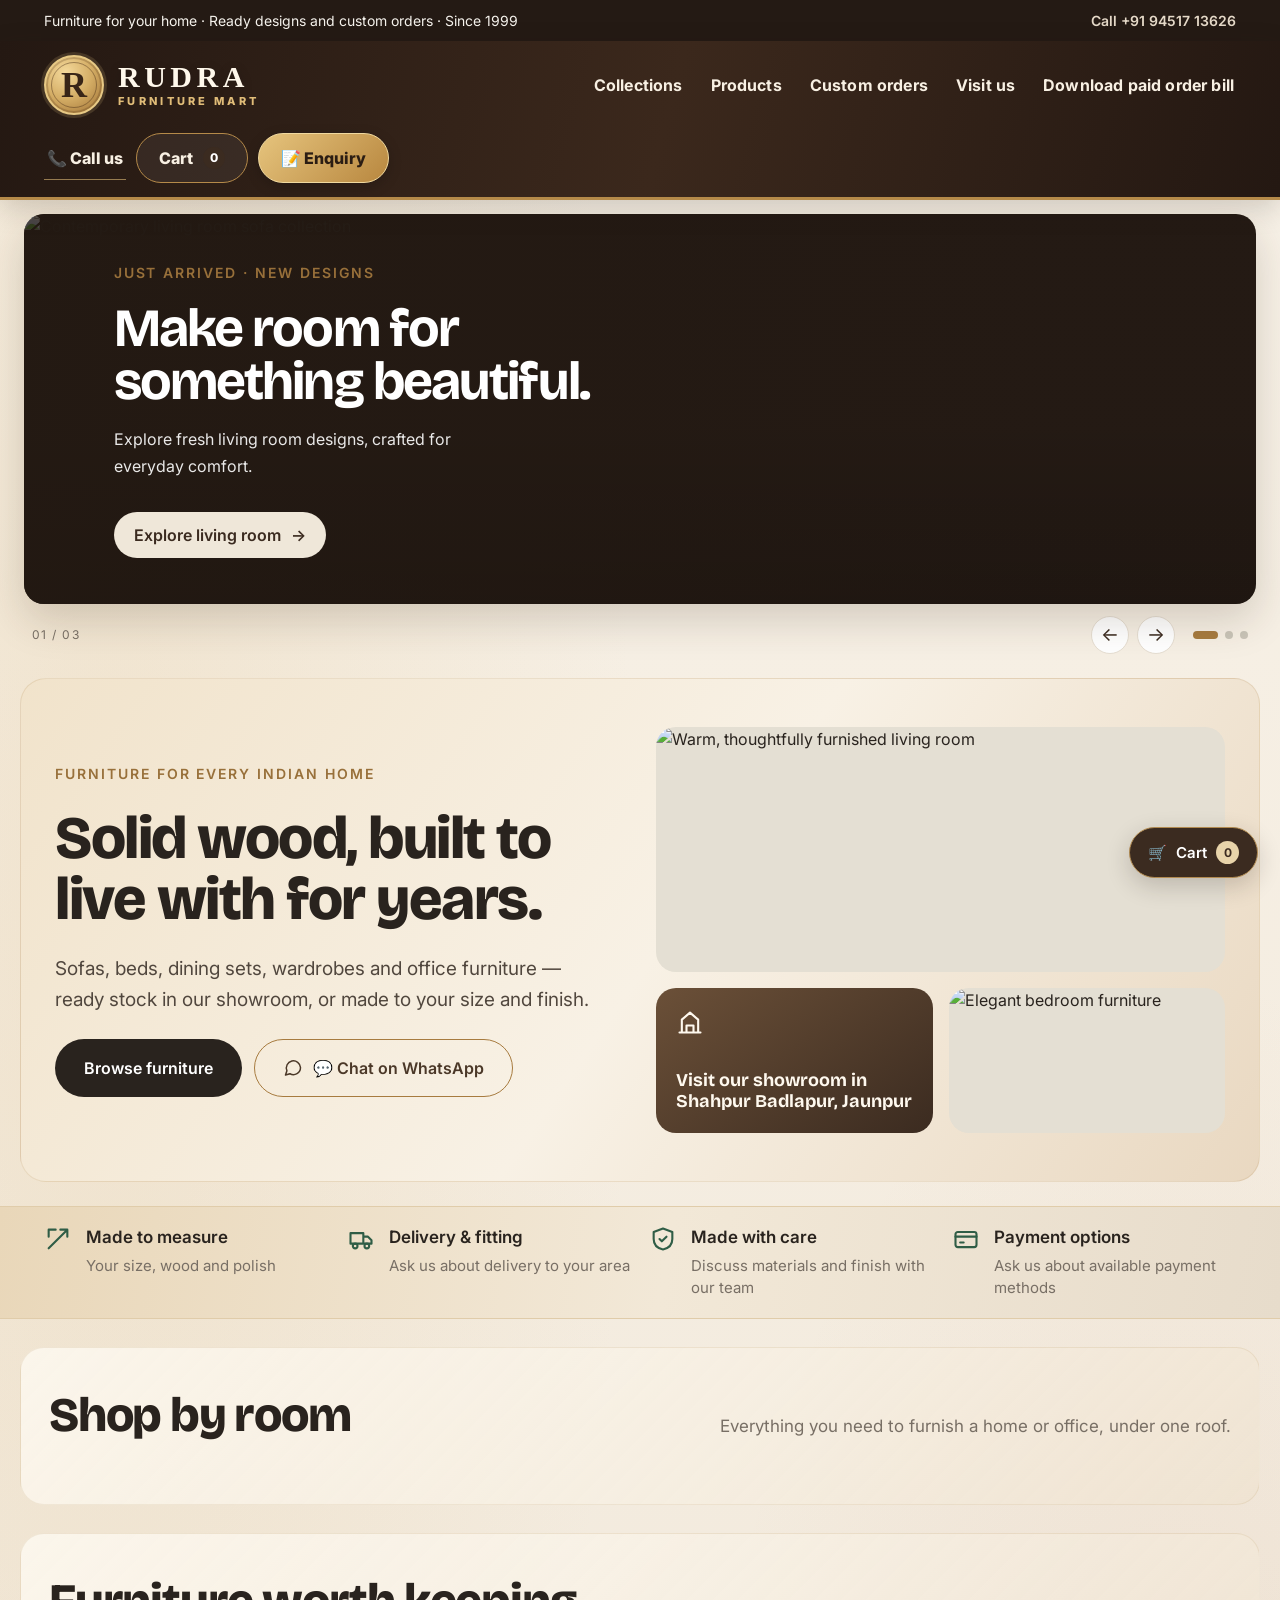
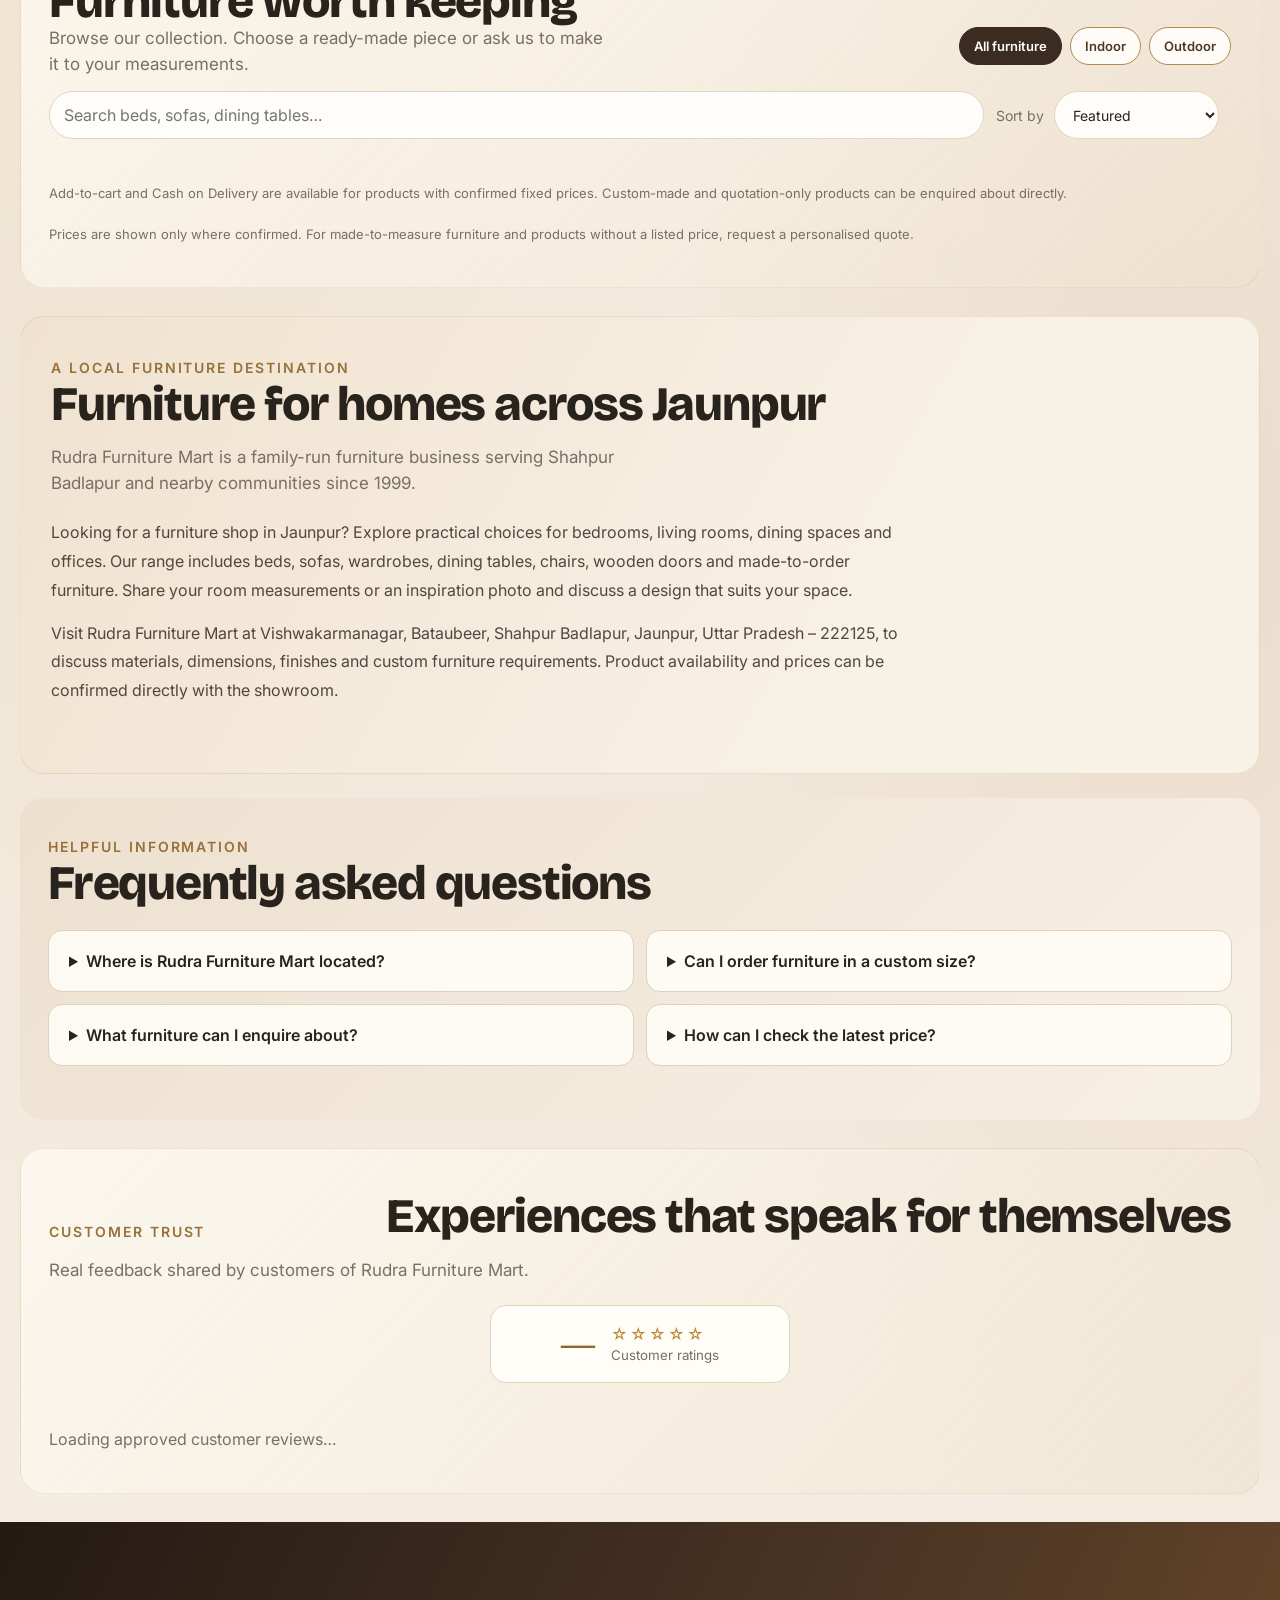
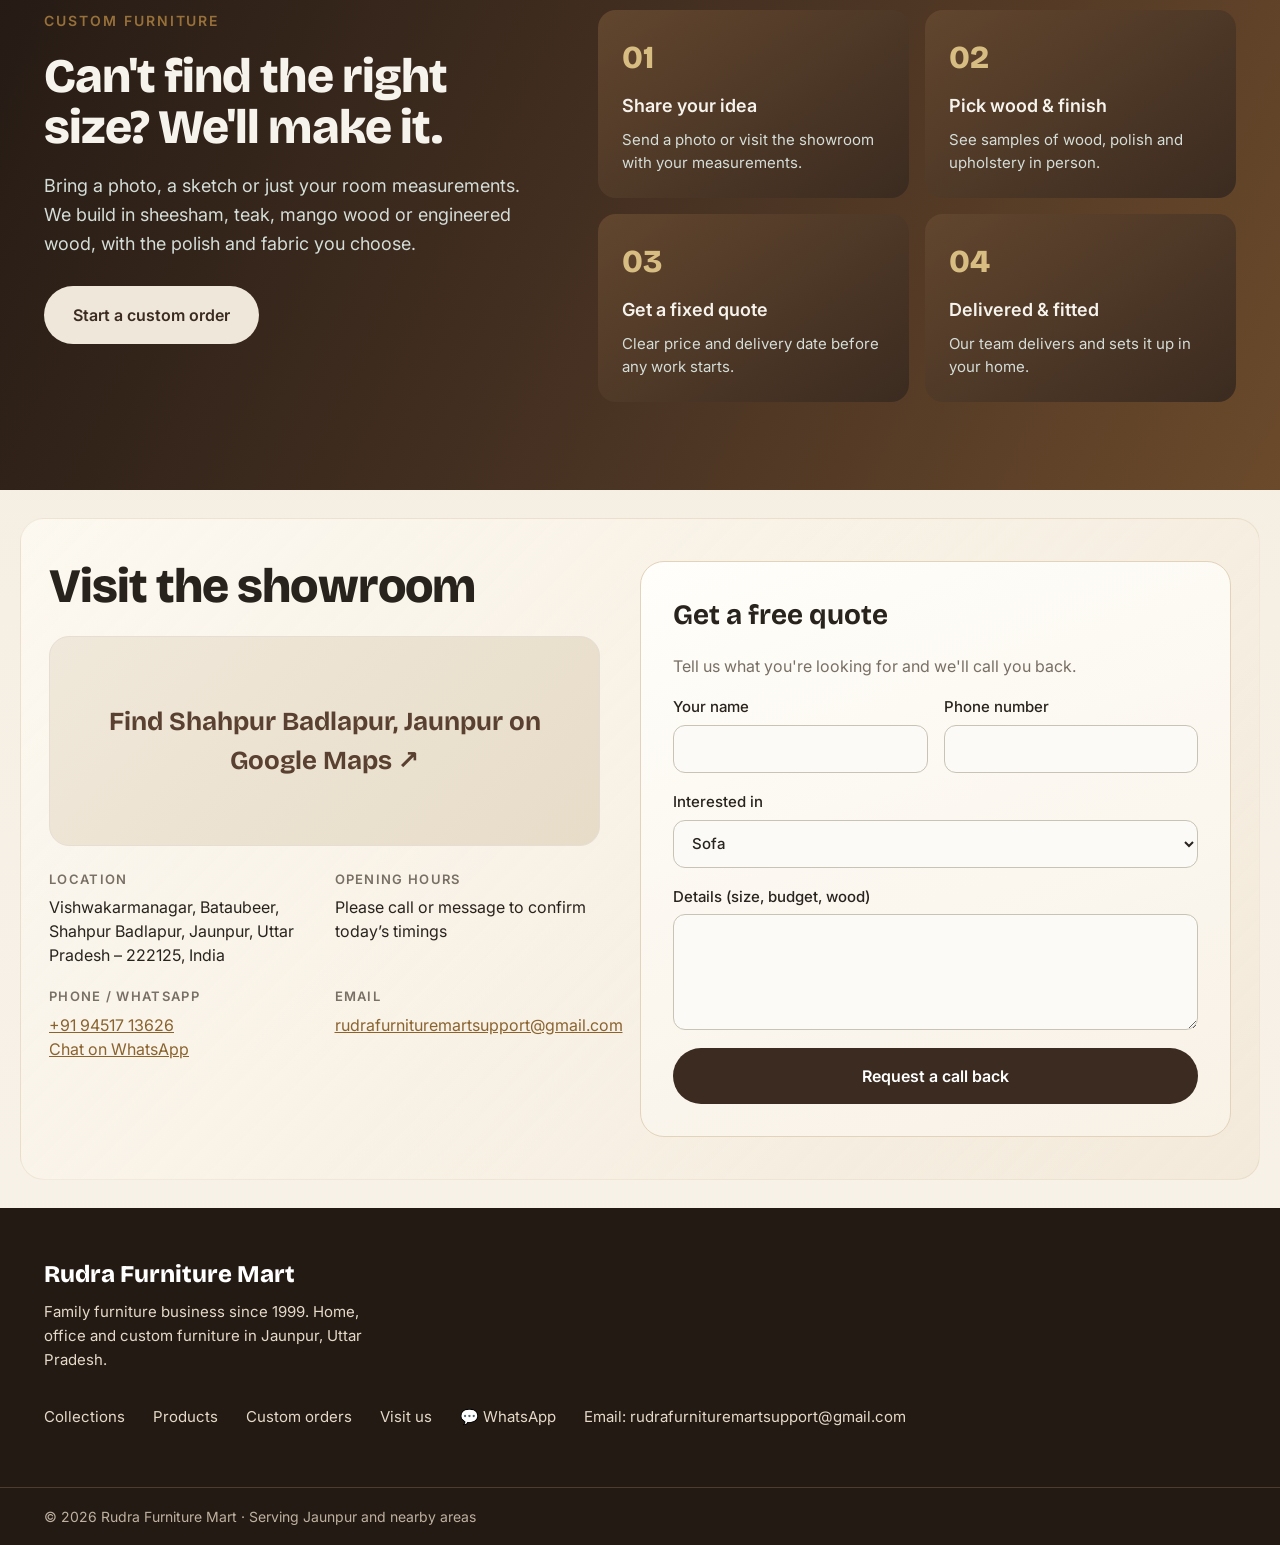
==== index.html @ b7e6fe3e "Update homepage hero photography and brand theme color metadata" ====
<!doctype html>
<html lang="en">
<head>
  <meta charset="utf-8">
  <meta name="viewport" content="width=device-width, initial-scale=1">
  <title>Rudra Furniture Mart | Furniture Shop in Shahpur Badlapur, Jaunpur</title>
  <meta name="description" content="Explore beds, sofas, dining tables, wardrobes, doors and custom furniture at Rudra Furniture Mart, Shahpur Badlapur, Jaunpur. Visit our showroom or request a quote.">
  <meta name="robots" content="index,follow,max-image-preview:large">
  <meta name="theme-color" content="#352217">
  <link rel="canonical" href="https://rudrafurnituremart.com/">
  <meta property="og:type" content="website">
  <meta property="og:title" content="Rudra Furniture Mart | Furniture in Jaunpur">
  <meta property="og:description" content="Furniture for every home. Browse beds, sofas, dining sets and custom-made furniture in Shahpur Badlapur, Jaunpur.">
  <meta property="og:url" content="https://rudrafurnituremart.com/">
  <meta property="og:image" content="https://images.unsplash.com/photo-1600210492486-724fe5c67fb0?w=1200&auto=format&fit=crop&q=85">
  <meta name="twitter:card" content="summary_large_image">
  <link rel="icon" href="/favicon.svg" type="image/svg+xml">
  <script type="application/ld+json">{"@context":"https://schema.org","@type":"FurnitureStore","name":"Rudra Furniture Mart","url":"https://rudrafurnituremart.com/","description":"Furniture shop offering beds, sofas, dining furniture, wardrobes, doors and custom furniture.","address":{"@type":"PostalAddress","streetAddress":"Vishwakarmanagar, Bataubeer, Shahpur Badlapur","addressLocality":"Shahpur Badlapur","addressRegion":"Uttar Pradesh","postalCode":"222125","addressCountry":"IN"},"areaServed":["Jaunpur","Shahpur Badlapur","Uttar Pradesh"],"priceRange":"₹₹"}</script>
  <link rel="preconnect" href="https://fonts.googleapis.com">
  <link rel="preconnect" href="https://fonts.gstatic.com" crossorigin>
  <link href="https://fonts.googleapis.com/css2?family=Bricolage+Grotesque:opsz,wght@12..96,500;12..96,700;12..96,800&family=Inter:wght@400;500;600&display=swap" rel="stylesheet">
  <link rel="stylesheet" href="styles.css?v=goldfinal3">
</head>
<body>

  <div class="strip">
    <div class="container strip__inner">
      <span>Furniture for your home · Ready designs and custom orders · Since 1999</span>
      <a href="tel:+919451713626">Call +91 94517 13626</a>
    </div>
  </div>

  <header class="header">
    <div class="container header__inner">
      <a href="#top" class="brand">
        <span class="brand__mark">R</span>
        <span class="brand__text">
          <span class="brand__name">Rudra</span>
          <span class="brand__sub">Furniture Mart</span>
        </span>
      </a>
      <button type="button" class="mobile-menu-toggle" id="mobile-menu-toggle" aria-expanded="false" aria-controls="primary-navigation"><span class="mobile-menu-icon" aria-hidden="true">☰</span><span class="mobile-menu-label">Menu</span></button>
      <nav id="primary-navigation" aria-label="Main" class="nav">
        <a href="#collections">Collections</a>
        <a href="#products">Products</a>
        <a href="#custom">Custom orders</a>
        <a href="#visit">Visit us</a>
        <a href="/order-bill.html">Download paid order bill</a>
      </nav>
      <div class="header-actions"><a class="header-call" href="tel:+919451713626" aria-label="Call Rudra Furniture Mart">📞 Call us</a><button type="button" class="btn btn--outline cart-open" id="open-cart">Cart <span id="cart-count">0</span></button><a href="#contact" class="btn btn--green">📝 Enquiry</a></div>
    </div>
  </header>

  <main>
    <section class="launch-banner" aria-label="New furniture arrivals">
      <div class="launch-banner__slides" id="launch-slides">
        <article class="launch-slide is-active" data-slide="0"><img src="https://images.unsplash.com/photo-1600210492486-724fe5c67fb0?w=1800&auto=format&fit=crop&q=88" alt="Contemporary living room sofa collection" fetchpriority="high"><div class="launch-slide__shade"></div><div class="launch-slide__copy"><span class="eyebrow eyebrow--light">JUST ARRIVED · NEW DESIGNS</span><h2>Make room for<br>something beautiful.</h2><p>Explore fresh living room designs, crafted for everyday comfort.</p><a class="btn btn--light" href="#products" data-room-link="Living">Explore living room <span aria-hidden="true">→</span></a></div></article>
        <article class="launch-slide" data-slide="1"><img src="https://images.unsplash.com/photo-1600607687939-ce8a6c25118c?w=1800&auto=format&fit=crop&q=88" alt="Warm wooden bedroom furniture" loading="lazy"><div class="launch-slide__shade"></div><div class="launch-slide__copy"><span class="eyebrow eyebrow--light">NEW BEDROOM COLLECTION</span><h2>Rest easy.<br>Wake up inspired.</h2><p>Discover beds, wardrobes and bedroom furniture made around your space.</p><a class="btn btn--light" href="#products" data-room-link="Bedroom">Explore bedroom <span aria-hidden="true">→</span></a></div></article>
        <article class="launch-slide" data-slide="2"><img src="https://images.unsplash.com/photo-1617806118233-18e1de247200?w=1800&auto=format&fit=crop&q=88" alt="Wooden dining table and chairs" loading="lazy"><div class="launch-slide__shade"></div><div class="launch-slide__copy"><span class="eyebrow eyebrow--light">DESIGNED FOR TOGETHERNESS</span><h2>Bring everyone<br>to the table.</h2><p>Find dining sets for everyday meals and special gatherings.</p><a class="btn btn--light" href="#products" data-room-link="Dining">Explore dining <span aria-hidden="true">→</span></a></div></article>
      </div>
      <div class="launch-banner__controls"><span class="launch-banner__counter" id="launch-counter">01 / 03</span><div class="launch-banner__arrows"><button type="button" id="launch-prev" aria-label="Previous banner">←</button><button type="button" id="launch-next" aria-label="Next banner">→</button></div><div class="launch-banner__dots" id="launch-dots"><button class="is-active" type="button" aria-label="Show banner 1"></button><button type="button" aria-label="Show banner 2"></button><button type="button" aria-label="Show banner 3"></button></div></div>
    </section>
    <section id="top" class="container hero">
      <div class="hero__copy">
        <span class="eyebrow">Furniture for every Indian home</span>
        <h1>Solid wood, built to live with for years.</h1>
        <p class="lead">Sofas, beds, dining sets, wardrobes and office furniture — ready stock in our showroom, or made to your size and finish.</p>
        <div class="actions">
          <a href="#products" class="btn btn--dark btn--lg">Browse furniture</a>
          <a href="https://wa.me/919451713626?text=Hello%20Rudra%20Furniture%20Mart%2C%20I%20would%20like%20to%20enquire%20about%20furniture." target="_blank" rel="noopener" class="btn btn--outline btn--lg">
            <svg aria-hidden="true" width="20" height="20" viewBox="0 0 24 24" fill="none" stroke="currentColor" stroke-width="1.8" stroke-linecap="round" stroke-linejoin="round"><path d="M21 11.5a8.5 8.5 0 0 1-12.6 7.4L3 20.5l1.7-5.2A8.5 8.5 0 1 1 21 11.5Z"/></svg>
            💬 Chat on WhatsApp
          </a>
        </div>
      </div>
      <div class="hero__media">
        <div class="hero__photo hero__photo--wide"><img src="https://images.unsplash.com/photo-1600210492486-724fe5c67fb0?w=1400&auto=format&fit=crop&q=85" alt="Warm, thoughtfully furnished living room" fetchpriority="high"></div>
        <div class="hero__card">
          <svg aria-hidden="true" width="28" height="28" viewBox="0 0 24 24" fill="none" stroke="currentColor" stroke-width="1.8" stroke-linecap="round" stroke-linejoin="round"><path d="M3 21h18M5 21V10l7-6 7 6v11M9 21v-6h6v6"/></svg>
          <span>Visit our showroom in Shahpur Badlapur, Jaunpur</span>
        </div>
        <div class="hero__photo hero__photo--small"><img src="https://images.unsplash.com/photo-1505693416388-ac5ce068fe85?w=900&auto=format&fit=crop&q=85" alt="Elegant bedroom furniture" loading="lazy"></div>
      </div>
    </section>

    <section aria-label="Why Rudra" class="promise">
      <div class="container promise__grid">
        <div class="promise__item">
          <svg aria-hidden="true" width="28" height="28" viewBox="0 0 24 24" fill="none" stroke="#2F5D46" stroke-width="1.8" stroke-linecap="round" stroke-linejoin="round"><path d="M4 20 20 4M14 4h6v6"/><path d="M4 10V4h6"/></svg>
          <div><strong>Made to measure</strong><span>Your size, wood and polish</span></div>
        </div>
        <div class="promise__item">
          <svg aria-hidden="true" width="28" height="28" viewBox="0 0 24 24" fill="none" stroke="#2F5D46" stroke-width="1.8" stroke-linecap="round" stroke-linejoin="round"><path d="M3 7h11v9H3zM14 10h4l3 3v3h-7"/><circle cx="7" cy="18" r="2"/><circle cx="17" cy="18" r="2"/></svg>
          <div><strong>Delivery &amp; fitting</strong><span>Ask us about delivery to your area</span></div>
        </div>
        <div class="promise__item">
          <svg aria-hidden="true" width="28" height="28" viewBox="0 0 24 24" fill="none" stroke="#2F5D46" stroke-width="1.8" stroke-linecap="round" stroke-linejoin="round"><path d="M12 3 4 6v6c0 5 3.5 8 8 9 4.5-1 8-4 8-9V6z"/><path d="m9 12 2 2 4-4"/></svg>
          <div><strong>Made with care</strong><span>Discuss materials and finish with our team</span></div>
        </div>
        <div class="promise__item">
          <svg aria-hidden="true" width="28" height="28" viewBox="0 0 24 24" fill="none" stroke="#2F5D46" stroke-width="1.8" stroke-linecap="round" stroke-linejoin="round"><rect x="3" y="6" width="18" height="13" rx="2"/><path d="M3 10h18M7 15h3"/></svg>
          <div><strong>Payment options</strong><span>Ask us about available payment methods</span></div>
        </div>
      </div>
    </section>

    <section id="collections" class="container section">
      <div class="section__head">
        <h2>Shop by room</h2>
        <p>Everything you need to furnish a home or office, under one roof.</p>
      </div>
      <div class="rooms" id="rooms"></div>
    </section>

    <section id="products" class="container section section--products">
      <div class="section__head section__head--catalogue">
        <div><h2>Furniture worth keeping</h2><p>Browse our collection. Choose a ready-made piece or ask us to make it to your measurements.</p></div>
        <div class="catalogue-filters"><div role="group" aria-label="Filter indoor or outdoor furniture" class="tabs space-tabs" id="space-tabs"><button type="button" class="tab" data-space="all" aria-pressed="true">All furniture</button><button type="button" class="tab" data-space="indoor" aria-pressed="false">Indoor</button><button type="button" class="tab" data-space="outdoor" aria-pressed="false">Outdoor</button></div><div role="group" aria-label="Filter by room" class="tabs" id="tabs"></div></div>
      </div>
      <div class="catalogue-tools">
        <label class="catalogue-search"><span class="sr-only">Search furniture</span><input id="product-search" type="search" placeholder="Search beds, sofas, dining tables…" autocomplete="off"></label>
        <label class="catalogue-sort"><span>Sort by</span><select id="product-sort"><option value="featured">Featured</option><option value="name">Name: A to Z</option><option value="price-low">Price: low to high</option><option value="price-high">Price: high to low</option></select></label>
        <span class="catalogue-count" id="product-count" aria-live="polite"></span>
      </div>
      <div class="products" id="product-grid"></div>
      <p class="catalogue-note">Add-to-cart and Cash on Delivery are available for products with confirmed fixed prices. Custom-made and quotation-only products can be enquired about directly.</p>
      <p class="catalogue-note">Prices are shown only where confirmed. For made-to-measure furniture and products without a listed price, request a personalised quote.</p>
    </section>


    <section class="container section local-intro" aria-labelledby="about-heading">
      <div class="section__head"><div><span class="eyebrow">A local furniture destination</span><h2 id="about-heading">Furniture for homes across Jaunpur</h2></div><p>Rudra Furniture Mart is a family-run furniture business serving Shahpur Badlapur and nearby communities since 1999.</p></div>
      <div class="local-copy"><p>Looking for a furniture shop in Jaunpur? Explore practical choices for bedrooms, living rooms, dining spaces and offices. Our range includes beds, sofas, wardrobes, dining tables, chairs, wooden doors and made-to-order furniture. Share your room measurements or an inspiration photo and discuss a design that suits your space.</p><p>Visit Rudra Furniture Mart at Vishwakarmanagar, Bataubeer, Shahpur Badlapur, Jaunpur, Uttar Pradesh – 222125, to discuss materials, dimensions, finishes and custom furniture requirements. Product availability and prices can be confirmed directly with the showroom.</p></div>
    </section>
    <section class="container section faq-section" aria-labelledby="faq-heading">
      <div class="section__head"><div><span class="eyebrow">Helpful information</span><h2 id="faq-heading">Frequently asked questions</h2></div></div>
      <div class="faq-grid">
        <details><summary>Where is Rudra Furniture Mart located?</summary><p>Rudra Furniture Mart is located in Shahpur Badlapur, Jaunpur, Uttar Pradesh, India. Use the Google Maps search link on this page for directions.</p></details>
        <details><summary>Can I order furniture in a custom size?</summary><p>Yes. Contact the showroom with your preferred dimensions, material and design reference to discuss a made-to-order piece.</p></details>
        <details><summary>What furniture can I enquire about?</summary><p>You can enquire about beds, sofas, dining tables, wardrobes, chairs, office furniture, wooden doors and other custom furniture.</p></details>
        <details><summary>How can I check the latest price?</summary><p>Send an enquiry with the product name and your requirements. The showroom can confirm current availability, specifications and pricing.</p></details>
      </div>
    </section>

    <section id="customer-reviews" class="container section customer-reviews">
      <div class="section__head"><span class="eyebrow">CUSTOMER TRUST</span><h2>Experiences that speak for themselves</h2><p>Real feedback shared by customers of Rudra Furniture Mart.</p></div>
      <div class="review-summary-home"><strong id="home-review-average">—</strong><div><span id="home-review-stars" class="home-stars">☆☆☆☆☆</span><small id="home-review-count">Customer ratings</small></div></div>
      <div id="home-review-parameters" class="review-parameter-grid"></div>
      <div id="home-review-cards" class="home-review-cards"><p class="muted">Loading approved customer reviews…</p></div>
    </section>

    <section id="custom" class="custom">
      <div class="container custom__inner">
        <div class="custom__copy">
          <span class="eyebrow eyebrow--light">Custom furniture</span>
          <h2>Can't find the right size? We'll make it.</h2>
          <p>Bring a photo, a sketch or just your room measurements. We build in sheesham, teak, mango wood or engineered wood, with the polish and fabric you choose.</p>
          <a href="#contact" class="btn btn--light btn--lg">Start a custom order</a>
        </div>
        <ol class="steps">
          <li><span class="steps__num">01</span><strong>Share your idea</strong><span>Send a photo or visit the showroom with your measurements.</span></li>
          <li><span class="steps__num">02</span><strong>Pick wood &amp; finish</strong><span>See samples of wood, polish and upholstery in person.</span></li>
          <li><span class="steps__num">03</span><strong>Get a fixed quote</strong><span>Clear price and delivery date before any work starts.</span></li>
          <li><span class="steps__num">04</span><strong>Delivered &amp; fitted</strong><span>Our team delivers and sets it up in your home.</span></li>
        </ol>
      </div>
    </section>

    <section id="visit" class="container section visit">
      <div class="visit__info">
        <h2>Visit the showroom</h2>
        <a class="map-link" href="https://www.google.com/maps/search/?api=1&amp;query=Vishwakarmanagar+Bataubeer+Shahpur+Badlapur+Jaunpur+Uttar+Pradesh+222125" target="_blank" rel="noopener">Find Shahpur Badlapur, Jaunpur on Google Maps ↗</a>
        <dl class="details">
          <div><dt>Location</dt><dd>Vishwakarmanagar, Bataubeer, Shahpur Badlapur, Jaunpur, Uttar Pradesh – 222125, India</dd></div>
          <div><dt>Opening hours</dt><dd>Please call or message to confirm today’s timings</dd></div>
          <div><dt>Phone / WhatsApp</dt><dd><a href="tel:+919451713626">+91 94517 13626</a><br><a href="https://wa.me/919451713626?text=Hello%20Rudra%20Furniture%20Mart" target="_blank" rel="noopener">Chat on WhatsApp</a></dd></div>
          <div><dt>Email</dt><dd><a href="mailto:rudrafurnituremartsupport@gmail.com">rudrafurnituremartsupport@gmail.com</a></dd></div>
        </dl>
      </div>

      <div id="contact" class="contact">
        <form id="quote-form" class="form">
          <h3>Get a free quote</h3>
          <p class="muted">Tell us what you're looking for and we'll call you back.</p>
          <div class="form__row">
            <label>Your name <input required name="name" type="text" autocomplete="name"></label>
            <label>Phone number <input required name="phone" type="tel" autocomplete="tel"></label>
          </div>
          <label>Interested in
            <select name="interest">
              <option>Sofa</option><option>Bed</option><option>Dining set</option><option>Wardrobe</option>
              <option>Office furniture</option><option>Custom order</option><option>Something else</option>
            </select>
          </label>
          <label>Details (size, budget, wood) <textarea name="details" rows="4"></textarea></label>
          <button type="submit" class="btn btn--green btn--lg">Request a call back</button>
        </form>
        <div id="thanks" class="thanks" hidden>
          <svg aria-hidden="true" width="44" height="44" viewBox="0 0 24 24" fill="none" stroke="#2F5D46" stroke-width="1.8" stroke-linecap="round" stroke-linejoin="round"><circle cx="12" cy="12" r="9"/><path d="m8 12 3 3 5-6"/></svg>
          <h3>Thank you!</h3>
          <p>We've got your enquiry and will call you back shortly.</p>
          <button type="button" id="send-another" class="btn btn--outline">Send another</button>
        </div>
      </div>
    </section>
  </main>

  <button type="button" class="floating-cart" id="floating-cart" aria-label="Open shopping cart">🛒 <span>Cart</span> <b id="floating-cart-count">0</b></button>

  <div class="commerce-overlay" id="product-modal" hidden><div class="commerce-panel product-detail-panel" role="dialog" aria-modal="true" aria-labelledby="detail-title"><button class="commerce-close" type="button" data-close="product-modal" aria-label="Close">×</button><div id="product-detail-content"></div></div></div>
  <div class="commerce-overlay" id="cart-modal" hidden><div class="commerce-panel cart-panel" role="dialog" aria-modal="true" aria-labelledby="cart-title"><button class="commerce-close" type="button" data-close="cart-modal" aria-label="Close">×</button><div class="eyebrow">YOUR SELECTION</div><h2 id="cart-title">Shopping cart</h2><div id="cart-items"></div><div id="cart-summary"></div><button class="btn btn--green btn--lg" id="checkout-start" type="button">Proceed to checkout</button><p class="muted cart-hint">Cash on Delivery is available for eligible fixed-price items.</p></div></div>
  <div class="commerce-overlay" id="checkout-modal" hidden><div class="commerce-panel checkout-panel" role="dialog" aria-modal="true" aria-labelledby="checkout-title"><button class="commerce-close" type="button" data-close="checkout-modal" aria-label="Close">×</button><div class="eyebrow">SECURE ORDER REQUEST</div><h2 id="checkout-title">Delivery details</h2><form id="checkout-form" class="form checkout-form"><div class="form__row"><label>Full name<input name="full_name" required maxlength="120" autocomplete="name"></label><label>Mobile number<input name="phone" type="tel" required maxlength="16" placeholder="10-digit mobile number" autocomplete="tel"></label></div><label>Email (optional)<input name="email" type="email" maxlength="254" autocomplete="email"></label><label>Full delivery address<textarea name="address_line" rows="3" required minlength="5" maxlength="300" autocomplete="street-address"></textarea></label><div class="form__row"><label>City<input name="city" required maxlength="80" value="Jaunpur" autocomplete="address-level2"></label><label>State<input name="state" required maxlength="80" value="Uttar Pradesh" autocomplete="address-level1"></label><label>PIN code<input name="pincode" inputmode="numeric" pattern="[1-9][0-9]{5}" maxlength="6" required autocomplete="postal-code"></label></div><label>Delivery instructions (optional)<textarea name="notes" rows="2" maxlength="1000"></textarea></label><div class="payment-choice"><strong>Payment method</strong><label><input type="radio" name="payment_method" value="cod" checked> Cash on Delivery</label><label><input type="radio" name="payment_method" value="upi"> UPI payment</label><small>Pay using the UPI ID shared by Rudra Furniture Mart. Your order will remain pending payment confirmation until the showroom verifies it.</small><div id="upi-payment-info" class="upi-payment-info" hidden><strong>Pay using UPI</strong><p id="upi-id-display">UPI details will appear here.</p><div id="upi-qr-wrap" hidden><img id="upi-qr-image" alt="Rudra Furniture Mart UPI QR code" style="width:190px;max-width:100%;height:auto;border:1px solid #e4d5bd;border-radius:12px;padding:8px;background:#fff"><p class="muted" id="upi-qr-caption">Scan using any UPI app. Verify the payee name before paying.</p></div><button type="button" class="btn btn--outline" id="copy-upi">Copy UPI ID</button><a id="upi-app-link" class="btn btn--green" href="#" rel="nofollow">Pay with UPI app</a><label>UPI transaction reference (optional)<input name="upi_reference" maxlength="80" placeholder="Enter UPI transaction ID after payment"></label></div></div><div id="checkout-total" class="checkout-total"></div><button class="btn btn--green btn--lg" type="submit">Place COD order</button><p id="checkout-message" class="message" role="status"></p></form><div id="order-success" hidden></div><section class="bill-lookup"><h3>Already placed an order?</h3><p class="muted">Check whether your downloadable bill has been approved.</p><form id="bill-lookup-form" class="form"><label>Order number<input name="order_number" required placeholder="RFM-YYMMDD-XXXXX"></label><label>Registered mobile number<input name="phone" required inputmode="numeric" maxlength="10" placeholder="10-digit phone"></label><button type="submit" class="btn btn--outline">Check bill status</button><p id="bill-lookup-message" role="status"></p><div id="bill-download-area"></div></form></section></div></div>

  <footer class="footer">
    <div class="container footer__inner">
      <div class="footer__brand">
        <span>Rudra Furniture Mart</span>
        <p>Family furniture business since 1999. Home, office and custom furniture in Jaunpur, Uttar Pradesh.</p>
      </div>
      <nav aria-label="Footer" class="footer__nav">
        <a href="#collections">Collections</a>
        <a href="#products">Products</a>
        <a href="#custom">Custom orders</a>
        <a href="#visit">Visit us</a>
        <a href="https://wa.me/919451713626?text=Hello%20Rudra%20Furniture%20Mart" target="_blank" rel="noopener">💬 WhatsApp</a>
        <a href="mailto:rudrafurnituremartsupport@gmail.com">Email: rudrafurnituremartsupport@gmail.com</a>
      </nav>
    </div>
    <div class="footer__bottom">
      <div class="container">© <span id="year">2026</span> Rudra Furniture Mart · Serving Jaunpur and nearby areas</div>
    </div>
  </footer>

  <script type="module" src="script.js?v=goldfinal3"></script>
</body>
</html>
---- styles.css ----
/* Rudra Furniture Mart — site styles */
:root {
  --ground: #F4EFE6;
  --surface: #FFFCF6;
  --ink: #241B16;
  --ink-2: #514237;
  --muted: #76695D;
  --line: #DED2C1;
  --green: #5A3928;
  --green-dark: #2A1C16;
  --green-mid: #704B35;
  --teak: #A8793F;
  --sand: #D8BC83;
  --radius: 20px;
  --display: 'Bricolage Grotesque', system-ui, sans-serif;
  --body: Inter, system-ui, sans-serif;
}

*, *::before, *::after { box-sizing: border-box; }
html { scroll-behavior: smooth; }
body { margin: 0; background: var(--ground); color: var(--ink); font-family: var(--body); font-size: 16px; line-height: 1.5; }
img { max-width: 100%; display: block; }
a { color: var(--green); }
a:hover { color: var(--green-dark); }
h1, h2, h3 { font-family: var(--display); margin: 0; }
input, textarea, select, button { font: inherit; }

.container { max-width: 1240px; margin: 0 auto; padding-left: 24px; padding-right: 24px; }

/* Buttons */
.btn { display: inline-flex; align-items: center; gap: 10px; min-height: 44px; padding: 12px 22px; border-radius: 999px; font-weight: 600; text-decoration: none; border: 1.5px solid transparent; cursor: pointer; }
.btn--lg { min-height: 52px; padding: 16px 28px; }
.btn--green { background: var(--green); color: #fff; }
.btn--green:hover { background: var(--green-dark); color: #fff; }
.btn--dark { background: var(--ink); color: #fff; }
.btn--dark:hover { background: #000; color: #fff; }
.btn--outline { background: transparent; color: var(--ink); border-color: var(--ink); }
.btn--outline:hover { background: var(--ink); color: #fff; }
.btn--light { background: var(--ground); color: var(--green-dark); align-self: flex-start; margin-top: 8px; }
.btn--light:hover { background: #fff; color: var(--green-dark); }

.eyebrow { font-size: 14px; font-weight: 600; letter-spacing: 0.14em; text-transform: uppercase; color: var(--teak); }
.eyebrow--light { color: var(--sand); }
.muted { color: var(--muted); margin: 0; }

/* Placeholders for photos */
.ph { border-radius: var(--radius); background: repeating-linear-gradient(135deg, #E4DFD3 0 14px, #DCD6C8 14px 28px); display: flex; align-items: flex-end; padding: 16px; }
.ph__tag { background: var(--ground); color: var(--ink-2); font-size: 13px; font-weight: 500; padding: 6px 12px; border-radius: 999px; }

/* Top strip */
.strip { background: var(--green-dark); color: var(--ground); font-size: 14px; }
.strip__inner { display: flex; flex-wrap: wrap; gap: 8px 24px; justify-content: space-between; align-items: center; padding-top: 10px; padding-bottom: 10px; }
.strip a { color: var(--ground); font-weight: 600; text-decoration: none; }

/* Header */
.header { border-bottom: 1px solid var(--line); background: var(--ground); position: sticky; top: 0; z-index: 10; }
.header__inner { display: flex; flex-wrap: wrap; gap: 16px 32px; align-items: center; justify-content: space-between; padding-top: 18px; padding-bottom: 18px; }
.brand { display: flex; align-items: center; gap: 12px; text-decoration: none; color: var(--ink); }
.brand:hover { color: var(--ink); }
.brand__mark { width: 44px; height: 44px; border-radius: 10px; background: var(--green); color: var(--ground); display: flex; align-items: center; justify-content: center; font-family: var(--display); font-weight: 800; font-size: 22px; }
.brand__text { display: flex; flex-direction: column; line-height: 1.1; }
.brand__name { font-family: var(--display); font-weight: 800; font-size: 22px; letter-spacing: -0.01em; }
.brand__sub { font-size: 12px; letter-spacing: 0.14em; text-transform: uppercase; color: var(--muted); }
.nav { display: flex; flex-wrap: wrap; gap: 4px 28px; font-weight: 500; }
.nav a { color: var(--ink); text-decoration: none; padding: 12px 0; }
.nav a:hover { color: var(--green); }

/* Hero */
.hero { display: flex; flex-wrap: wrap; gap: 48px; align-items: center; padding-top: 64px; padding-bottom: 72px; }
.hero__copy { flex: 1 1 460px; min-width: 0; display: flex; flex-direction: column; gap: 24px; }
.hero h1 { font-weight: 800; font-size: clamp(40px, 6vw, 72px); line-height: 1.02; letter-spacing: -0.025em; }
.lead { margin: 0; font-size: 19px; line-height: 1.6; color: var(--ink-2); max-width: 34rem; }
.actions { display: flex; flex-wrap: wrap; gap: 12px; }
.hero__media { flex: 1 1 460px; min-width: 0; display: grid; grid-template-columns: repeat(2, minmax(0, 1fr)); gap: 16px; }
.ph--wide { grid-column: span 2; height: 300px; padding: 20px; }
.ph--small { height: 180px; }
.hero__card { height: 180px; border-radius: var(--radius); background: var(--green); color: var(--ground); padding: 20px; display: flex; flex-direction: column; justify-content: space-between; }
.hero__card span { font-family: var(--display); font-weight: 700; font-size: 22px; line-height: 1.2; }

/* Promise strip */
.promise { background: var(--surface); border-top: 1px solid var(--line); border-bottom: 1px solid var(--line); }
.promise__grid { display: grid; grid-template-columns: repeat(auto-fit, minmax(220px, 1fr)); gap: 24px; padding-top: 32px; padding-bottom: 32px; }
.promise__item { display: flex; gap: 14px; align-items: flex-start; }
.promise__item svg { flex-shrink: 0; }
.promise__item strong { display: block; font-weight: 600; font-size: 17px; }
.promise__item span { display: block; color: var(--muted); font-size: 15px; margin-top: 4px; }

/* Sections */
.section { padding-top: 88px; padding-bottom: 40px; }
.section--products { padding-top: 56px; padding-bottom: 88px; }
.section__head { display: flex; flex-wrap: wrap; justify-content: space-between; align-items: flex-end; gap: 16px 20px; margin-bottom: 32px; }
.section h2, .custom h2 { font-weight: 800; font-size: clamp(32px, 4vw, 48px); letter-spacing: -0.02em; line-height: 1.05; }
.section__head p { margin: 0; color: var(--muted); font-size: 17px; max-width: 28rem; }

/* Rooms */
.rooms { display: grid; grid-template-columns: repeat(auto-fit, minmax(260px, 1fr)); gap: 20px; }
.room { all: unset; cursor: pointer; display: flex; flex-direction: column; border-radius: var(--radius); overflow: hidden; background: var(--surface); border: 1px solid var(--line); transition: transform .15s ease, box-shadow .15s ease; }
.room:hover { transform: translateY(-2px); box-shadow: 0 8px 24px rgba(28, 27, 25, .08); }
.room:focus-visible { outline: 3px solid var(--green); outline-offset: 3px; }
.room .ph { height: 180px; border-radius: 0; padding: 14px; }
.room__body { padding: 18px 20px; display: flex; justify-content: space-between; align-items: center; gap: 12px; }
.room__name { display: block; font-family: var(--display); font-weight: 700; font-size: 22px; }
.room__items { display: block; color: var(--muted); font-size: 15px; margin-top: 4px; }

/* Tabs */
.tabs { display: flex; flex-wrap: wrap; gap: 8px; }
.tab { font-size: 15px; font-weight: 600; padding: 10px 18px; min-height: 44px; border-radius: 999px; cursor: pointer; border: 1.5px solid var(--ink); background: transparent; color: var(--ink); }
.tab[aria-pressed="true"] { background: var(--ink); color: #fff; }
.tab:focus-visible { outline: 3px solid var(--green); outline-offset: 2px; }

/* Products */
.products { display: grid; grid-template-columns: repeat(auto-fill, minmax(260px, 1fr)); gap: 20px; }
.product { background: var(--surface); border: 1px solid var(--line); border-radius: var(--radius); overflow: hidden; display: flex; flex-direction: column; }
.product .ph { height: 220px; border-radius: 0; position: relative; padding: 14px; }
.product__badge { position: absolute; top: 14px; left: 14px; background: var(--ink); color: #fff; font-size: 12px; font-weight: 600; padding: 5px 10px; border-radius: 999px; }
.product__body { padding: 18px 20px 20px; display: flex; flex-direction: column; gap: 6px; flex-grow: 1; }
.product h3 { font-weight: 700; font-size: 20px; }
.product__detail { color: var(--muted); font-size: 15px; }
.product__foot { display: flex; justify-content: space-between; align-items: center; gap: 12px; margin-top: auto; padding-top: 14px; }
.product__price { font-weight: 600; font-size: 18px; }
.product__foot a { font-weight: 600; font-size: 15px; text-decoration: none; padding: 10px 0; }

/* Custom orders */
.custom { background: var(--green-dark); color: var(--ground); }
.custom__inner { display: flex; flex-wrap: wrap; gap: 56px; padding-top: 88px; padding-bottom: 88px; }
.custom__copy { flex: 1 1 380px; min-width: 0; display: flex; flex-direction: column; gap: 20px; }
.custom__copy p { margin: 0; font-size: 18px; line-height: 1.6; color: #D4DDD7; }
.steps { flex: 1 1 520px; min-width: 0; margin: 0; padding: 0; list-style: none; display: grid; grid-template-columns: repeat(auto-fit, minmax(220px, 1fr)); gap: 16px; }
.steps li { background: var(--green-mid); border-radius: 18px; padding: 24px; display: flex; flex-direction: column; gap: 10px; }
.steps__num { font-family: var(--display); font-weight: 800; font-size: 32px; color: var(--sand); }
.steps strong { font-weight: 600; font-size: 18px; }
.steps li > span:last-child { color: #D4DDD7; font-size: 15px; line-height: 1.5; }

/* Visit + contact */
.visit { display: flex; flex-wrap: wrap; gap: 40px; padding-bottom: 88px; }
.visit__info { flex: 1 1 400px; min-width: 0; display: flex; flex-direction: column; gap: 24px; }
.ph--map { height: 240px; align-items: center; justify-content: center; }
.details { margin: 0; display: grid; grid-template-columns: repeat(auto-fit, minmax(200px, 1fr)); gap: 20px; }
.details dt { font-size: 13px; font-weight: 600; letter-spacing: 0.1em; text-transform: uppercase; color: var(--muted); }
.details dd { margin: 6px 0 0; line-height: 1.5; }
.contact { flex: 1 1 440px; min-width: 0; background: var(--surface); border: 1px solid var(--line); border-radius: 24px; padding: 32px; }
.form { display: flex; flex-direction: column; gap: 18px; }
.form h3, .thanks h3 { font-weight: 700; font-size: 28px; }
.form__row { display: grid; grid-template-columns: repeat(auto-fit, minmax(180px, 1fr)); gap: 16px; }
.form label { display: flex; flex-direction: column; gap: 6px; font-weight: 500; font-size: 15px; }
.form input, .form select, .form textarea { padding: 12px 14px; border: 1px solid #C9C3B5; border-radius: 12px; background: #FBFAF7; min-height: 48px; color: var(--ink); }
.form textarea { resize: vertical; }
.form input:focus, .form select:focus, .form textarea:focus { outline: 3px solid rgba(47, 93, 70, .35); border-color: var(--green); }
.form button { justify-content: center; border: none; font-size: 16px; }
.thanks { display: flex; flex-direction: column; gap: 14px; align-items: flex-start; padding: 40px 0; }
.thanks[hidden] { display: none; }
.thanks p { margin: 0; color: var(--ink-2); font-size: 17px; line-height: 1.6; }

/* Footer */
.footer { background: var(--ink); color: #D9D5CC; }
.footer__inner { display: flex; flex-wrap: wrap; gap: 24px 48px; justify-content: space-between; align-items: flex-start; padding-top: 48px; padding-bottom: 48px; }
.footer__brand { max-width: 22rem; }
.footer__brand span { font-family: var(--display); font-weight: 800; font-size: 24px; color: #fff; }
.footer__brand p { margin: 8px 0 0; font-size: 15px; line-height: 1.6; }
.footer__nav { display: flex; flex-wrap: wrap; gap: 8px 28px; font-size: 15px; }
.footer__nav a { color: #D9D5CC; text-decoration: none; padding: 10px 0; }
.footer__nav a:hover { color: #fff; }
.footer__bottom { border-top: 1px solid #34322E; font-size: 14px; color: #A9A497; }
.footer__bottom .container { padding-top: 18px; padding-bottom: 18px; }

@media (max-width: 640px) {
  .header { position: static; }
  .hero { padding-top: 40px; }
  .contact { padding: 24px; }
}


/* Phase 1 catalogue */
.sr-only{position:absolute;width:1px;height:1px;padding:0;margin:-1px;overflow:hidden;clip:rect(0,0,0,0);white-space:nowrap;border:0}
.hero__photo{overflow:hidden;border-radius:var(--radius);background:#e4dfd3}.hero__photo img{display:block;width:100%;height:100%;object-fit:cover}.hero__photo--wide{grid-column:span 2;height:300px}.hero__photo--small{height:180px}
.section__head--catalogue{align-items:flex-end}.section__head--catalogue>div:first-child{max-width:560px}
.catalogue-tools{display:flex;flex-wrap:wrap;align-items:center;gap:12px;margin:-8px 0 24px}.catalogue-search{flex:1 1 260px}.catalogue-search input,.catalogue-sort select{width:100%;min-height:46px;border:1px solid var(--line);border-radius:12px;background:#fff;color:var(--ink);padding:10px 14px}.catalogue-search input:focus,.catalogue-sort select:focus{outline:3px solid rgba(47,93,70,.22);border-color:var(--green)}.catalogue-sort{display:flex;align-items:center;gap:10px;color:var(--muted);font-size:14px}.catalogue-sort select{width:auto;min-width:165px}.catalogue-count{color:var(--muted);font-size:14px;margin-left:auto}.catalogue-note{margin:20px 0 0;color:var(--muted);font-size:13px;line-height:1.6}
.product__photo{height:220px;position:relative;overflow:hidden;background:#e7e1d6}.product__photo img{width:100%;height:100%;object-fit:cover;transition:transform .25s ease}.product:hover .product__photo img{transform:scale(1.035)}.product__photo .product__badge{z-index:1}.product__body{min-height:205px}.product__meta{color:var(--muted);font-size:13px}.product__price--quote{color:var(--green);font-size:15px}.product__foot .btn{min-height:40px;padding:9px 15px;font-size:14px}.product-empty{grid-column:1/-1;padding:40px 20px;text-align:center;border:1px dashed var(--line);border-radius:var(--radius);color:var(--muted);background:rgba(255,255,255,.45)}
.room__photo{height:180px;overflow:hidden;background:#e7e1d6}.room__photo img{width:100%;height:100%;object-fit:cover;transition:transform .25s ease}.room:hover .room__photo img{transform:scale(1.035)}
@media(max-width:640px){.hero__photo--wide{height:230px}.hero__photo--small{height:155px}.catalogue-tools{align-items:stretch}.catalogue-sort{flex:1 1 100%;justify-content:space-between}.catalogue-sort select{flex:1}.catalogue-count{margin-left:0}.section__head--catalogue{align-items:flex-start}}

/* Local SEO content and directions */
.map-link{display:flex;align-items:center;justify-content:center;min-height:210px;padding:24px;border:1px solid var(--line);border-radius:var(--radius);background:linear-gradient(135deg,#e8e2d6,#d8dfd5);color:var(--green-dark);font-family:var(--display);font-weight:700;font-size:clamp(19px,2.5vw,26px);text-align:center;text-decoration:none}.map-link:hover{background:#dce5dc;color:var(--green-dark)}.local-intro{padding-top:40px;padding-bottom:70px}.local-copy{max-width:850px;color:var(--ink-2);font-size:16px;line-height:1.8}.local-copy p{margin:0 0 14px}.faq-section{padding-top:20px;padding-bottom:88px}.faq-grid{display:grid;grid-template-columns:repeat(2,minmax(0,1fr));gap:12px}.faq-grid details{background:#fff;border:1px solid var(--line);border-radius:14px;padding:18px 20px}.faq-grid summary{cursor:pointer;font-weight:600;color:var(--ink)}.faq-grid details p{margin:12px 0 0;color:var(--muted);line-height:1.65}@media(max-width:640px){.faq-grid{grid-template-columns:1fr}}

.catalogue-filters{display:flex;flex-direction:column;gap:12px;align-items:flex-start}.space-tabs .tab{font-size:13px;padding:8px 14px;min-height:38px}.product__photo{background:#e7e1d6}.product__photo img{object-fit:cover}.product__meta{text-transform:capitalize}.catalogue-filters .tabs{max-width:100%}@media(max-width:640px){.catalogue-filters{width:100%}.catalogue-filters .tabs{width:100%;overflow-x:auto;flex-wrap:nowrap;padding-bottom:4px}.catalogue-filters .tab{white-space:nowrap}}


/* Product details, cart and COD checkout */
.header-actions{display:flex;align-items:center;gap:10px}.cart-open{cursor:pointer}.cart-open span{display:inline-grid;place-items:center;min-width:22px;height:22px;padding:0 5px;border-radius:50%;background:var(--green);color:#fff;font-size:12px}
.product__actions{display:flex;gap:8px;flex-wrap:wrap;margin-top:12px}.product__actions .btn{flex:1;justify-content:center;padding:9px 12px;font-size:13px;min-height:40px}.product__foot{padding-top:12px}
.commerce-overlay{position:fixed;inset:0;z-index:1000;background:rgba(17,22,18,.62);display:grid;place-items:center;padding:18px;overflow-y:auto}.commerce-overlay[hidden]{display:none}.commerce-panel{position:relative;width:min(100%,760px);max-height:calc(100vh - 36px);overflow:auto;background:var(--ground);border-radius:22px;padding:30px;box-shadow:0 24px 80px #0003}.cart-panel{width:min(100%,680px)}.checkout-panel{width:min(100%,700px)}.commerce-close{position:sticky;top:0;float:right;z-index:2;width:38px;height:38px;border:0;border-radius:50%;background:#e9e5db;font-size:26px;line-height:1;cursor:pointer}.commerce-panel h2{font-size:clamp(28px,4vw,40px);margin:8px 0 22px}.modal-open{overflow:hidden}
.detail-gallery{display:grid;grid-template-columns:repeat(auto-fit,minmax(145px,1fr));gap:10px;margin:10px 0 22px}.detail-gallery img{width:100%;height:190px;object-fit:cover;border-radius:12px;background:#e8e2d6}.detail-no-photo{padding:45px 15px;background:#e8e2d6;border-radius:12px;color:var(--muted)}.detail-copy h2{margin:6px 0}.detail-price{font-size:23px;font-weight:700;color:var(--green);margin:6px 0 14px}.detail-copy>p:not(.detail-price){line-height:1.7;color:var(--ink-2)}.detail-specs{display:grid;grid-template-columns:155px 1fr;gap:10px 16px;margin:20px 0 24px}.detail-specs dt{font-weight:700;color:var(--muted);font-size:13px}.detail-specs dd{margin:0;font-size:14px}
.cart-line{display:grid;grid-template-columns:76px minmax(0,1fr) auto;gap:14px;align-items:center;padding:14px 0;border-bottom:1px solid var(--line)}.cart-line__image{height:76px;width:76px;border-radius:10px;overflow:hidden;background:#e8e2d6}.cart-line__image img{height:100%;width:100%;object-fit:cover}.cart-line__info{display:flex;flex-direction:column;gap:5px}.cart-line__info strong{font-size:15px}.cart-line__info .muted{font-size:12px}.quantity-control{display:flex;align-items:center;gap:10px}.quantity-control button{border:1px solid var(--line);background:#fff;border-radius:7px;min-width:30px;height:30px;cursor:pointer}.quantity-control .remove-item{border:0;background:none;color:#9b4b35;font-size:12px;width:auto}.cart-total-row{display:flex;justify-content:space-between;align-items:center;padding:18px 0 6px;font-size:18px}.cart-panel>#checkout-start{width:100%;justify-content:center;margin-top:18px}.cart-hint{font-size:12px}.payment-choice{display:flex;flex-direction:column;gap:9px;padding:16px;border:1px solid var(--line);border-radius:12px;background:#fff}.payment-choice label{display:flex;align-items:center;gap:9px}.payment-choice input{width:18px;min-height:18px;accent-color:var(--green)}.payment-choice small{line-height:1.5}.checkout-total{padding:15px;border-radius:12px;background:#e9eee8;color:var(--green-dark);font-weight:700}.checkout-form button{justify-content:center}.order-success{display:flex;flex-direction:column;gap:13px;padding:20px 0}.order-success__mark{width:48px;height:48px;border-radius:50%;display:grid;place-items:center;background:#dceadf;color:var(--green);font-size:27px}.order-success p{margin:0;color:var(--ink-2);line-height:1.6}.order-success .btn{align-self:flex-start}
@media(max-width:640px){.header-actions{width:100%;justify-content:flex-end}.header__inner{gap:10px}.commerce-overlay{padding:8px;align-items:end}.commerce-panel{max-height:92vh;border-radius:20px 20px 0 0;padding:22px 18px}.detail-specs{grid-template-columns:115px 1fr}.cart-line{grid-template-columns:58px minmax(0,1fr)}.cart-line__image{width:58px;height:58px}.cart-line>strong{grid-column:2}.product__actions{flex-direction:column}.product__actions .btn{width:100%}}


/* Premium conversion-focused storefront */
.header{background:rgba(248,246,240,.96);backdrop-filter:blur(14px)}.header__inner{gap:14px 24px}.header-actions{gap:10px}.header-call{font-weight:700;text-decoration:none;color:var(--green-dark);padding:10px 8px}.header-actions .btn{white-space:nowrap}
.launch-banner{position:relative;max-width:1440px;margin:22px auto 0;padding:0 24px}.launch-banner__slides{height:clamp(380px,43vw,570px);position:relative;overflow:hidden;border-radius:26px;background:#28372c}.launch-slide{position:absolute;inset:0;opacity:0;visibility:hidden;transition:opacity .8s ease}.launch-slide.is-active{opacity:1;visibility:visible;z-index:1}.launch-slide>img{width:100%;height:100%;object-fit:cover;object-position:center 52%;transform:scale(1.035);transition:transform 7s ease}.launch-slide.is-active>img{transform:scale(1)}.launch-slide__shade{position:absolute;inset:0;background:linear-gradient(90deg,rgba(13,26,18,.78) 0%,rgba(13,26,18,.56) 39%,rgba(13,26,18,.08) 78%),linear-gradient(0deg,rgba(0,0,0,.18),transparent 45%)}.launch-slide__copy{position:absolute;left:clamp(24px,7vw,96px);top:50%;transform:translateY(-50%);max-width:540px;color:white}.launch-slide__copy h2{font-size:clamp(40px,6vw,76px);line-height:.99;letter-spacing:-.035em;margin:18px 0}.launch-slide__copy p{max-width:430px;color:rgba(255,255,255,.9);font-size:clamp(15px,1.6vw,19px);line-height:1.65;margin:0 0 25px}.launch-slide__copy .btn{border:0}.launch-banner__controls{display:flex;align-items:center;gap:18px;justify-content:flex-end;padding:12px 8px 0}.launch-banner__counter{font-size:12px;letter-spacing:.12em;color:var(--muted);margin-right:auto}.launch-banner__arrows{display:flex;gap:8px}.launch-banner__arrows button{width:38px;height:38px;border:1px solid var(--line);border-radius:50%;background:#fff;color:var(--green-dark);font-size:19px;cursor:pointer}.launch-banner__arrows button:hover{background:var(--green);color:#fff}.launch-banner__dots{display:flex;gap:7px}.launch-banner__dots button{width:8px;height:8px;border:0;border-radius:50%;padding:0;background:#c9c4b8;cursor:pointer}.launch-banner__dots button.is-active{width:25px;border-radius:20px;background:var(--green)}
.photo-fallback{display:flex!important;align-items:center;justify-content:center;flex-direction:column;gap:9px;background:linear-gradient(145deg,#e9e4d9,#d8d0c1)!important;color:#586356!important;min-height:130px}.photo-fallback__mark{display:grid;place-items:center;width:42px;height:42px;border-radius:13px;background:var(--green);color:white;font-family:var(--display);font-size:24px;font-weight:800}.photo-fallback__text{font-size:12px;font-weight:600;letter-spacing:.05em}
.rooms{grid-template-columns:repeat(3,minmax(0,1fr));gap:22px}.room{border:1px solid rgba(70,65,53,.1);box-shadow:0 7px 24px rgba(38,34,25,.045);transition:transform .25s ease,box-shadow .25s ease}.room:hover{transform:translateY(-5px);box-shadow:0 15px 34px rgba(38,34,25,.11)}.room__photo{height:220px;background:linear-gradient(135deg,#e9e4d9,#d8d0c1)}.room__body{min-height:105px}.room__name{font-size:24px}.section__head h2{letter-spacing:-.025em}.section__head p{color:var(--muted);max-width:600px}
.catalogue-search input,.catalogue-sort select{border-radius:999px;border:1px solid var(--line);background:#fff;min-height:48px}.product{border:1px solid rgba(70,65,53,.1);box-shadow:0 7px 24px rgba(38,34,25,.045);transition:transform .25s ease,box-shadow .25s ease}.product:hover{transform:translateY(-4px);box-shadow:0 15px 34px rgba(38,34,25,.1)}.product__photo{height:250px}.product__body{padding:20px}.product__actions .btn{border-radius:999px}.product__actions .btn--green{background:var(--green)}
@media(max-width:850px){.rooms{grid-template-columns:repeat(2,minmax(0,1fr))}.launch-banner__slides{height:440px}.launch-slide__shade{background:linear-gradient(90deg,rgba(13,26,18,.78),rgba(13,26,18,.25))}}
@media(max-width:600px){.launch-banner{padding:0;margin-top:12px}.launch-banner__slides{height:460px;border-radius:0}.launch-slide>img{object-position:58% center}.launch-slide__shade{background:linear-gradient(90deg,rgba(13,26,18,.78),rgba(13,26,18,.2)),linear-gradient(0deg,rgba(0,0,0,.25),transparent)}.launch-slide__copy{left:24px;right:24px;max-width:430px}.launch-slide__copy h2{font-size:46px}.launch-banner__controls{padding:12px 18px}.rooms{grid-template-columns:1fr;gap:16px}.room__photo{height:210px}.header__inner{gap:10px;padding-top:12px;padding-bottom:12px}.header-actions{gap:6px}.header-actions .btn{padding:9px 13px;min-height:40px;font-size:13px}.header-call{font-size:13px;padding:8px 3px}.nav{gap:3px 14px;font-size:13px}.product__photo{height:225px}}


/* Compact premium catalogue and store checkout */
:root{--ground:#f7f5ef;--surface:#fffefa;--ink:#24231f;--ink-2:#555047;--muted:#716b60;--line:#e4dfd3;--green:#315b45;--green-dark:#203f30;--teak:#a65c37;--sand:#dfbd91}
.launch-banner{max-width:1360px;margin-top:14px}.launch-banner__slides{height:clamp(280px,31vw,390px);border-radius:20px}.launch-slide__copy h2{font-size:clamp(34px,4.2vw,56px)}.launch-slide__copy p{font-size:16px;max-width:390px}.launch-slide__copy .btn{min-height:44px;padding:11px 20px}
.hero{padding-top:42px;padding-bottom:46px;gap:32px}.hero h1{font-size:clamp(38px,4.8vw,60px)}.hero__photo--wide{height:245px}.hero__photo--small,.hero__card{height:145px}.hero__card span{font-size:18px}
.rooms{grid-template-columns:repeat(3,minmax(0,1fr));gap:18px}.room__photo{height:155px}.room__body{min-height:90px;padding:14px 16px}.room__name{font-size:20px}.room__items{font-size:13px}.products{grid-template-columns:repeat(auto-fill,minmax(225px,1fr));gap:16px}.product__photo{height:185px}.product__body{padding:16px;min-height:185px}.product__body h3{font-size:19px}.product__detail{font-size:13px}.product__actions{gap:7px}.product__actions .btn{font-size:12px;padding:8px 10px;min-height:37px}
.section{padding-top:42px;padding-bottom:42px}.section__head{margin-bottom:22px}.promise__grid{gap:18px;padding-top:18px;padding-bottom:18px}
.upi-payment-info{display:grid;gap:10px;padding:14px;background:#f4f2eb;border:1px solid var(--line);border-radius:12px}.upi-payment-info[hidden]{display:none}.upi-payment-info p{font-weight:700;color:var(--green-dark);margin:0;overflow-wrap:anywhere}.upi-payment-info .btn{justify-content:center;min-height:42px}.upi-payment-info label{display:grid;gap:6px}.upi-payment-info input{width:100%}
.settings-form{display:grid;grid-template-columns:repeat(2,minmax(0,1fr));gap:14px}.settings-form label{display:grid;gap:6px;font-size:13px;font-weight:600}.settings-form input{width:100%;padding:11px;border:1px solid var(--line);border-radius:9px}.settings-form button,.settings-form .message{grid-column:1/-1}
.inquiry-controls{max-width:100%}.inquiry-controls select{max-width:180px}.order-row{align-items:flex-start}
@media(max-width:800px){.rooms{grid-template-columns:repeat(2,minmax(0,1fr))}.launch-banner__slides{height:320px}.hero__photo--wide{height:220px}}
@media(max-width:600px){.launch-banner__slides{height:280px;border-radius:14px}.launch-slide__copy{left:20px;right:20px}.launch-slide__copy h2{font-size:35px}.launch-slide__copy p{font-size:13px;line-height:1.45;margin-bottom:14px}.launch-slide__copy .eyebrow{font-size:10px}.hero{padding-top:30px;padding-bottom:30px;gap:22px}.hero h1{font-size:40px}.hero__photo--wide{height:195px}.hero__photo--small,.hero__card{height:125px}.rooms{grid-template-columns:repeat(2,minmax(0,1fr));gap:10px}.room__photo{height:115px}.room__body{min-height:82px;padding:10px}.room__name{font-size:17px}.room__items{font-size:11px}.room__body svg{width:17px;flex-shrink:0}.products{grid-template-columns:repeat(2,minmax(0,1fr));gap:10px}.product__photo{height:130px}.product__body{padding:11px;min-height:190px}.product__body h3{font-size:15px;line-height:1.2}.product__detail{font-size:11px;line-height:1.35}.product__meta{font-size:10px}.product__actions{flex-direction:column}.product__actions .btn{width:100%;font-size:11px;min-height:34px}.product__price{font-size:13px}.settings-form{grid-template-columns:1fr}.settings-form button,.settings-form .message{grid-column:auto}}


/* Always-visible shopping cart shortcut */
.floating-cart{position:fixed;right:22px;bottom:22px;z-index:40;display:flex;align-items:center;gap:9px;padding:13px 18px;border:0;border-radius:999px;background:#2f5d46;color:#fff;font:600 15px Inter, sans-serif;box-shadow:0 8px 28px rgba(20,40,28,.24);cursor:pointer;transition:transform .18s,box-shadow .18s}
.floating-cart:hover{transform:translateY(-2px);box-shadow:0 12px 32px rgba(20,40,28,.3)}
.floating-cart b{display:grid;place-items:center;min-width:23px;height:23px;padding:0 6px;border-radius:50%;background:#fff;color:#2f5d46;font-size:12px}
@media(max-width:600px){.floating-cart{right:14px;bottom:14px;padding:12px 15px}}


/* Premium walnut, antique-gold and warm-ivory finish */
.btn--green,.floating-cart{background:#5A3928}
.btn--green:hover,.floating-cart:hover{background:#2A1C16}
.btn--outline{border-color:#8B7258}
.btn--outline:hover{background:#2A1C16;border-color:#2A1C16}
.brand__mark{background:linear-gradient(145deg,#815B3C,#2A1C16);border:1px solid #B08A55;color:#F4EFE6}
.strip{background:#211712}
.header{box-shadow:0 5px 22px rgba(42,28,22,.045)}
.product,.room,.commerce-panel{border-color:#E4D8C8}
.product__price,.detail-price{color:#815B3C}
.eyebrow{color:#96703E}
.promise{background:#EDE4D7}
.footer{background:#211712;color:#F4EFE6}
.footer a,.footer__brand p{color:#D8C8B4}
.footer__bottom{border-color:rgba(216,188,131,.22)}
.floating-cart{box-shadow:0 10px 30px rgba(42,28,22,.28);border:1px solid rgba(216,188,131,.55)}
.floating-cart b{color:#2A1C16}


/* New premium palette: midnight navy, deep teal, champagne and ivory */
:root{
 --ground:#F5F3ED;
 --surface:#FFFEFA;
 --ink:#202B38;
 --ink-2:#465463;
 --muted:#707B83;
 --line:#DCE1E2;
 --green:#245B58;
 --green-dark:#173D3C;
 --green-mid:#326E69;
 --teak:#B47B43;
 --sand:#DCC28F;
}
body{background:var(--ground);color:var(--ink)}
a{color:var(--green)}
a:hover{color:var(--green-dark)}
.header{background:rgba(245,243,237,.96);border-bottom-color:var(--line)}
.brand__mark{background:linear-gradient(145deg,#36736D,#173D3C);border:1px solid #B9955E;color:#FFFDF7}
.strip,.footer{background:#202B38}
.strip{color:#F5F3ED}
.strip a,.footer a,.footer__brand p{color:#E3E8E8}
.footer__bottom{border-color:rgba(220,194,143,.25);color:#B9C2C7}
.btn--green,.floating-cart{background:var(--green);color:#fff}
.btn--green:hover,.floating-cart:hover{background:var(--green-dark);color:#fff}
.btn--outline{border-color:#72817F;color:var(--ink)}
.btn--outline:hover{background:var(--green-dark);border-color:var(--green-dark);color:#fff}
.btn--light{background:#E9E5D9;color:var(--green-dark)}
.eyebrow,.product__price,.detail-price{color:var(--teak)}
.promise{background:#EAEDE8;border-color:var(--line)}
.product,.room,.contact{border-color:var(--line)}
.product{background:var(--surface)}
.product__badge{background:#202B38;color:#fff}
.product__price--quote{color:var(--green)}
.tab{border-color:#72817F;color:var(--ink)}
.tab[aria-pressed="true"]{background:var(--green-dark);border-color:var(--green-dark);color:#fff}
.hero__card{background:linear-gradient(145deg,#326E69,#173D3C);color:#fff}
.custom{background:#202B38;color:#F5F3ED}
.steps li{background:#2B414D}
.steps__num{color:var(--sand)}
.form input:focus,.form select:focus,.form textarea:focus{outline-color:rgba(36,91,88,.25);border-color:var(--green)}
.map-link{background:linear-gradient(135deg,#E8E9E2,#D8E5E0);color:var(--green-dark)}
.map-link:hover{background:#D8E5E0;color:var(--green-dark)}
.launch-banner__slides{background:#202B38}
.launch-slide__shade{background:linear-gradient(90deg,rgba(20,35,47,.82) 0%,rgba(20,35,47,.55) 39%,rgba(20,35,47,.08) 78%),linear-gradient(0deg,rgba(0,0,0,.18),transparent 45%)}
.launch-banner__arrows button{color:var(--green-dark)}
.launch-banner__arrows button:hover,.launch-banner__dots button.is-active{background:var(--green)}
.floating-cart{border:1px solid rgba(220,194,143,.55);box-shadow:0 10px 30px rgba(23,61,60,.25)}
.floating-cart b{color:var(--green-dark)}
.commerce-overlay{background:rgba(18,31,39,.66)}
.commerce-close{background:#E5E9E5;color:var(--ink)}
.checkout-total{background:#E5EFEB;color:var(--green-dark)}
.order-success__mark{background:#DCEBE4;color:var(--green-dark)}
.photo-fallback{background:linear-gradient(145deg,#E7EAE4,#D8E1DC)!important;color:#405D58!important}
.photo-fallback__mark{background:var(--green-dark)}


/* Gold-forward luxury palette: antique gold, champagne, espresso and ivory */
:root{
 --ground:#F7F2E8;
 --surface:#FFFCF5;
 --ink:#2B211B;
 --ink-2:#554438;
 --muted:#796B5D;
 --line:#E5D7C1;
 --green:#A87932;
 --green-dark:#65451F;
 --green-mid:#8D642D;
 --teak:#A87932;
 --sand:#E4C98F;
}
body{background:var(--ground);color:var(--ink)}
a{color:#9A6A27}
a:hover{color:#65451F}
.header{background:rgba(247,242,232,.97);border-bottom-color:var(--line)}
.brand,.brand:hover{color:var(--ink)}
.brand__mark{background:linear-gradient(145deg,#E3C47D,#946323);border:1px solid #F0DDAF;color:#2B211B}
.strip,.footer{background:#2B211B}
.strip{color:#F7F2E8}
.strip a,.footer a,.footer__brand p{color:#E9DCC5}
.footer__bottom{border-color:rgba(228,201,143,.28);color:#C8B99F}
.btn--green,.floating-cart{background:linear-gradient(135deg,#C49A4A,#966522);color:#241A12;border-color:#D9B96F}
.btn--green:hover,.floating-cart:hover{background:linear-gradient(135deg,#A87932,#704B22);color:#fff}
.btn--outline{border-color:#A87932;color:#65451F}
.btn--outline:hover{background:#65451F;border-color:#65451F;color:#fff}
.btn--light{background:#EFE3CB;color:#65451F}
.eyebrow,.product__price,.detail-price{color:#986724}
.promise{background:#EFE6D6;border-color:var(--line)}
.product,.room,.contact{border-color:var(--line)}
.product{background:var(--surface)}
.product__badge{background:#2B211B;color:#F7F2E8}
.product__price--quote{color:#986724}
.tab{border-color:#A87932;color:#65451F}
.tab[aria-pressed="true"]{background:#A87932;border-color:#A87932;color:#fff}
.hero__card{background:linear-gradient(145deg,#B98A3C,#704B22);color:#fffaf0}
.custom{background:#2B211B;color:#F7F2E8}
.steps li{background:#493522}
.steps__num{color:#E4C98F}
.form input:focus,.form select:focus,.form textarea:focus{outline-color:rgba(168,121,50,.25);border-color:#A87932}
.map-link{background:linear-gradient(135deg,#F0E4CC,#E3D1AD);color:#65451F}
.map-link:hover{background:#E8D5B0;color:#65451F}
.launch-banner__slides{background:#2B211B}
.launch-slide__shade{background:linear-gradient(90deg,rgba(34,24,17,.82) 0%,rgba(34,24,17,.56) 39%,rgba(34,24,17,.08) 78%),linear-gradient(0deg,rgba(0,0,0,.18),transparent 45%)}
.launch-banner__arrows button{color:#65451F}
.launch-banner__arrows button:hover,.launch-banner__dots button.is-active{background:#A87932}
.floating-cart{border:1px solid rgba(228,201,143,.75);box-shadow:0 10px 30px rgba(74,49,20,.25)}
.floating-cart b{color:#65451F}
.commerce-overlay{background:rgba(34,24,17,.68)}
.commerce-close{background:#EFE3CB;color:var(--ink)}
.checkout-total{background:#F0E4CC;color:#65451F}
.order-success__mark{background:#F1E3C6;color:#80571F}
.photo-fallback{background:linear-gradient(145deg,#F0E6D5,#E1D2B9)!important;color:#71552F!important}
.photo-fallback__mark{background:linear-gradient(145deg,#C49A4A,#80571F);color:#fff}


/* Refined luxury finish — warm ivory, walnut and restrained antique-gold accents */
:root{
 --ground:#F6F3ED;
 --surface:#FFFDF9;
 --ink:#29231E;
 --ink-2:#51473E;
 --muted:#786F65;
 --line:#E6DED2;
 --green:#3B2B20;
 --green-dark:#241A14;
 --green-mid:#5A4030;
 --teak:#A77B3F;
 --sand:#D8BD83;
}
body{background:var(--ground);color:var(--ink)}
a{color:#8A632F}
a:hover{color:#5E4325}
.header{background:rgba(246,243,237,.97);border-bottom:1px solid var(--line)}
.brand__mark{background:#3B2B20;border:1px solid #B18A50;color:#F8F3E9}
.strip,.footer{background:#241A14}
.strip{color:#F6F3ED}
.strip a,.footer a,.footer__brand p{color:#E5D9C8}
.footer__bottom{border-color:rgba(216,189,131,.22);color:#BEB1A0}
.btn--green,.floating-cart{background:#3B2B20;color:#fff;border:1px solid #B18A50}
.btn--green:hover,.floating-cart:hover{background:#241A14;color:#fff;border-color:#D8BD83}
.btn--outline{background:transparent;border-color:#A77B3F;color:#4B3828}
.btn--outline:hover{background:#3B2B20;border-color:#3B2B20;color:#fff}
.btn--light{background:#EFE7D9;color:#3B2B20}
.eyebrow,.product__price,.detail-price{color:#98703A}
.promise{background:#EEE8DE;border-color:var(--line)}
.product,.room,.contact{border-color:var(--line)}
.product{background:var(--surface)}
.product__badge{background:#3B2B20;color:#F8F3E9;border:1px solid rgba(216,189,131,.55)}
.product__price--quote{color:#98703A}
.tab{border-color:#B18A50;color:#4B3828;background:#FFFCF7}
.tab[aria-pressed="true"]{background:#3B2B20;border-color:#3B2B20;color:#fff}
.hero__card{background:linear-gradient(145deg,#6B5038,#3B2B20);color:#FFF9EF}
.custom{background:#241A14;color:#F6F3ED}
.steps li{background:#493729}
.steps__num{color:#D8BD83}
.form input:focus,.form select:focus,.form textarea:focus{outline-color:rgba(167,123,63,.22);border-color:#A77B3F}
.map-link{background:linear-gradient(135deg,#F0E8DA,#E7DCC8);color:#5A4030}
.map-link:hover{background:#E7DCC8;color:#3B2B20}
.launch-banner__slides{background:#241A14}
.launch-slide__shade{background:linear-gradient(90deg,rgba(35,25,18,.78) 0%,rgba(35,25,18,.48) 42%,rgba(35,25,18,.08) 82%),linear-gradient(0deg,rgba(0,0,0,.16),transparent 48%)}
.launch-banner__arrows button{color:#3B2B20}
.launch-banner__arrows button:hover,.launch-banner__dots button.is-active{background:#A77B3F}
.floating-cart{box-shadow:0 8px 24px rgba(36,26,20,.2)}
.floating-cart b{background:#E8D4AA;color:#3B2B20}
.commerce-overlay{background:rgba(30,23,18,.62)}
.commerce-panel{background:#F9F6F0;border:1px solid #DCCDB7}
.commerce-close{background:#EEE5D7;color:#3B2B20}
.checkout-total{background:#EFE6D7;color:#5A4030}
.order-success__mark{background:#EDE2CE;color:#72552E}
.photo-fallback{background:linear-gradient(145deg,#EEE7DC,#DED2C0)!important;color:#69543A!important}
.photo-fallback__mark{background:#3B2B20;border:1px solid #B18A50;color:#F8F3E9}
.catalogue-search input,.catalogue-sort select{border-color:#E0D6C8;background:#FFFDF9}
.product,.room{box-shadow:0 5px 18px rgba(47,35,25,.045)}
.product:hover,.room:hover{box-shadow:0 12px 28px rgba(47,35,25,.09)}
.floating-cart{background:#3B2B20}


/* Rudra gold monogram and refined wordmark; preserve existing ivory page backgrounds */
.brand{gap:14px}
.brand__mark{width:54px;height:54px;border-radius:50%;background:linear-gradient(145deg,#D8BD83,#9A6D32);color:#2B211B;border:2px solid #B18A50;box-shadow:inset 0 0 0 3px rgba(255,250,239,.35);font-family:Georgia,serif;font-size:31px;font-weight:700;position:relative}
.brand__mark:after{content:"";position:absolute;inset:5px;border:1px solid rgba(43,33,27,.42);border-radius:50%}
.brand__text{gap:3px}
.brand__name{font-family:Georgia,'Times New Roman',serif;font-size:27px;line-height:1;letter-spacing:.12em;text-transform:uppercase;color:#3B2B20}
.brand__sub{font-size:10px;letter-spacing:.28em;font-weight:700;color:#98703A}
@media(max-width:600px){.brand{gap:9px}.brand__mark{width:46px;height:46px;font-size:27px}.brand__name{font-size:22px}.brand__sub{font-size:9px;letter-spacing:.2em}}


/* Add warm, visible colour to the page while keeping the gold/walnut brand */
body{
 background:
  radial-gradient(ellipse at 8% 18%,rgba(219,184,125,.20),transparent 32%),
  radial-gradient(ellipse at 92% 44%,rgba(190,133,103,.12),transparent 30%),
  linear-gradient(180deg,#F8F2E8 0%,#F1E8DA 46%,#F8F3EA 100%);
}
.hero{
 background:linear-gradient(125deg,#F1E3CB 0%,#F8F1E5 52%,#E9D8C1 100%);
 border:1px solid rgba(167,123,63,.16);
 border-radius:26px;
 padding:48px 34px;
 margin-top:24px;
 margin-bottom:24px;
}
.promise{
 background:linear-gradient(100deg,#E9D7B9 0%,#F2E8D7 52%,#E7DCCB 100%);
 border-top:1px solid #E0CCAA;
 border-bottom:1px solid #E0CCAA;
}
.section:not(.local-intro):not(.faq-section){
 background:linear-gradient(135deg,rgba(255,252,245,.72),rgba(239,226,205,.48));
 border:1px solid rgba(167,123,63,.12);
 border-radius:24px;
 padding:42px 28px;
 margin-top:28px;
 margin-bottom:28px;
}
.local-intro{
 background:linear-gradient(120deg,#F0E2CF,#F8F1E6 70%);
 border-radius:24px;
 padding:38px 30px 54px;
 border:1px solid rgba(167,123,63,.14);
}
.faq-section{
 background:linear-gradient(135deg,#EDE0CF,#F7F0E5);
 border-radius:24px;
 padding:36px 28px 54px;
 margin-top:24px;
}
.faq-grid details{background:rgba(255,253,248,.9);border-color:#E0D1BA}
.room,.product,.contact{
 background:linear-gradient(160deg,#FFFEFA 0%,#F8F1E6 100%);
 border-color:#E3D3BB;
}
.room__body{background:linear-gradient(90deg,#FFFDF8,#F4E8D5)}
.product__body{background:linear-gradient(180deg,#FFFEFB,#F7F0E5)}
.custom{
 background:linear-gradient(115deg,#241A14 0%,#493323 55%,#6B4A2B 100%);
}
.steps li{background:linear-gradient(145deg,#62462E,#3B2B20)}
.launch-banner__slides{box-shadow:0 16px 42px rgba(54,37,22,.18)}
@media(max-width:640px){
 .hero{padding:28px 18px;margin-top:14px;border-radius:18px}
 .section:not(.local-intro):not(.faq-section){padding:28px 16px;border-radius:18px}
 .local-intro,.faq-section{padding-left:18px;padding-right:18px;border-radius:18px}
}


/* Signature storefront header — bold walnut with polished gold accents */
.header{
  background:linear-gradient(105deg,#241812 0%,#3B281C 52%,#241812 100%);
  border-bottom:3px solid #B58A49;
  box-shadow:0 8px 26px rgba(37,25,16,.18);
  backdrop-filter:blur(14px);
}
.header__inner{
  min-height:96px;
  padding-top:14px;
  padding-bottom:14px;
  gap:18px 28px;
}
.brand{gap:14px;color:#FFF8EB}
.brand:hover{color:#FFF8EB}
.brand__mark{
  width:60px;height:60px;border-radius:50%;
  background:radial-gradient(circle at 35% 28%,#F4D99B 0%,#D4AD65 48%,#9B6C30 100%);
  color:#382517;border:2px solid #E7C985;
  box-shadow:0 0 0 3px rgba(231,201,133,.16),inset 0 0 0 2px rgba(69,43,20,.22);
  font-family:Georgia,serif;font-size:36px;font-weight:800;
}
.brand__mark:after{inset:5px;border-color:rgba(69,43,20,.45)}
.brand__name{
  color:#FFF8EB;font-family:Georgia,'Times New Roman',serif;
  font-size:30px;font-weight:800;letter-spacing:.15em;
  text-shadow:0 2px 12px rgba(0,0,0,.18);
}
.brand__sub{
  color:#E0BC78;font-size:11px;font-weight:800;
  letter-spacing:.30em;
}
.nav{gap:5px 24px}
.nav a{
  position:relative;color:#F8F0E3;font-weight:700;
  font-size:16px;letter-spacing:.01em;padding:14px 2px;
  transition:color .18s ease;
}
.nav a:after{
  content:"";position:absolute;left:0;right:100%;bottom:5px;
  height:2px;background:linear-gradient(90deg,#D5AE69,#F2D99E);
  transition:right .2s ease;
}
.nav a:hover{color:#E8C987}
.nav a:hover:after{right:0}
.header-actions{gap:10px}
.header-call{
  color:#F8F0E3!important;font-weight:800!important;
  text-decoration:none;border-bottom:1px solid rgba(224,188,120,.6);
  padding:9px 3px;
}
.header .cart-open{
  color:#F8F0E3;background:rgba(255,255,255,.06);
  border:1px solid #B58A49;font-weight:800;
}
.header .cart-open:hover{background:rgba(213,174,105,.16);color:#FFE9BD}
.header .btn--green{
  background:linear-gradient(135deg,#E6C47D,#B8873F);
  color:#2B1D13;border:1px solid #F0D99F;
  font-weight:800;box-shadow:0 4px 14px rgba(0,0,0,.18);
}
.header .btn--green:hover{
  background:linear-gradient(135deg,#F0D99F,#C99A50);
  color:#241812;transform:translateY(-1px);
}
@media(max-width:900px){
 .header__inner{justify-content:center}
 .nav{justify-content:center}
 .header-actions{justify-content:center}
}
@media(max-width:640px){
 .header{position:sticky;top:0}
 .header__inner{min-height:auto;padding-top:12px;padding-bottom:12px;gap:10px}
 .brand__mark{width:48px;height:48px;font-size:29px}
 .brand__name{font-size:23px}
 .brand__sub{font-size:9px;letter-spacing:.23em}
 .nav{gap:2px 16px}
 .nav a{font-size:14px;padding:7px 0}
 .header-actions{gap:8px}
 .header-actions .btn{min-height:38px;padding:8px 13px;font-size:13px}
}


/* Homepage approved customer feedback and rating summary */
.customer-reviews{background:linear-gradient(135deg,#f4e9d7,#fffaf2);border:1px solid #e5d4b9;border-radius:24px;padding:42px 30px;margin-top:30px;margin-bottom:30px}
.review-summary-home{display:flex;justify-content:center;align-items:center;gap:16px;margin:20px auto 24px;padding:16px 24px;max-width:300px;background:#fffdf8;border:1px solid #e5d4b9;border-radius:16px}
.review-summary-home>strong{font:700 34px Georgia;color:#91662e}.review-summary-home small{display:block;color:#786d62}
.home-stars{color:#b98536;letter-spacing:2px}.review-parameter-grid{display:grid;grid-template-columns:repeat(5,1fr);gap:12px;margin:18px 0}
.review-parameter{display:flex;flex-direction:column;gap:8px;padding:16px;background:#fffdf8;border:1px solid #e9ddca;border-radius:13px;text-align:center}
.review-parameter strong{font-size:13px}.review-parameter b{color:#986c2f;font-size:20px}
.home-review-cards{display:grid;grid-template-columns:repeat(3,1fr);gap:14px;margin-top:20px}
.home-review-card{background:#fffdf9;border:1px solid #e8ddce;border-radius:15px;padding:18px}
.home-review-card__top{display:flex;justify-content:space-between;gap:8px;align-items:center}.home-review-card p{line-height:1.6;color:#62564a}
.home-review-card small{color:#8b7e70}
@media(max-width:760px){.customer-reviews{padding:26px 16px}.review-parameter-grid{grid-template-columns:repeat(2,1fr)}.home-review-cards{grid-template-columns:1fr}}

.detail-gallery{display:grid;grid-template-columns:minmax(0,1fr);gap:12px;margin:10px 0 22px;min-width:0}
.detail-gallery__viewer{position:relative;background:#f3eee5;border:1px solid var(--line);border-radius:15px;overflow:hidden;min-height:280px;display:grid;place-items:center}
.detail-gallery__viewer>img{width:100%;height:clamp(260px,42vw,440px);object-fit:contain;cursor:zoom-in}
.detail-gallery__zoom{position:absolute;right:12px;bottom:12px;border:1px solid #d7c3a4;border-radius:20px;background:#fffdf8;padding:8px 12px;color:#38271b;cursor:pointer}
.detail-gallery__thumbs{display:flex;gap:10px;overflow-x:auto;padding:2px 2px 8px}
.detail-gallery__thumb{width:82px;height:72px;flex:0 0 82px;padding:3px;border:1px solid var(--line);border-radius:10px;background:#fff;cursor:pointer;overflow:hidden}
.detail-gallery__thumb.is-active{border:2px solid #b88b47;box-shadow:0 0 0 2px #b88b4733}
.detail-gallery__thumb img{width:100%;height:100%;object-fit:cover;border-radius:6px}
@media(min-width:760px){.detail-gallery{grid-template-columns:minmax(0,1fr)}}

.product-size-picker{display:grid;gap:12px;margin:18px 0;padding:15px;border:1px solid var(--line);border-radius:13px;background:#faf6ef}.product-size-picker label{display:grid;gap:7px;font-size:14px;font-weight:650;color:var(--ink)}.product-size-picker select,.product-size-picker input{width:100%;min-height:44px;border:1px solid #d8c7ae;border-radius:9px;padding:10px 12px;background:#fffdf8;color:var(--ink)}.product-size-picker input::placeholder{color:#9b8d7b}.upi-payment-info #upi-qr-wrap{display:grid;justify-items:start;gap:8px;margin:14px 0}.upi-payment-info #upi-qr-image{width:220px;max-width:100%;height:auto;aspect-ratio:1;object-fit:contain;background:#fff}

.mobile-menu-toggle{display:none;align-items:center;justify-content:center;gap:8px;border:1px solid #b58a49;border-radius:999px;background:rgba(255,248,235,.08);color:#fff4df;padding:10px 15px;font-weight:700;cursor:pointer}
.mobile-menu-icon{font-size:20px;line-height:1}
@media(max-width:640px){
 .header__inner{display:grid;grid-template-columns:minmax(0,1fr) auto;gap:12px 10px;align-items:center;padding:10px 14px}
 .brand{grid-column:1;grid-row:1;min-width:0}
 .brand__mark{width:44px;height:44px;font-size:26px}
 .brand__name{font-size:20px}
 .brand__sub{font-size:8px;letter-spacing:.18em}
 .mobile-menu-toggle{display:inline-flex;grid-column:2;grid-row:1;min-height:42px}
 .nav{display:none;grid-column:1/-1;grid-row:2;flex-direction:column;align-items:stretch;gap:0;padding:7px 12px;background:#332217;border:1px solid rgba(216,188,131,.35);border-radius:14px}
 .nav.is-open{display:flex}
 .nav a{color:#fff5e5!important;padding:12px 8px;font-size:15px;border-bottom:1px solid rgba(216,188,131,.17)}
 .nav a:last-child{border-bottom:0}
 .header-actions{grid-column:1/-1;grid-row:3;display:flex;justify-content:space-between;gap:7px;width:100%}
 .header-actions .header-call{flex:1;justify-content:center;text-align:center;white-space:nowrap;font-size:13px;padding:9px 7px}
 .header-actions .btn{flex:1;justify-content:center;white-space:nowrap;min-height:42px;padding:9px 10px;font-size:13px}
 .strip__inner{font-size:11px;gap:8px}
}

@media(max-width:640px){
 .header{transition:transform .24s ease,opacity .2s ease;will-change:transform}
 .header.header--scroll-hidden{transform:translateY(-110%);opacity:0;pointer-events:none}
 body{scroll-padding-top:12px}
}
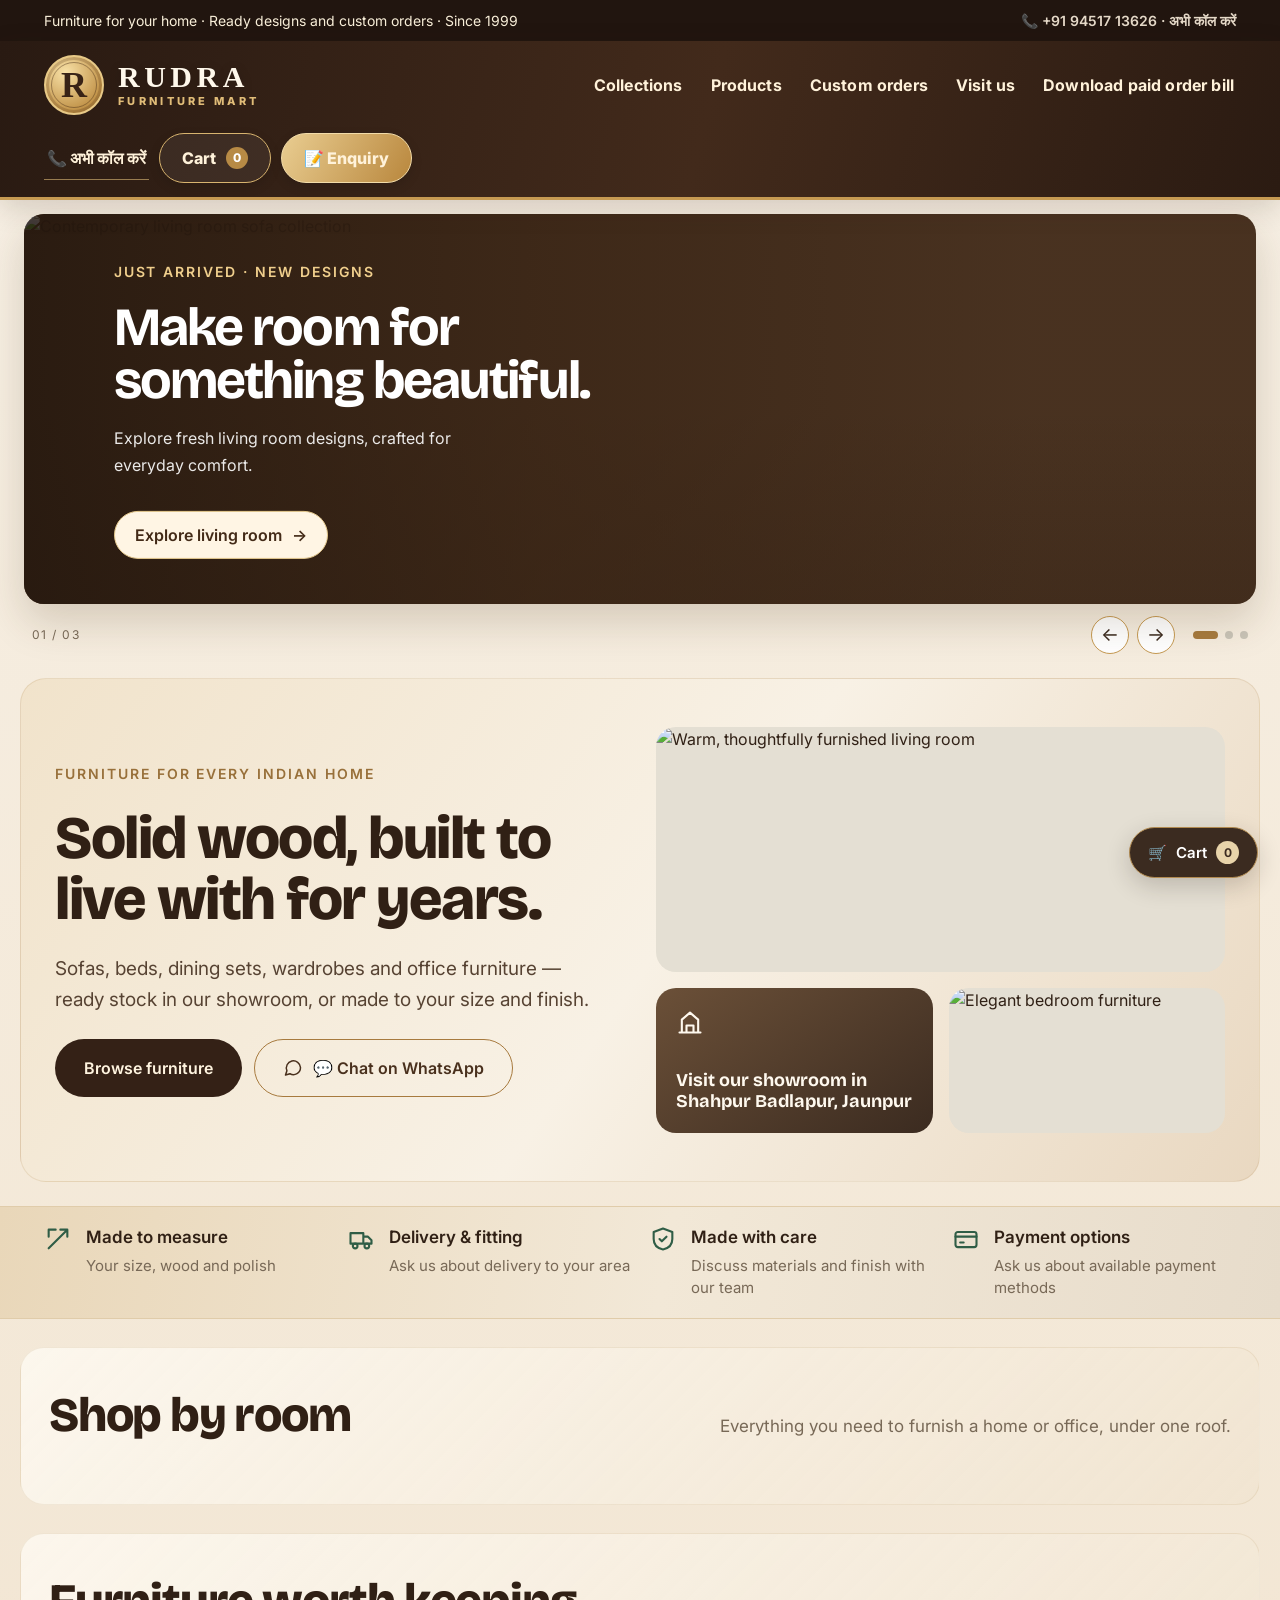
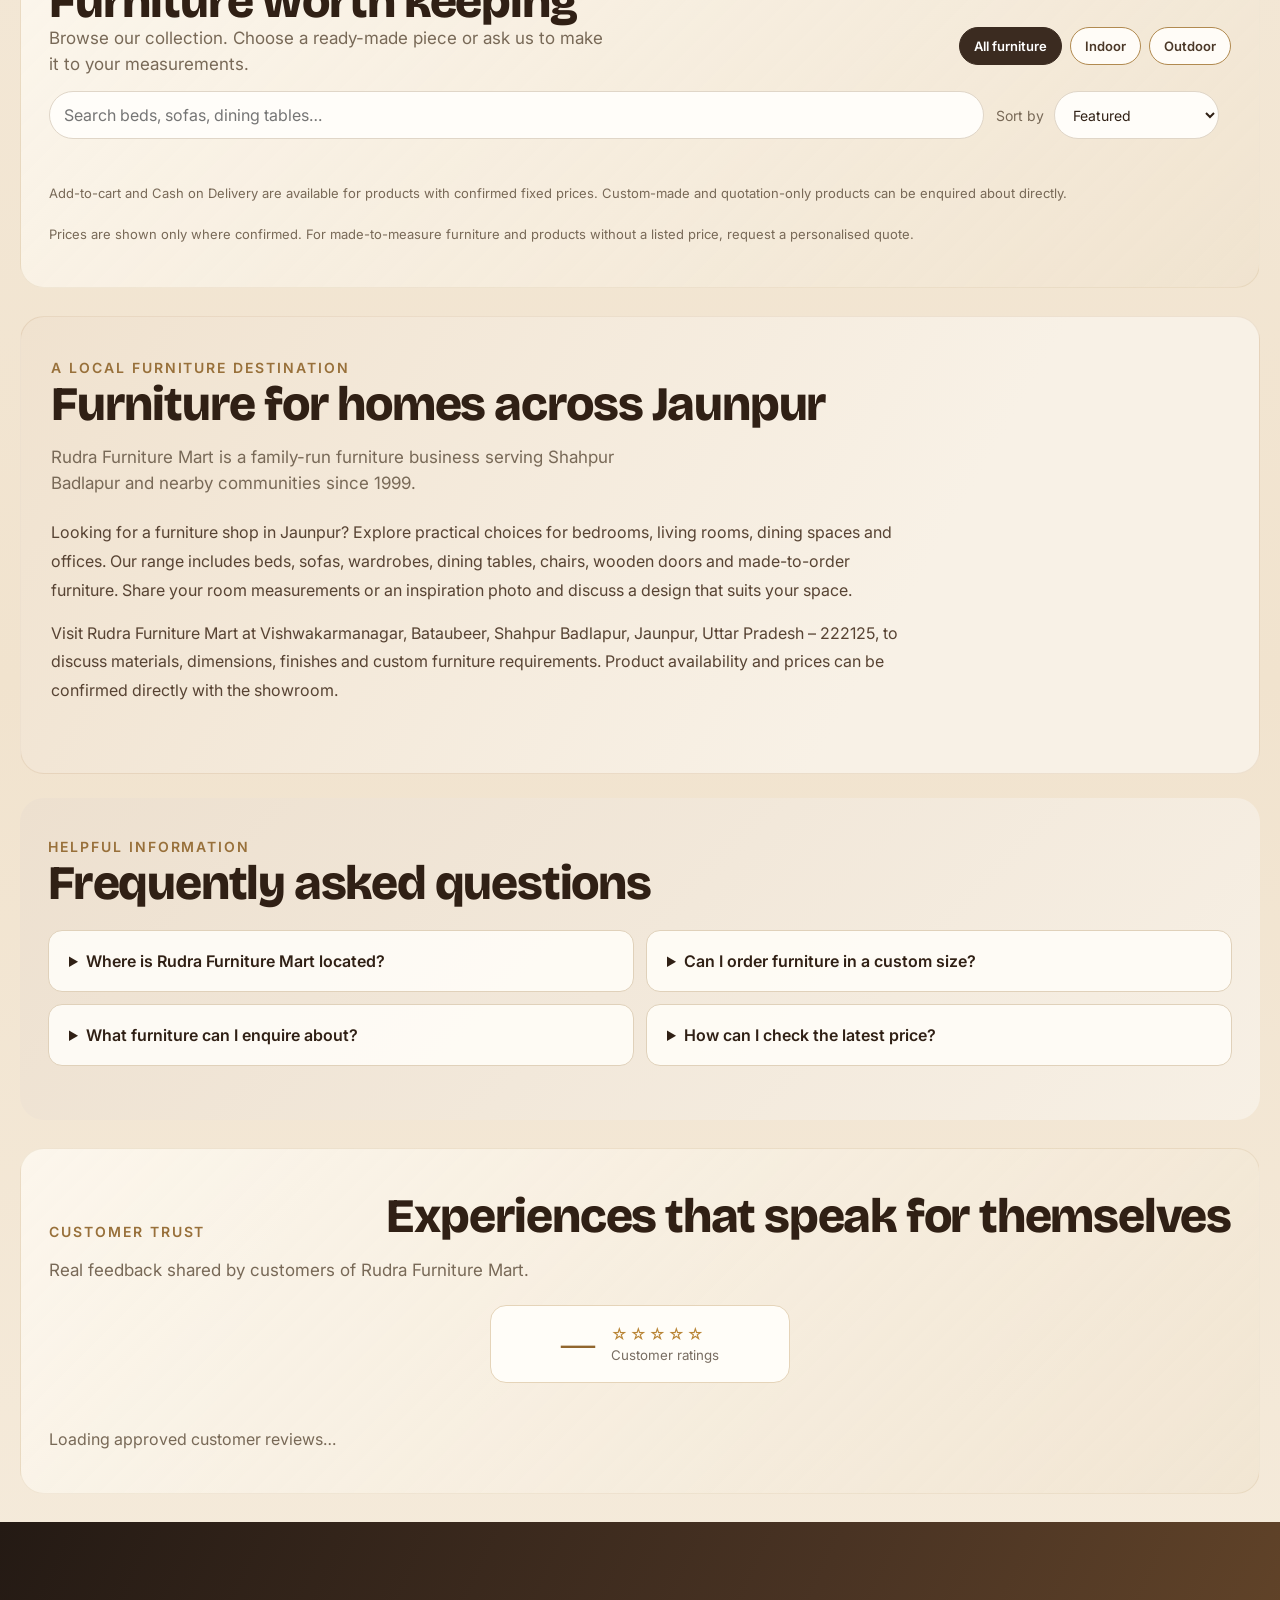
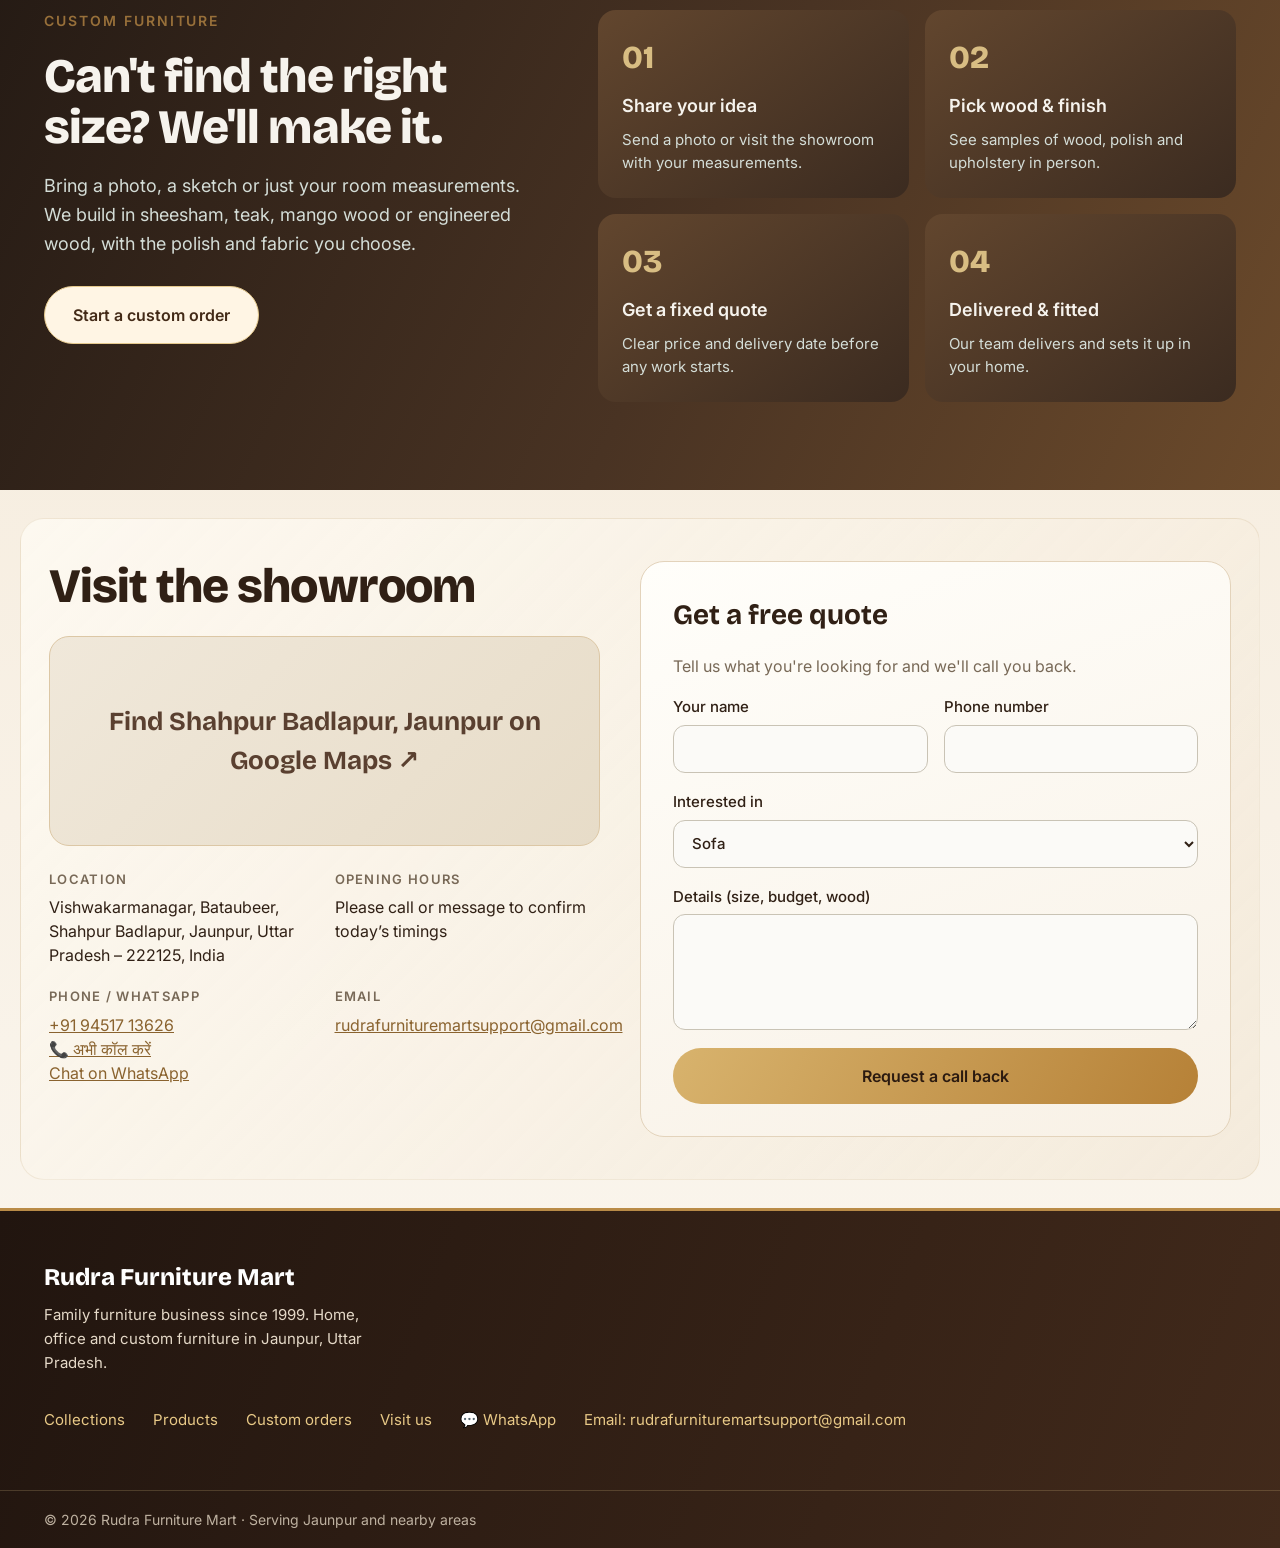
==== commit 1a73552b: "Make phone contact prominent with Hindi call action" ====
--- a/index.html
+++ b/index.html
@@ -26,7 +26,7 @@
   <div class="strip">
     <div class="container strip__inner">
       <span>Furniture for your home · Ready designs and custom orders · Since 1999</span>
-      <a href="tel:+919451713626">Call +91 94517 13626</a>
+      <a class="strip-phone" href="tel:+919451713626">📞 +91 94517 13626 · अभी कॉल करें</a>
     </div>
   </div>
 
@@ -47,7 +47,7 @@
         <a href="#visit">Visit us</a>
         <a href="/order-bill.html">Download paid order bill</a>
       </nav>
-      <div class="header-actions"><a class="header-call" href="tel:+919451713626" aria-label="Call Rudra Furniture Mart">📞 Call us</a><button type="button" class="btn btn--outline cart-open" id="open-cart">Cart <span id="cart-count">0</span></button><a href="#contact" class="btn btn--green">📝 Enquiry</a></div>
+      <div class="header-actions"><a class="header-call" href="tel:+919451713626" aria-label="Call Rudra Furniture Mart">📞 अभी कॉल करें</a><button type="button" class="btn btn--outline cart-open" id="open-cart">Cart <span id="cart-count">0</span></button><a href="#contact" class="btn btn--green">📝 Enquiry</a></div>
     </div>
   </header>
 
@@ -173,7 +173,7 @@
         <dl class="details">
           <div><dt>Location</dt><dd>Vishwakarmanagar, Bataubeer, Shahpur Badlapur, Jaunpur, Uttar Pradesh – 222125, India</dd></div>
           <div><dt>Opening hours</dt><dd>Please call or message to confirm today’s timings</dd></div>
-          <div><dt>Phone / WhatsApp</dt><dd><a href="tel:+919451713626">+91 94517 13626</a><br><a href="https://wa.me/919451713626?text=Hello%20Rudra%20Furniture%20Mart" target="_blank" rel="noopener">Chat on WhatsApp</a></dd></div>
+          <div><dt>Phone / WhatsApp</dt><dd><a class="visit-phone-number" href="tel:+919451713626">+91 94517 13626</a><br><a class="visit-call-cta" href="tel:+919451713626">📞 अभी कॉल करें</a><br><a href="https://wa.me/919451713626?text=Hello%20Rudra%20Furniture%20Mart" target="_blank" rel="noopener">Chat on WhatsApp</a></dd></div>
           <div><dt>Email</dt><dd><a href="mailto:rudrafurnituremartsupport@gmail.com">rudrafurnituremartsupport@gmail.com</a></dd></div>
         </dl>
       </div>
--- a/styles.css
+++ b/styles.css
@@ -621,3 +621,36 @@
  .header.header--scroll-hidden{transform:translateY(-110%);opacity:0;pointer-events:none}
  body{scroll-padding-top:12px}
 }
+
+/* FINAL WALNUT + CHAMPAGNE GOLD BRAND THEME */
+:root{
+ --ground:#F5EDE0!important;--surface:#FFFAF1!important;--ink:#302015!important;
+ --ink-2:#574333!important;--muted:#786957!important;--line:#DCC7A5!important;
+ --green:#B78A45!important;--green-dark:#342116!important;--green-mid:#76502F!important;
+ --teak:#A97935!important;--sand:#E7C987!important;
+}
+body{background:linear-gradient(180deg,#F7F0E5 0%,#F1E3CE 48%,#FBF7F0 100%)!important;color:#302015!important}
+.strip{background:#21150F!important;color:#F9EFD9!important}
+.header{background:linear-gradient(105deg,#291A12 0%,#422A1B 55%,#2B1B12 100%)!important;border-bottom:3px solid #C69A52!important;box-shadow:0 8px 26px rgba(49,30,15,.16)!important}
+.header .brand,.header .brand:hover{color:#FFF3DC!important}
+.header .brand__mark{background:radial-gradient(circle at 35% 28%,#F8E1A7,#C2944A 70%,#8B612B)!important;color:#382316!important;border:2px solid #E7C987!important;box-shadow:inset 0 0 0 3px rgba(80,47,18,.22)!important}
+.header .nav a,.header .header-actions a,.header .header-actions button{color:#FFF2DA!important}
+.header .nav a:hover{color:#E8C987!important}
+.header .btn--green,.header .btn--dark{background:linear-gradient(120deg,#E9CD91,#B9873D)!important;color:#2E1D12!important;border-color:#F2DCA9!important}
+.header .btn--outline{border-color:#D8B46F!important;color:#FFF1D7!important}
+.header .header-actions .btn{box-shadow:0 4px 12px rgba(0,0,0,.12)}
+.btn--green{background:linear-gradient(120deg,#D8B36D,#B68137)!important;color:#2B1A10!important;border-color:#E8CC91!important}
+.btn--green:hover{background:linear-gradient(120deg,#E8C987,#C19148)!important;color:#26170F!important}
+.btn--dark{background:#342116!important;color:#FFF4DF!important}
+.btn--outline{border-color:#A77A3E!important;color:#49301D!important}
+.btn--light{background:#FFF5E4!important;color:#432A17!important;border:1px solid #E5C98D!important}
+.launch-banner__slides{background:#4A3321!important;box-shadow:0 18px 42px rgba(68,43,19,.18)!important}
+.launch-slide__shade{background:linear-gradient(90deg,rgba(35,22,13,.82) 0%,rgba(54,34,19,.62) 42%,rgba(49,30,17,.06) 82%),linear-gradient(0deg,rgba(35,22,13,.2),transparent 50%)!important}
+.launch-slide .eyebrow--light{color:#F0CF8D!important}
+.launch-banner__controls button{border-color:#C69A52!important}
+.hero,.section{color:#302015}
+.product-card,.category-tile,.collection-card{border-color:#DDC9A9!important;background:#FFFAF1!important}
+.product-card .price,.price{color:#94672E!important}
+.footer{background:linear-gradient(110deg,#21150F,#422A1B)!important;color:#F6EBD6!important;border-top:3px solid #B98B47!important}
+.footer a{color:#E8C987!important}
+@media(max-width:640px){.header{background:#2D1C12!important}}
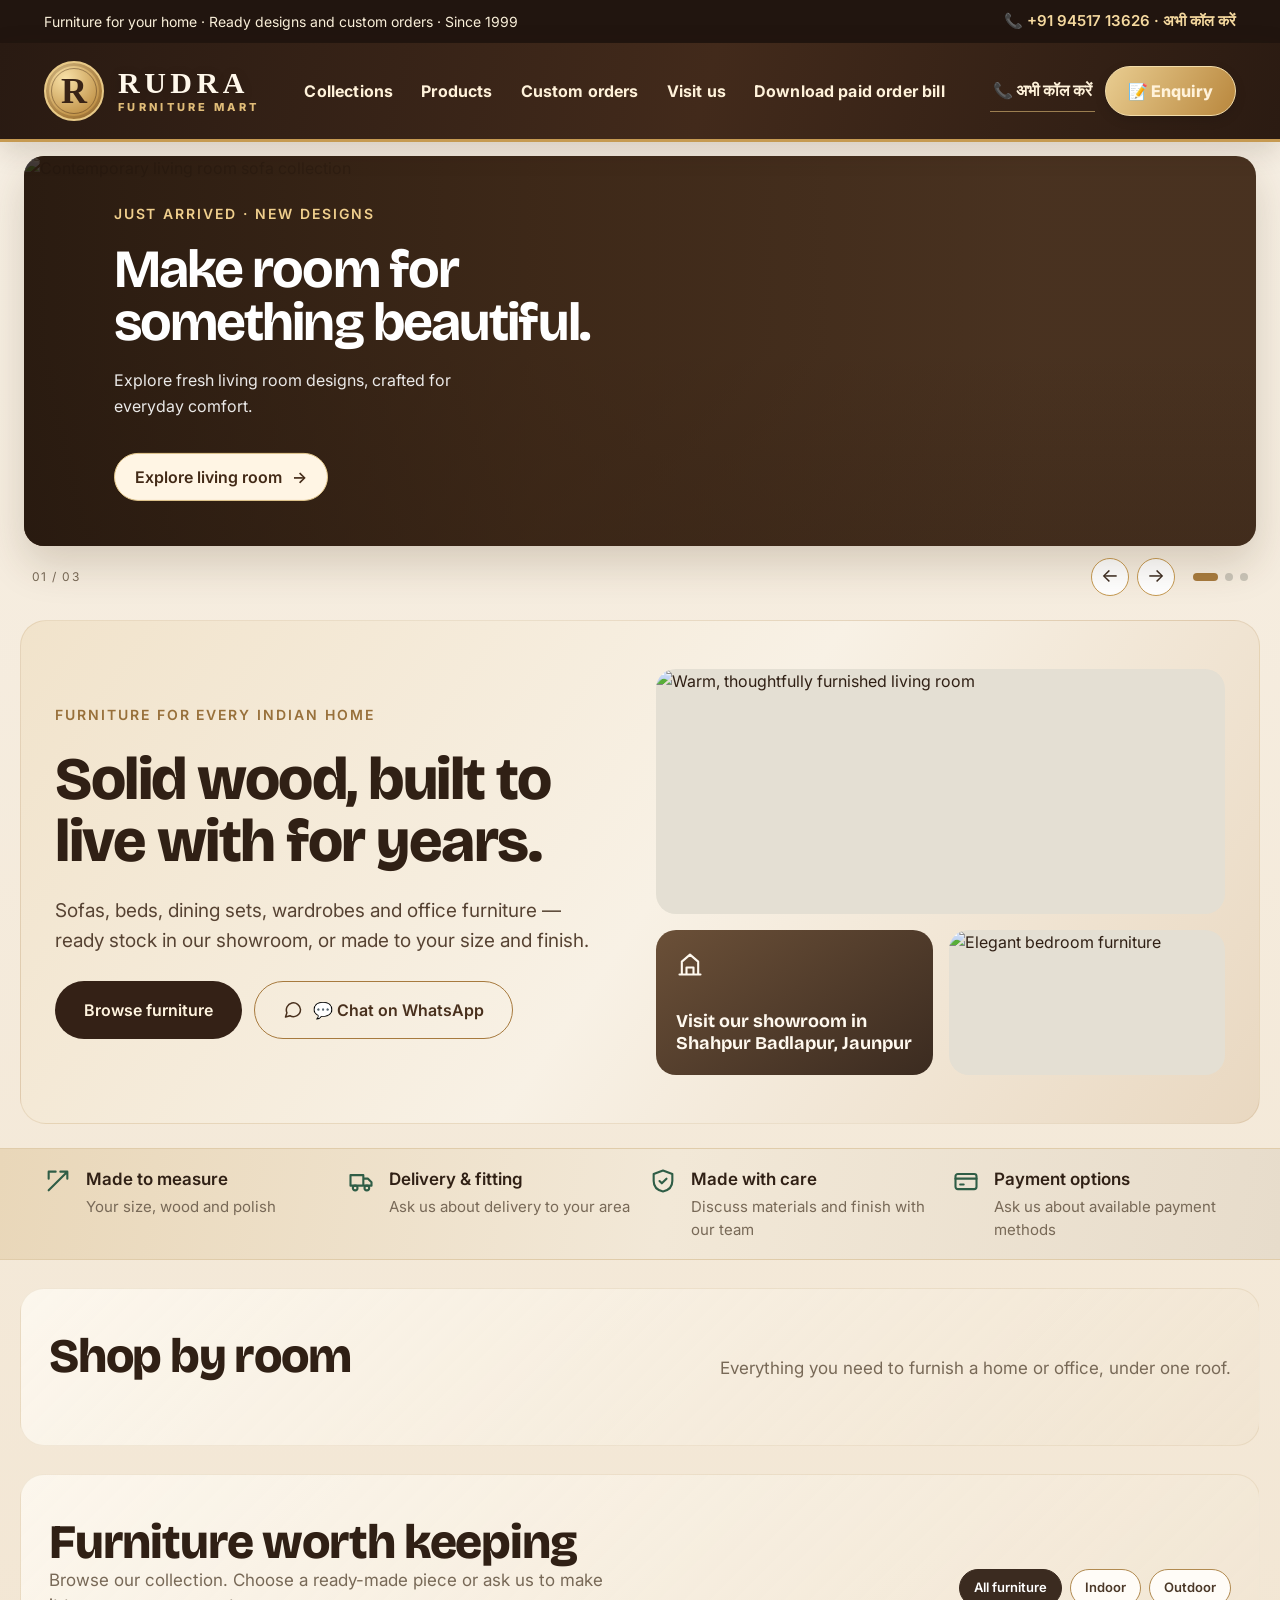
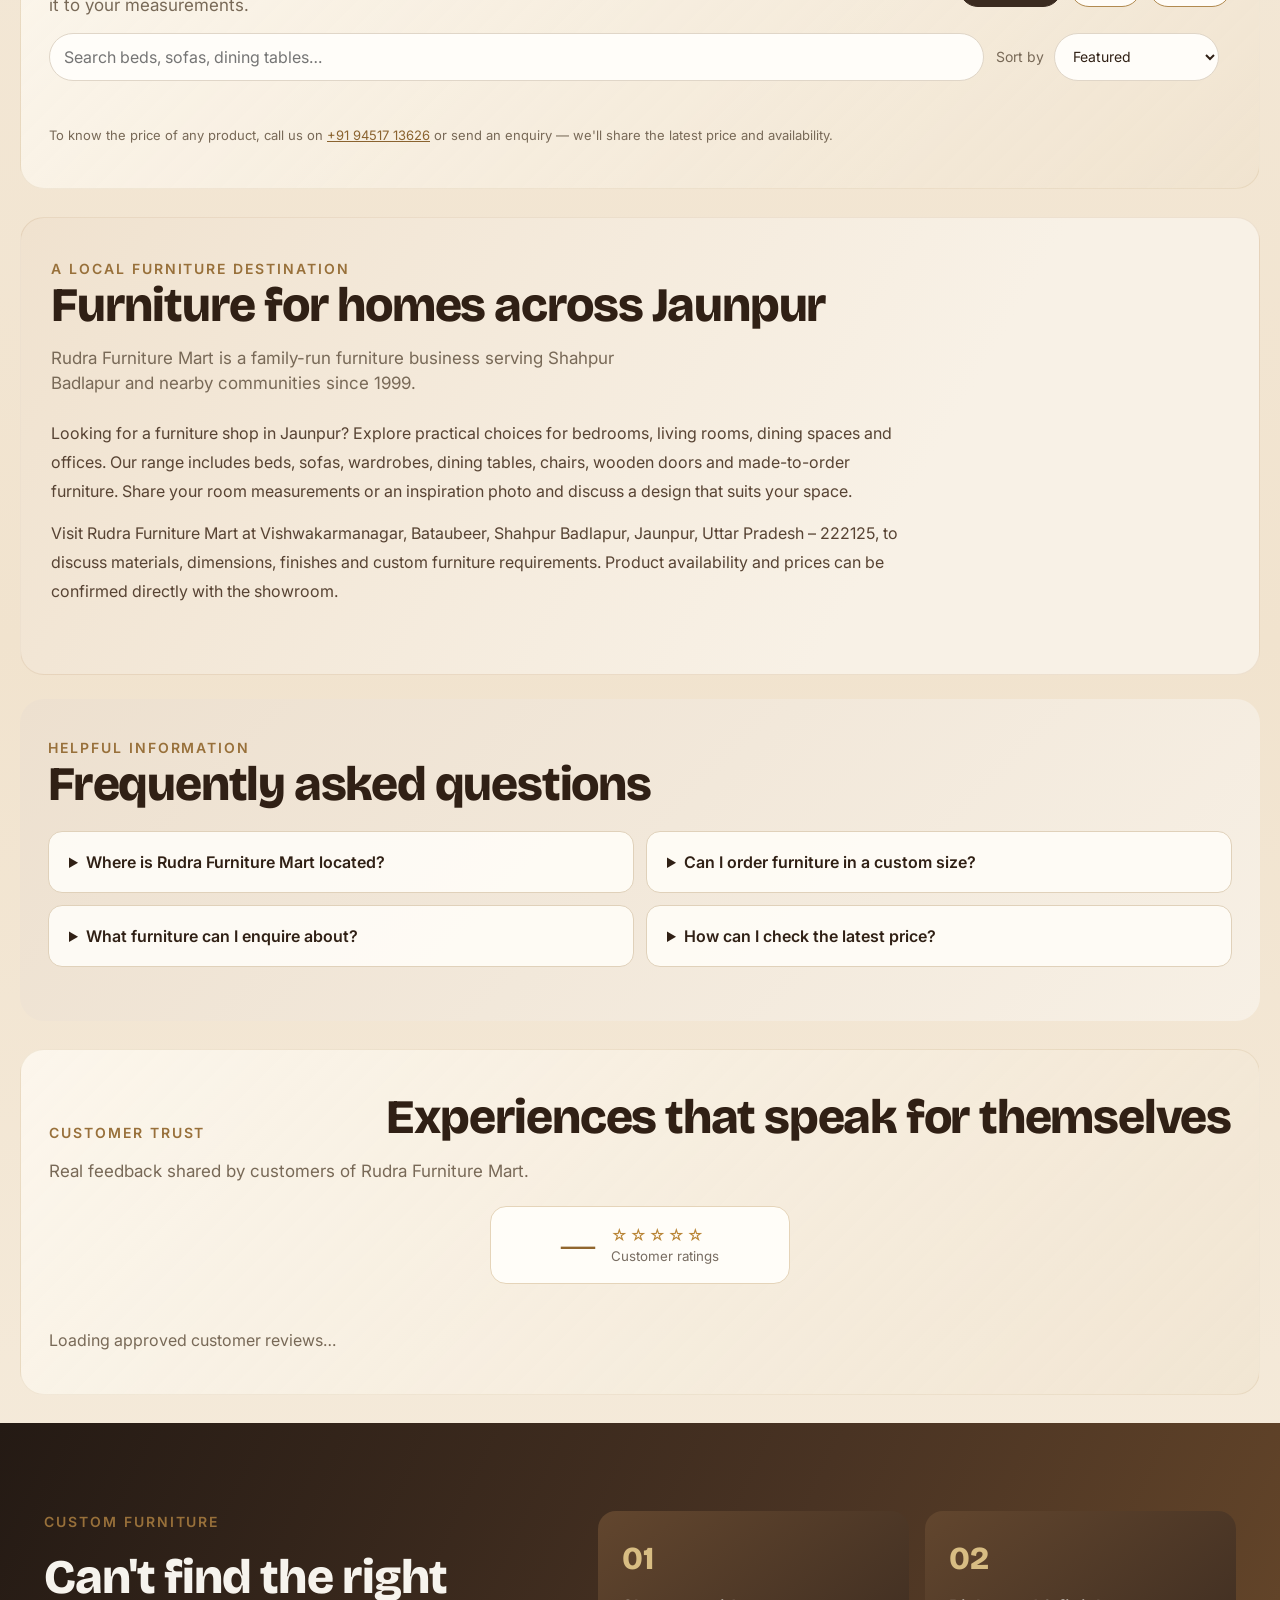
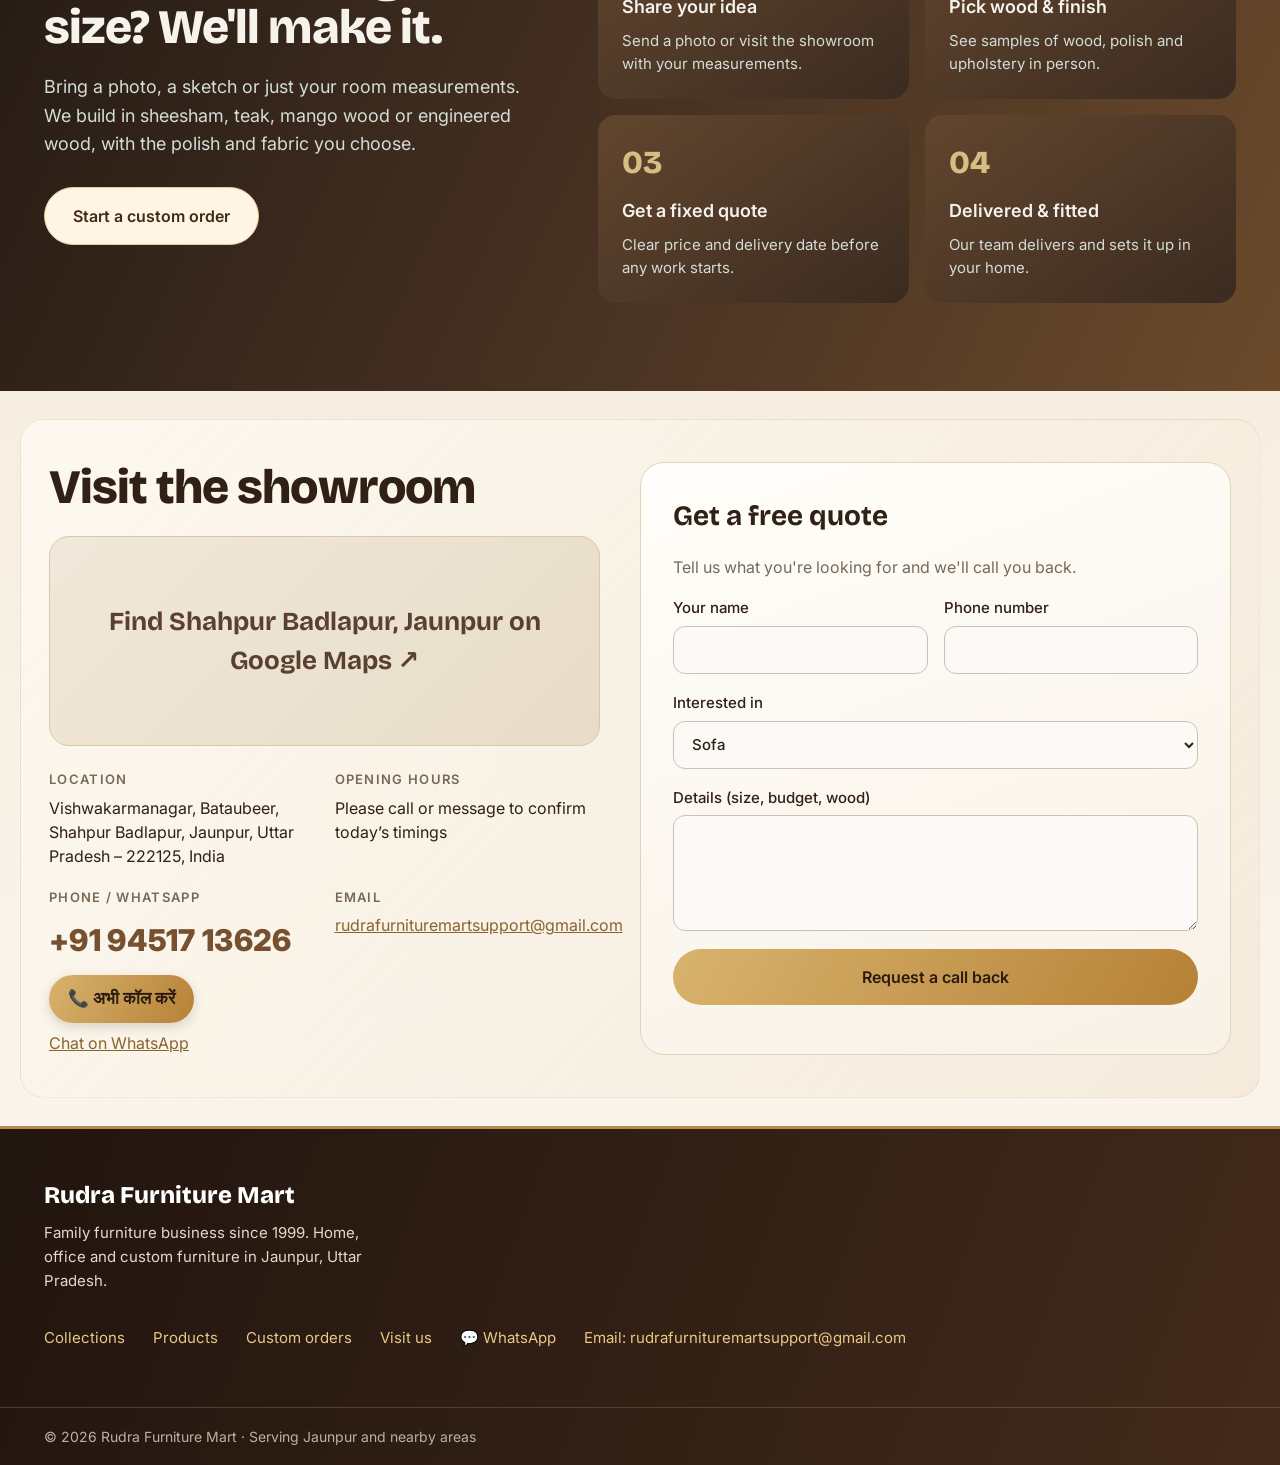
==== commit 4078448c: "Hide all product prices; show Call for price and Enquiry instead Product cards and the product detai" ====
--- a/index.html
+++ b/index.html
@@ -47,7 +47,7 @@
         <a href="#visit">Visit us</a>
         <a href="/order-bill.html">Download paid order bill</a>
       </nav>
-      <div class="header-actions"><a class="header-call" href="tel:+919451713626" aria-label="Call Rudra Furniture Mart">📞 अभी कॉल करें</a><button type="button" class="btn btn--outline cart-open" id="open-cart">Cart <span id="cart-count">0</span></button><a href="#contact" class="btn btn--green">📝 Enquiry</a></div>
+      <div class="header-actions"><a class="header-call" href="tel:+919451713626" aria-label="Call Rudra Furniture Mart">📞 अभी कॉल करें</a><button type="button" class="btn btn--outline cart-open" id="open-cart" hidden>Cart <span id="cart-count">0</span></button><a href="#contact" class="btn btn--green">📝 Enquiry</a></div>
     </div>
   </header>
 
@@ -119,12 +119,11 @@
       </div>
       <div class="catalogue-tools">
         <label class="catalogue-search"><span class="sr-only">Search furniture</span><input id="product-search" type="search" placeholder="Search beds, sofas, dining tables…" autocomplete="off"></label>
-        <label class="catalogue-sort"><span>Sort by</span><select id="product-sort"><option value="featured">Featured</option><option value="name">Name: A to Z</option><option value="price-low">Price: low to high</option><option value="price-high">Price: high to low</option></select></label>
+        <label class="catalogue-sort"><span>Sort by</span><select id="product-sort"><option value="featured">Featured</option><option value="name">Name: A to Z</option></select></label>
         <span class="catalogue-count" id="product-count" aria-live="polite"></span>
       </div>
       <div class="products" id="product-grid"></div>
-      <p class="catalogue-note">Add-to-cart and Cash on Delivery are available for products with confirmed fixed prices. Custom-made and quotation-only products can be enquired about directly.</p>
-      <p class="catalogue-note">Prices are shown only where confirmed. For made-to-measure furniture and products without a listed price, request a personalised quote.</p>
+      <p class="catalogue-note">To know the price of any product, call us on <a href="tel:+919451713626">+91 94517 13626</a> or send an enquiry — we'll share the latest price and availability.</p>
     </section>
 
 
@@ -205,7 +204,7 @@
     </section>
   </main>
 
-  <button type="button" class="floating-cart" id="floating-cart" aria-label="Open shopping cart">🛒 <span>Cart</span> <b id="floating-cart-count">0</b></button>
+  <button type="button" class="floating-cart" id="floating-cart" hidden aria-label="Open shopping cart">🛒 <span>Cart</span> <b id="floating-cart-count">0</b></button>
 
   <div class="commerce-overlay" id="product-modal" hidden><div class="commerce-panel product-detail-panel" role="dialog" aria-modal="true" aria-labelledby="detail-title"><button class="commerce-close" type="button" data-close="product-modal" aria-label="Close">×</button><div id="product-detail-content"></div></div></div>
   <div class="commerce-overlay" id="cart-modal" hidden><div class="commerce-panel cart-panel" role="dialog" aria-modal="true" aria-labelledby="cart-title"><button class="commerce-close" type="button" data-close="cart-modal" aria-label="Close">×</button><div class="eyebrow">YOUR SELECTION</div><h2 id="cart-title">Shopping cart</h2><div id="cart-items"></div><div id="cart-summary"></div><button class="btn btn--green btn--lg" id="checkout-start" type="button">Proceed to checkout</button><p class="muted cart-hint">Cash on Delivery is available for eligible fixed-price items.</p></div></div>
--- a/styles.css
+++ b/styles.css
@@ -654,3 +654,43 @@
 .footer{background:linear-gradient(110deg,#21150F,#422A1B)!important;color:#F6EBD6!important;border-top:3px solid #B98B47!important}
 .footer a{color:#E8C987!important}
 @media(max-width:640px){.header{background:#2D1C12!important}}
+
+
+/* Make showroom phone number prominent and provide a clear Hindi call action */
+.strip-phone{font-weight:800;font-size:15px;white-space:nowrap;color:#F5D99F!important;text-decoration:none}
+.visit-phone-number{display:inline-block;font-size:clamp(22px,3vw,30px);font-weight:850;letter-spacing:.3px;color:#76502F!important;text-decoration:none;margin:5px 0 8px}
+.visit-call-cta{display:inline-flex;align-items:center;justify-content:center;margin:4px 0 8px;padding:11px 19px;border-radius:999px;background:linear-gradient(120deg,#D8B36D,#B68137);color:#2B1A10!important;font-weight:850;font-size:17px;text-decoration:none;box-shadow:0 4px 12px rgba(49,30,15,.16)}
+.visit-call-cta:active{transform:scale(.98)}
+@media(max-width:640px){.strip-phone{font-size:14px}.header-actions .header-call{font-size:16px!important;font-weight:850!important}.visit-phone-number{font-size:27px}.visit-call-cta{font-size:18px;min-height:48px;width:100%;max-width:280px}}
+
+/* Product photo opens its details when tapped */
+.product__photo-clickable{cursor:pointer}.product__photo-clickable:focus-visible{outline:3px solid #b9893d;outline-offset:3px}.detail-gallery__share{display:inline-flex;align-items:center;justify-content:center;margin:10px 0;padding:10px 18px;border:1px solid #b9893d;border-radius:999px;background:#fffaf1;color:#3a281c;font-weight:700;cursor:pointer}
+
+
+/* Keep the product share action visible at the top of the photo viewer */
+.detail-gallery__viewer{position:relative}
+.detail-gallery__viewer .detail-gallery__share{position:absolute;top:14px;right:14px;z-index:5;margin:0;padding:11px 16px;min-height:42px;background:rgba(255,250,241,.96);box-shadow:0 3px 12px rgba(35,24,15,.22);border:1px solid #b9893d;border-radius:999px;color:#302218;font-size:14px;font-weight:800}
+@media(max-width:640px){.detail-gallery__viewer .detail-gallery__share{top:10px;right:10px;padding:9px 13px;min-height:40px;font-size:13px}}
+
+
+/* Tap the product photo to open a full-screen zoom view */
+.detail-gallery__viewer>img{cursor:zoom-in;touch-action:manipulation}
+.product-photo-lightbox{position:fixed;inset:0;z-index:10000;display:grid;place-items:center;padding:18px;background:rgba(15,12,9,.94);cursor:zoom-out}
+.product-photo-lightbox>img{display:block;max-width:100%;max-height:100%;width:auto;height:auto;object-fit:contain;cursor:default}
+.product-photo-lightbox__close{position:absolute;top:max(14px,env(safe-area-inset-top));right:14px;width:46px;height:46px;border:0;border-radius:50%;background:#fff8ed;color:#342318;font-size:32px;line-height:1;cursor:pointer;z-index:1}
+@media(max-width:640px){.product-photo-lightbox{padding:8px}.product-photo-lightbox>img{max-width:100%;max-height:92vh}}
+
+
+/* Swipeable full-screen gallery controls */
+.product-photo-lightbox{grid-template-columns:48px minmax(0,1fr) 48px;grid-template-rows:minmax(0,1fr) auto;gap:10px;touch-action:pan-y}
+.product-photo-lightbox>img{grid-column:2;grid-row:1;max-width:100%;max-height:calc(100vh - 100px);object-fit:contain;touch-action:pan-y;user-select:none;-webkit-user-drag:none}
+.product-photo-lightbox__close{grid-column:3;grid-row:1;justify-self:end;align-self:start}
+.product-photo-lightbox__nav{grid-row:1;align-self:center;justify-self:center;width:44px;height:54px;border:1px solid rgba(255,255,255,.55);border-radius:999px;background:rgba(255,248,237,.94);color:#342318;font-size:38px;line-height:1;cursor:pointer;z-index:2}
+.product-photo-lightbox__prev{grid-column:1}.product-photo-lightbox__next{grid-column:3;align-self:center;justify-self:center;margin-top:65px}
+.product-photo-lightbox__counter{grid-column:1/4;grid-row:2;justify-self:center;color:#fff8ed;font-size:14px;font-weight:700;letter-spacing:.08em}
+@media(max-width:640px){.product-photo-lightbox{grid-template-columns:38px minmax(0,1fr) 38px;gap:4px;padding:8px}.product-photo-lightbox__nav{width:36px;height:46px;font-size:30px}.product-photo-lightbox__next{margin-top:58px}.product-photo-lightbox>img{max-height:calc(100vh - 80px)}}
+
+/* Price on request: call + enquiry */
+.detail-actions{display:flex;flex-wrap:wrap;gap:10px}.detail-actions .btn{flex:1 1 200px;justify-content:center}
+.product__call{text-decoration:none}
+#open-cart[hidden],.floating-cart[hidden]{display:none !important}
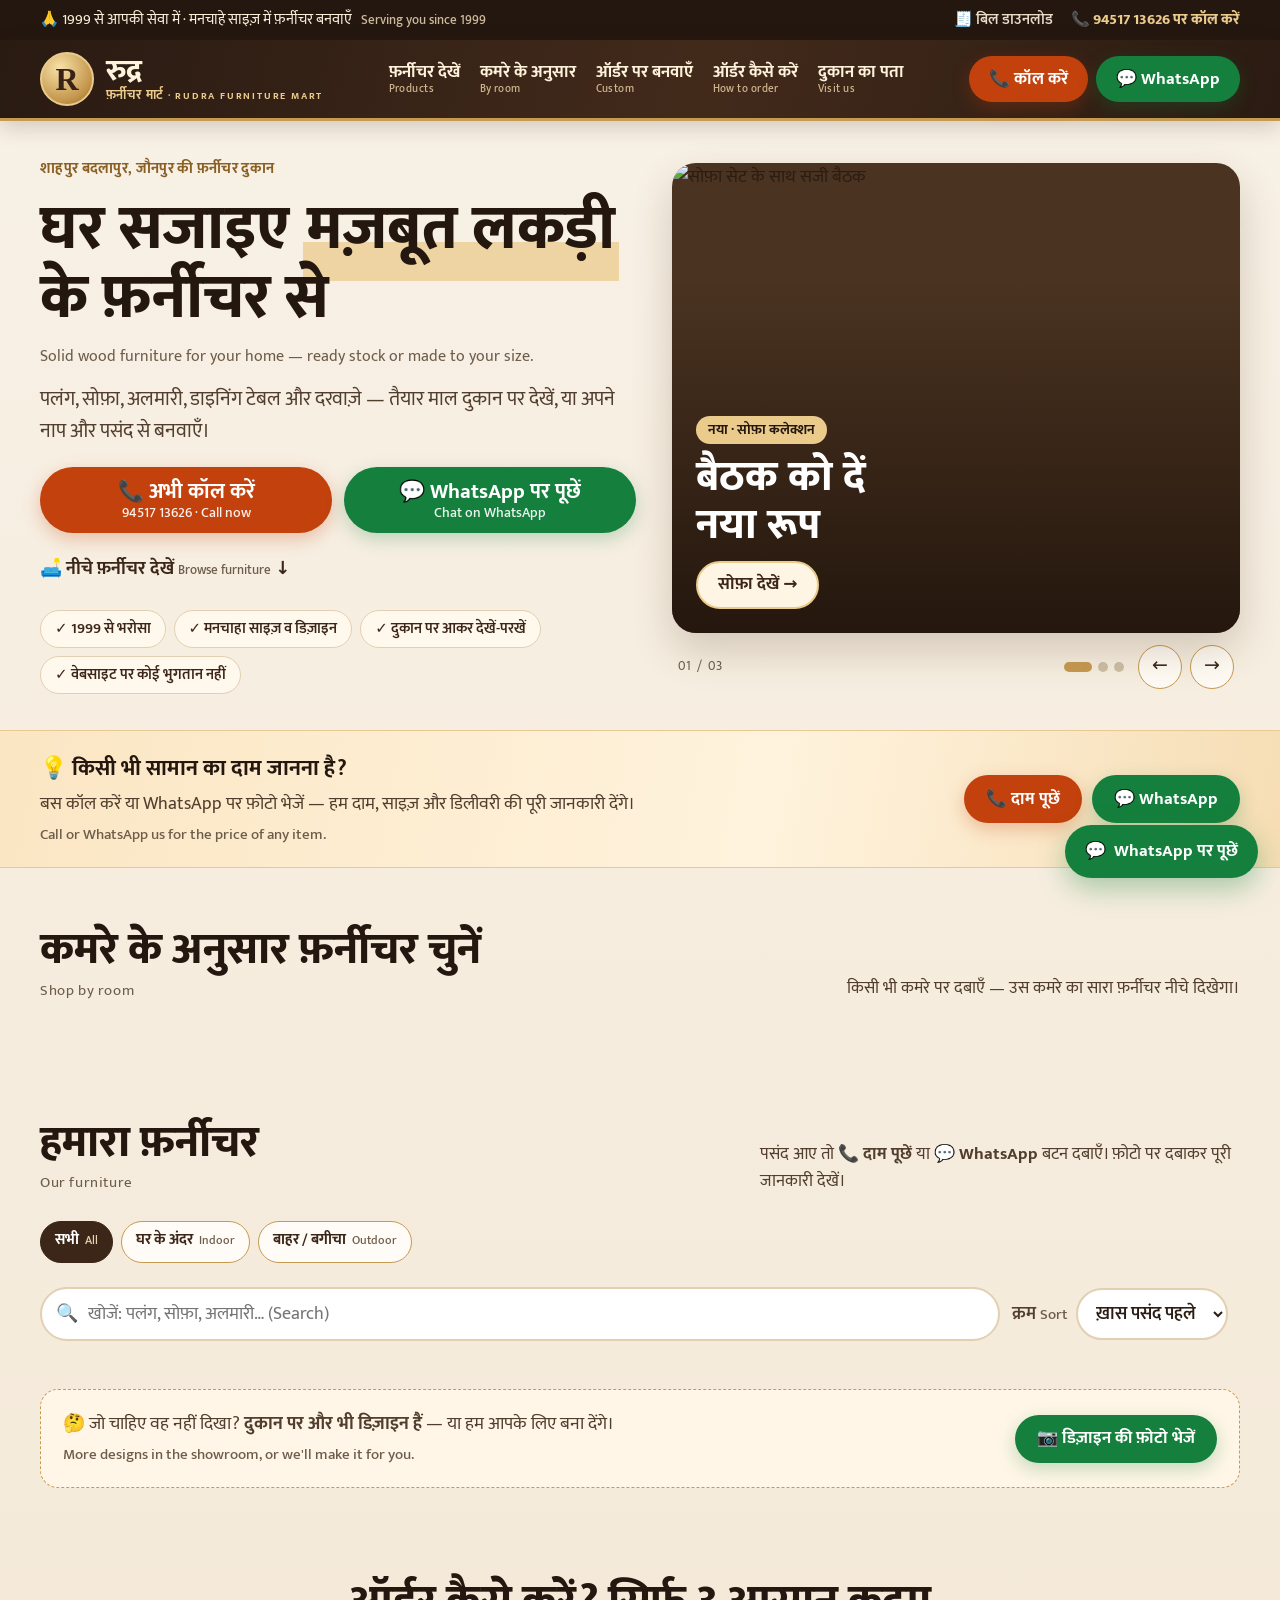
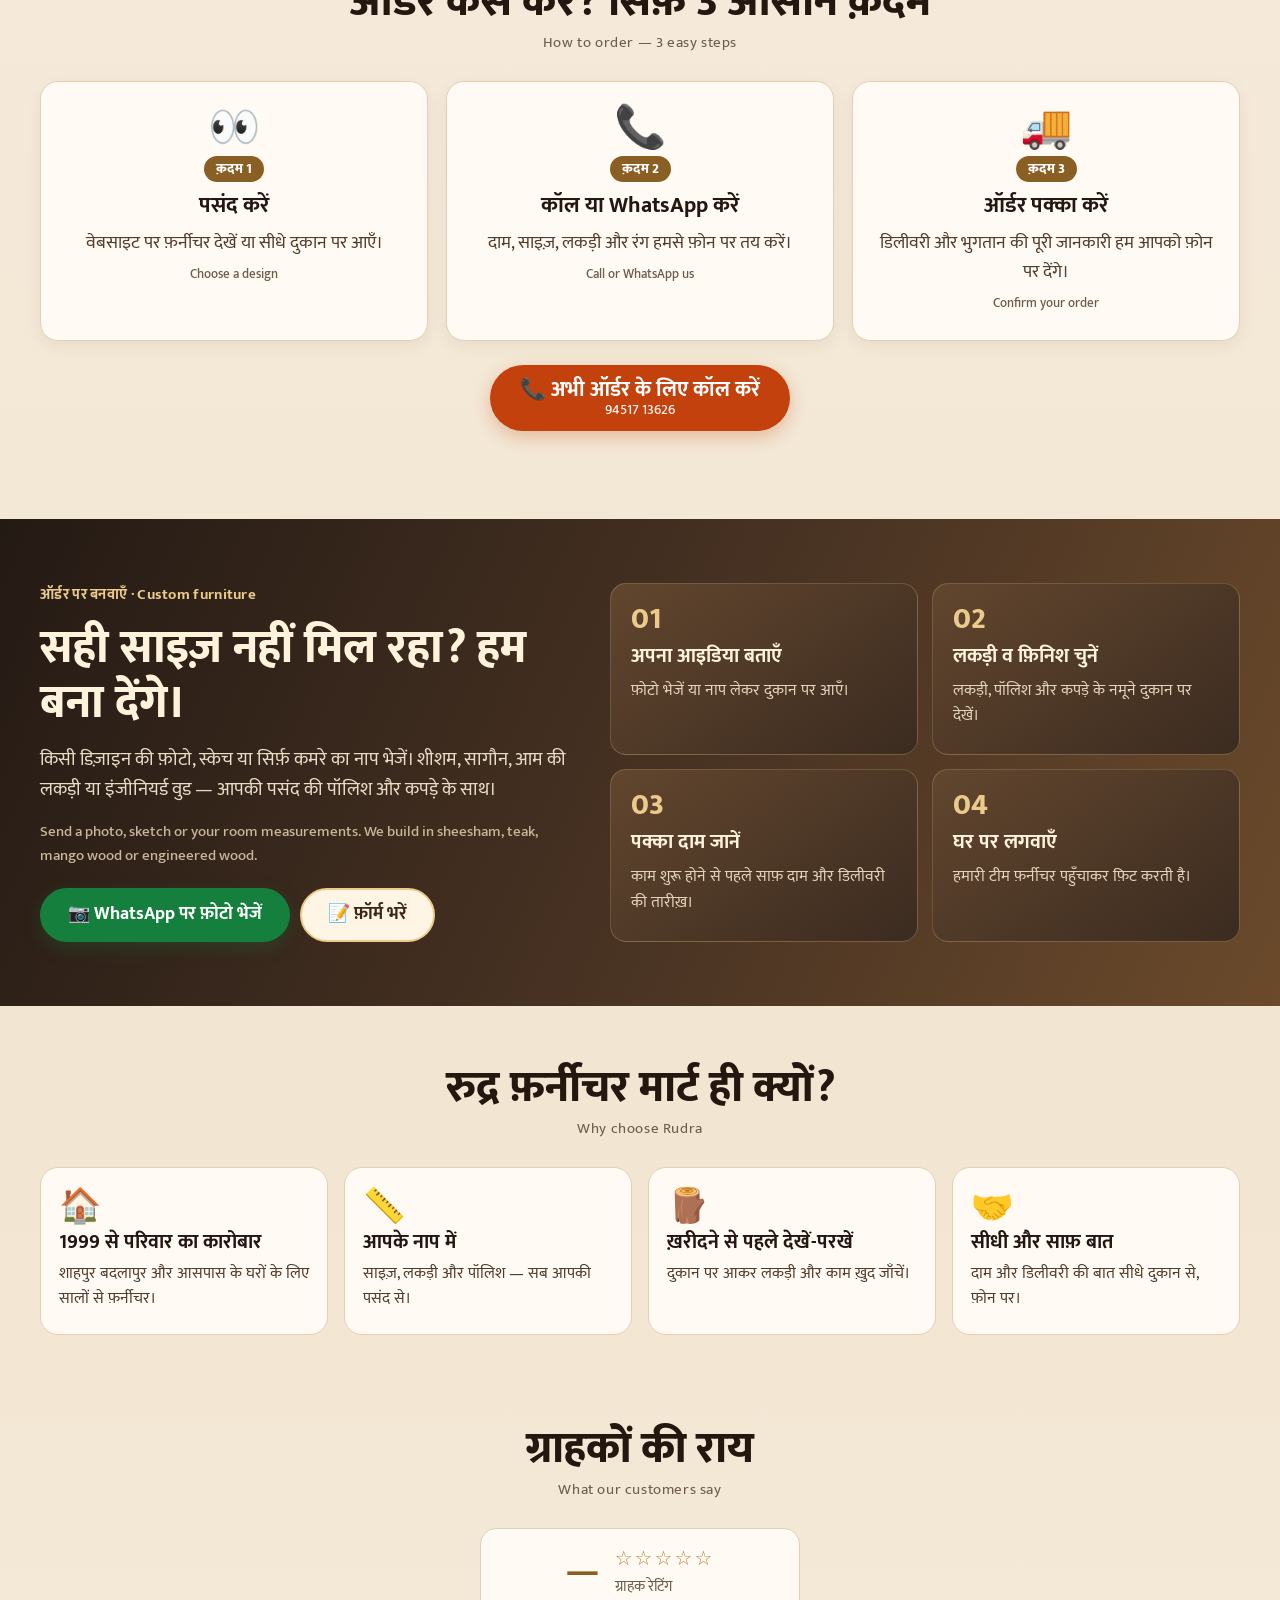
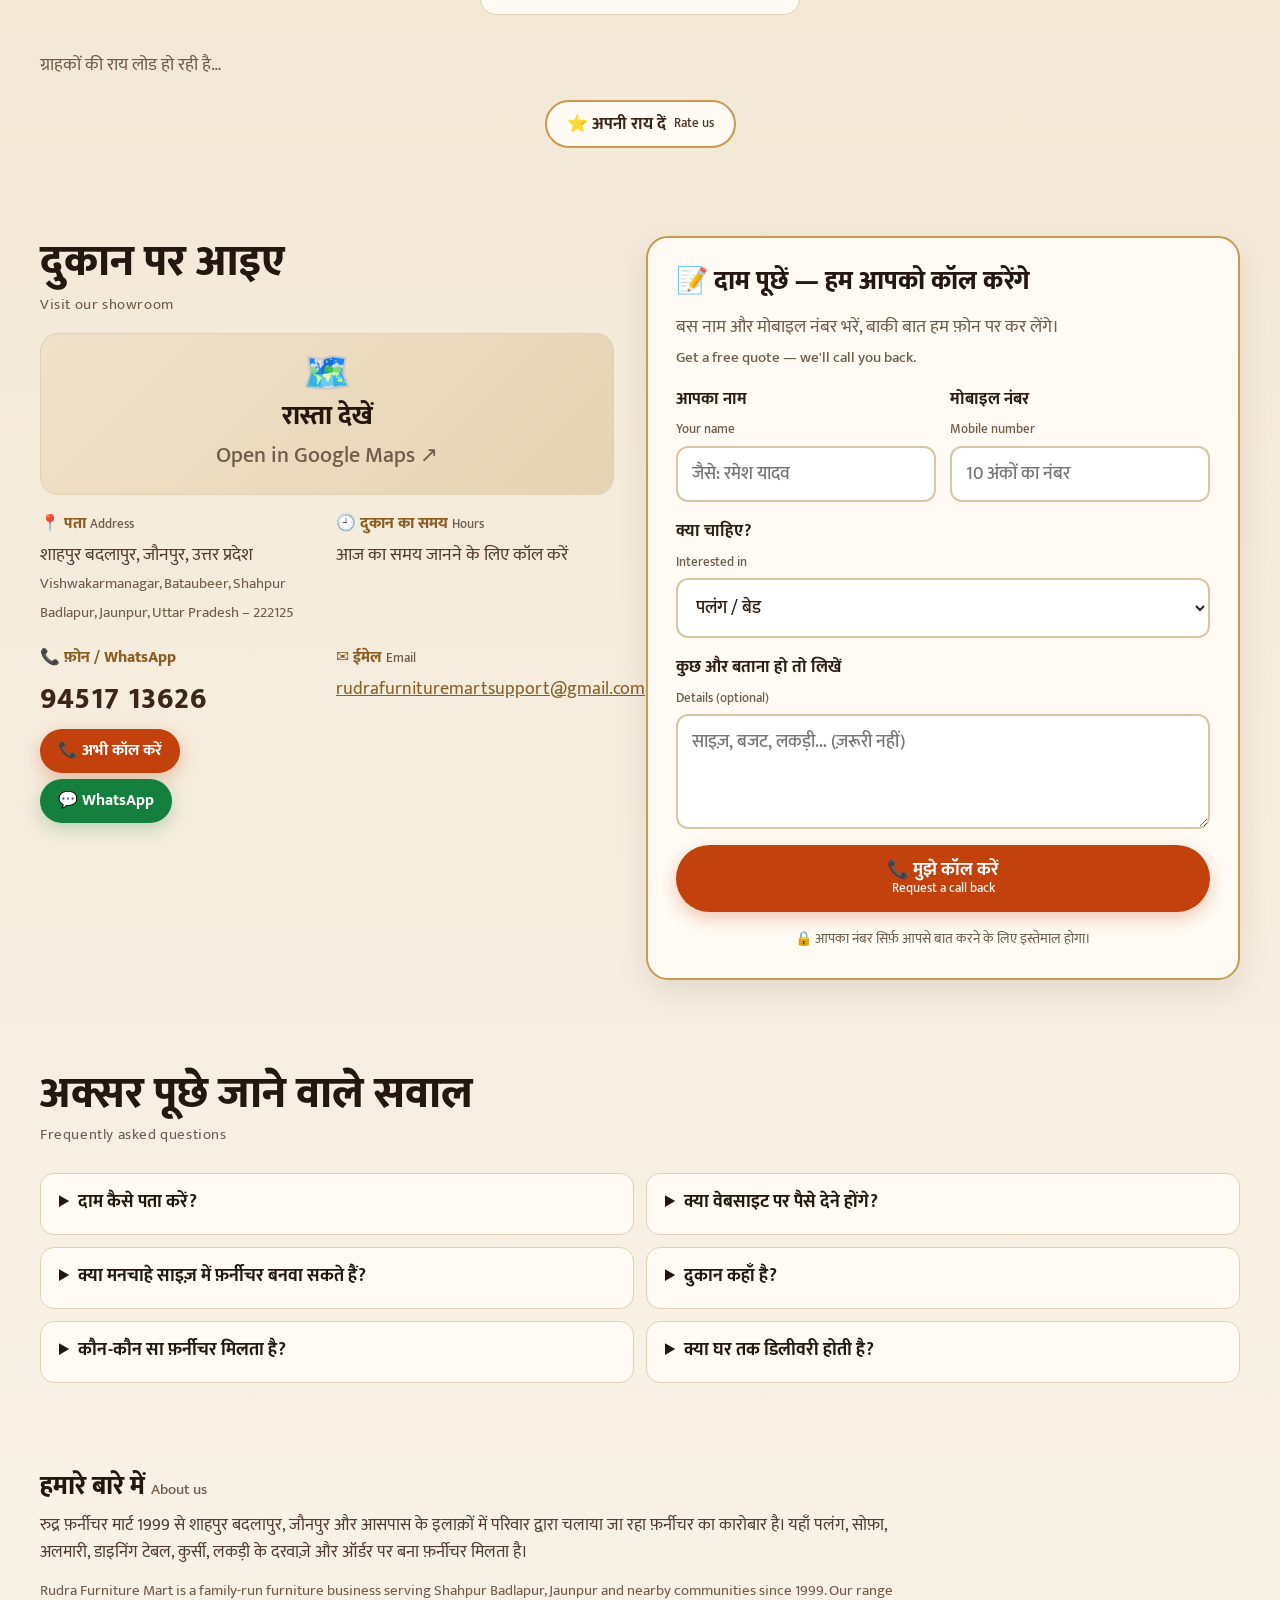
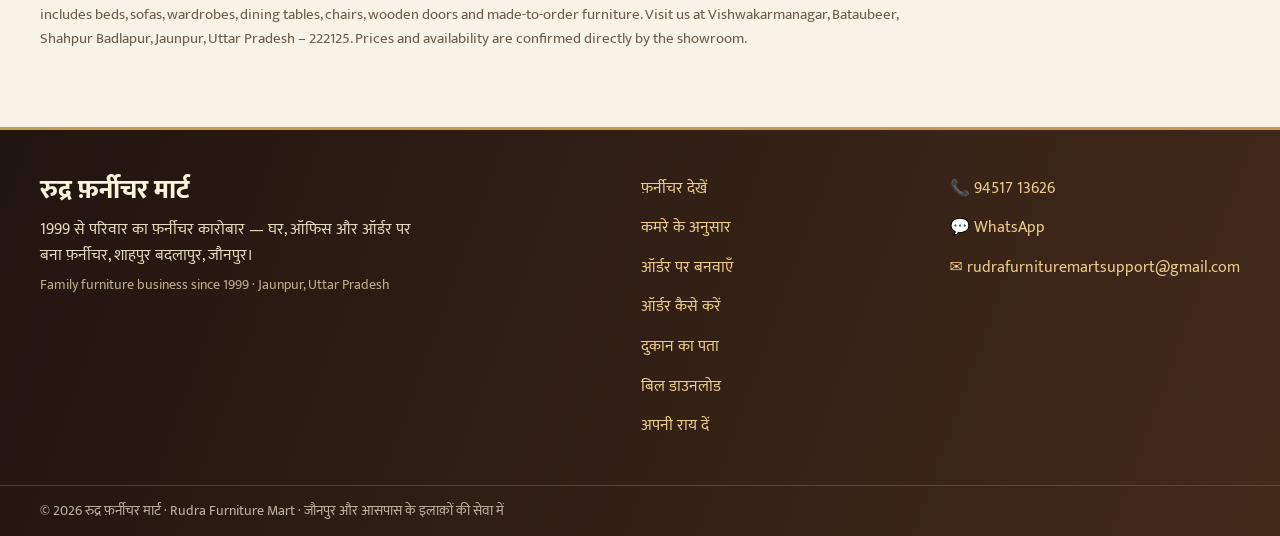
==== commit 60ca2934: "Redesign homepage: Hindi-first, sales-focused layout - Every heading, button, form label and instruc" ====
--- a/index.html
+++ b/index.html
@@ -1,235 +1,335 @@
 <!doctype html>
-<html lang="en">
+<html lang="hi">
 <head>
   <meta charset="utf-8">
   <meta name="viewport" content="width=device-width, initial-scale=1">
-  <title>Rudra Furniture Mart | Furniture Shop in Shahpur Badlapur, Jaunpur</title>
-  <meta name="description" content="Explore beds, sofas, dining tables, wardrobes, doors and custom furniture at Rudra Furniture Mart, Shahpur Badlapur, Jaunpur. Visit our showroom or request a quote.">
+  <title>रुद्र फ़र्नीचर मार्ट | Rudra Furniture Mart — Furniture Shop in Shahpur Badlapur, Jaunpur</title>
+  <meta name="description" content="रुद्र फ़र्नीचर मार्ट, शाहपुर बदलापुर, जौनपुर — पलंग, सोफ़ा, अलमारी, डाइनिंग टेबल, दरवाज़े और ऑर्डर पर बना फ़र्नीचर। Beds, sofas, wardrobes, dining sets, doors and custom furniture in Jaunpur. Call 94517 13626.">
   <meta name="robots" content="index,follow,max-image-preview:large">
-  <meta name="theme-color" content="#352217">
+  <meta name="theme-color" content="#2B1B12">
   <link rel="canonical" href="https://rudrafurnituremart.com/">
   <meta property="og:type" content="website">
-  <meta property="og:title" content="Rudra Furniture Mart | Furniture in Jaunpur">
-  <meta property="og:description" content="Furniture for every home. Browse beds, sofas, dining sets and custom-made furniture in Shahpur Badlapur, Jaunpur.">
+  <meta property="og:title" content="रुद्र फ़र्नीचर मार्ट | Rudra Furniture Mart, Jaunpur">
+  <meta property="og:description" content="मज़बूत लकड़ी का फ़र्नीचर — तैयार माल या आपके नाप में। Solid wood furniture in Shahpur Badlapur, Jaunpur. दाम के लिए कॉल करें: 94517 13626">
   <meta property="og:url" content="https://rudrafurnituremart.com/">
   <meta property="og:image" content="https://images.unsplash.com/photo-1600210492486-724fe5c67fb0?w=1200&auto=format&fit=crop&q=85">
   <meta name="twitter:card" content="summary_large_image">
   <link rel="icon" href="/favicon.svg" type="image/svg+xml">
-  <script type="application/ld+json">{"@context":"https://schema.org","@type":"FurnitureStore","name":"Rudra Furniture Mart","url":"https://rudrafurnituremart.com/","description":"Furniture shop offering beds, sofas, dining furniture, wardrobes, doors and custom furniture.","address":{"@type":"PostalAddress","streetAddress":"Vishwakarmanagar, Bataubeer, Shahpur Badlapur","addressLocality":"Shahpur Badlapur","addressRegion":"Uttar Pradesh","postalCode":"222125","addressCountry":"IN"},"areaServed":["Jaunpur","Shahpur Badlapur","Uttar Pradesh"],"priceRange":"₹₹"}</script>
+  <script type="application/ld+json">{"@context":"https://schema.org","@type":"FurnitureStore","name":"Rudra Furniture Mart","alternateName":"रुद्र फ़र्नीचर मार्ट","url":"https://rudrafurnituremart.com/","telephone":"+91-9451713626","email":"rudrafurnituremartsupport@gmail.com","foundingDate":"1999","description":"Furniture shop offering beds, sofas, dining furniture, wardrobes, doors and custom furniture.","address":{"@type":"PostalAddress","streetAddress":"Vishwakarmanagar, Bataubeer, Shahpur Badlapur","addressLocality":"Shahpur Badlapur","addressRegion":"Uttar Pradesh","postalCode":"222125","addressCountry":"IN"},"areaServed":["Jaunpur","Shahpur Badlapur","Uttar Pradesh"],"priceRange":"₹₹"}</script>
   <link rel="preconnect" href="https://fonts.googleapis.com">
   <link rel="preconnect" href="https://fonts.gstatic.com" crossorigin>
-  <link href="https://fonts.googleapis.com/css2?family=Bricolage+Grotesque:opsz,wght@12..96,500;12..96,700;12..96,800&family=Inter:wght@400;500;600&display=swap" rel="stylesheet">
-  <link rel="stylesheet" href="styles.css?v=goldfinal3">
+  <link href="https://fonts.googleapis.com/css2?family=Mukta:wght@400;500;600;700;800&display=swap" rel="stylesheet">
+  <link rel="stylesheet" href="styles.css?v=hindi1">
 </head>
 <body>
 
+  <!-- Top strip -->
   <div class="strip">
     <div class="container strip__inner">
-      <span>Furniture for your home · Ready designs and custom orders · Since 1999</span>
-      <a class="strip-phone" href="tel:+919451713626">📞 +91 94517 13626 · अभी कॉल करें</a>
+      <span>🙏 1999 से आपकी सेवा में · मनचाहे साइज़ में फ़र्नीचर बनवाएँ <span class="en" lang="en">Serving you since 1999</span></span>
+      <span class="strip__links"><a class="strip-bill" href="/order-bill.html">🧾 बिल डाउनलोड</a><a class="strip-phone" href="tel:+919451713626">📞 94517 13626 पर कॉल करें</a></span>
     </div>
   </div>
 
+  <!-- Header -->
   <header class="header">
     <div class="container header__inner">
-      <a href="#top" class="brand">
-        <span class="brand__mark">R</span>
+      <a href="#top" class="brand" aria-label="Rudra Furniture Mart — होम">
+        <span class="brand__mark" aria-hidden="true">R</span>
         <span class="brand__text">
-          <span class="brand__name">Rudra</span>
-          <span class="brand__sub">Furniture Mart</span>
+          <span class="brand__name">रुद्र</span>
+          <span class="brand__sub">फ़र्नीचर मार्ट<span lang="en"> · RUDRA FURNITURE MART</span></span>
         </span>
       </a>
-      <button type="button" class="mobile-menu-toggle" id="mobile-menu-toggle" aria-expanded="false" aria-controls="primary-navigation"><span class="mobile-menu-icon" aria-hidden="true">☰</span><span class="mobile-menu-label">Menu</span></button>
-      <nav id="primary-navigation" aria-label="Main" class="nav">
-        <a href="#collections">Collections</a>
-        <a href="#products">Products</a>
-        <a href="#custom">Custom orders</a>
-        <a href="#visit">Visit us</a>
-        <a href="/order-bill.html">Download paid order bill</a>
+      <button type="button" class="mobile-menu-toggle" id="mobile-menu-toggle" aria-expanded="false" aria-controls="primary-navigation"><span class="mobile-menu-icon" aria-hidden="true">☰</span><span class="mobile-menu-label">मेनू</span></button>
+      <nav id="primary-navigation" aria-label="मुख्य मेनू" class="nav">
+        <a href="#products">फ़र्नीचर देखें <small lang="en">Products</small></a>
+        <a href="#collections">कमरे के अनुसार <small lang="en">By room</small></a>
+        <a href="#custom">ऑर्डर पर बनवाएँ <small lang="en">Custom</small></a>
+        <a href="#how">ऑर्डर कैसे करें <small lang="en">How to order</small></a>
+        <a href="#visit">दुकान का पता <small lang="en">Visit us</small></a>
       </nav>
-      <div class="header-actions"><a class="header-call" href="tel:+919451713626" aria-label="Call Rudra Furniture Mart">📞 अभी कॉल करें</a><button type="button" class="btn btn--outline cart-open" id="open-cart" hidden>Cart <span id="cart-count">0</span></button><a href="#contact" class="btn btn--green">📝 Enquiry</a></div>
+      <div class="header-actions">
+        <a class="btn btn--call" href="tel:+919451713626">📞 कॉल करें</a>
+        <a class="btn btn--wa" href="https://wa.me/919451713626" target="_blank" rel="noopener" data-wa>💬 WhatsApp</a>
+        <button type="button" class="btn btn--outline cart-open" id="open-cart" hidden>Cart <span id="cart-count">0</span></button>
+      </div>
     </div>
   </header>
 
   <main>
-    <section class="launch-banner" aria-label="New furniture arrivals">
-      <div class="launch-banner__slides" id="launch-slides">
-        <article class="launch-slide is-active" data-slide="0"><img src="https://images.unsplash.com/photo-1600210492486-724fe5c67fb0?w=1800&auto=format&fit=crop&q=88" alt="Contemporary living room sofa collection" fetchpriority="high"><div class="launch-slide__shade"></div><div class="launch-slide__copy"><span class="eyebrow eyebrow--light">JUST ARRIVED · NEW DESIGNS</span><h2>Make room for<br>something beautiful.</h2><p>Explore fresh living room designs, crafted for everyday comfort.</p><a class="btn btn--light" href="#products" data-room-link="Living">Explore living room <span aria-hidden="true">→</span></a></div></article>
-        <article class="launch-slide" data-slide="1"><img src="https://images.unsplash.com/photo-1600607687939-ce8a6c25118c?w=1800&auto=format&fit=crop&q=88" alt="Warm wooden bedroom furniture" loading="lazy"><div class="launch-slide__shade"></div><div class="launch-slide__copy"><span class="eyebrow eyebrow--light">NEW BEDROOM COLLECTION</span><h2>Rest easy.<br>Wake up inspired.</h2><p>Discover beds, wardrobes and bedroom furniture made around your space.</p><a class="btn btn--light" href="#products" data-room-link="Bedroom">Explore bedroom <span aria-hidden="true">→</span></a></div></article>
-        <article class="launch-slide" data-slide="2"><img src="https://images.unsplash.com/photo-1617806118233-18e1de247200?w=1800&auto=format&fit=crop&q=88" alt="Wooden dining table and chairs" loading="lazy"><div class="launch-slide__shade"></div><div class="launch-slide__copy"><span class="eyebrow eyebrow--light">DESIGNED FOR TOGETHERNESS</span><h2>Bring everyone<br>to the table.</h2><p>Find dining sets for everyday meals and special gatherings.</p><a class="btn btn--light" href="#products" data-room-link="Dining">Explore dining <span aria-hidden="true">→</span></a></div></article>
-      </div>
-      <div class="launch-banner__controls"><span class="launch-banner__counter" id="launch-counter">01 / 03</span><div class="launch-banner__arrows"><button type="button" id="launch-prev" aria-label="Previous banner">←</button><button type="button" id="launch-next" aria-label="Next banner">→</button></div><div class="launch-banner__dots" id="launch-dots"><button class="is-active" type="button" aria-label="Show banner 1"></button><button type="button" aria-label="Show banner 2"></button><button type="button" aria-label="Show banner 3"></button></div></div>
-    </section>
+    <!-- Hero -->
     <section id="top" class="container hero">
       <div class="hero__copy">
-        <span class="eyebrow">Furniture for every Indian home</span>
-        <h1>Solid wood, built to live with for years.</h1>
-        <p class="lead">Sofas, beds, dining sets, wardrobes and office furniture — ready stock in our showroom, or made to your size and finish.</p>
-        <div class="actions">
-          <a href="#products" class="btn btn--dark btn--lg">Browse furniture</a>
-          <a href="https://wa.me/919451713626?text=Hello%20Rudra%20Furniture%20Mart%2C%20I%20would%20like%20to%20enquire%20about%20furniture." target="_blank" rel="noopener" class="btn btn--outline btn--lg">
-            <svg aria-hidden="true" width="20" height="20" viewBox="0 0 24 24" fill="none" stroke="currentColor" stroke-width="1.8" stroke-linecap="round" stroke-linejoin="round"><path d="M21 11.5a8.5 8.5 0 0 1-12.6 7.4L3 20.5l1.7-5.2A8.5 8.5 0 1 1 21 11.5Z"/></svg>
-            💬 Chat on WhatsApp
-          </a>
-        </div>
-      </div>
-      <div class="hero__media">
-        <div class="hero__photo hero__photo--wide"><img src="https://images.unsplash.com/photo-1600210492486-724fe5c67fb0?w=1400&auto=format&fit=crop&q=85" alt="Warm, thoughtfully furnished living room" fetchpriority="high"></div>
-        <div class="hero__card">
-          <svg aria-hidden="true" width="28" height="28" viewBox="0 0 24 24" fill="none" stroke="currentColor" stroke-width="1.8" stroke-linecap="round" stroke-linejoin="round"><path d="M3 21h18M5 21V10l7-6 7 6v11M9 21v-6h6v6"/></svg>
-          <span>Visit our showroom in Shahpur Badlapur, Jaunpur</span>
-        </div>
-        <div class="hero__photo hero__photo--small"><img src="https://images.unsplash.com/photo-1505693416388-ac5ce068fe85?w=900&auto=format&fit=crop&q=85" alt="Elegant bedroom furniture" loading="lazy"></div>
-      </div>
-    </section>
-
-    <section aria-label="Why Rudra" class="promise">
-      <div class="container promise__grid">
-        <div class="promise__item">
-          <svg aria-hidden="true" width="28" height="28" viewBox="0 0 24 24" fill="none" stroke="#2F5D46" stroke-width="1.8" stroke-linecap="round" stroke-linejoin="round"><path d="M4 20 20 4M14 4h6v6"/><path d="M4 10V4h6"/></svg>
-          <div><strong>Made to measure</strong><span>Your size, wood and polish</span></div>
-        </div>
-        <div class="promise__item">
-          <svg aria-hidden="true" width="28" height="28" viewBox="0 0 24 24" fill="none" stroke="#2F5D46" stroke-width="1.8" stroke-linecap="round" stroke-linejoin="round"><path d="M3 7h11v9H3zM14 10h4l3 3v3h-7"/><circle cx="7" cy="18" r="2"/><circle cx="17" cy="18" r="2"/></svg>
-          <div><strong>Delivery &amp; fitting</strong><span>Ask us about delivery to your area</span></div>
-        </div>
-        <div class="promise__item">
-          <svg aria-hidden="true" width="28" height="28" viewBox="0 0 24 24" fill="none" stroke="#2F5D46" stroke-width="1.8" stroke-linecap="round" stroke-linejoin="round"><path d="M12 3 4 6v6c0 5 3.5 8 8 9 4.5-1 8-4 8-9V6z"/><path d="m9 12 2 2 4-4"/></svg>
-          <div><strong>Made with care</strong><span>Discuss materials and finish with our team</span></div>
-        </div>
-        <div class="promise__item">
-          <svg aria-hidden="true" width="28" height="28" viewBox="0 0 24 24" fill="none" stroke="#2F5D46" stroke-width="1.8" stroke-linecap="round" stroke-linejoin="round"><rect x="3" y="6" width="18" height="13" rx="2"/><path d="M3 10h18M7 15h3"/></svg>
-          <div><strong>Payment options</strong><span>Ask us about available payment methods</span></div>
-        </div>
-      </div>
-    </section>
-
+        <span class="eyebrow">शाहपुर बदलापुर, जौनपुर की फ़र्नीचर दुकान</span>
+        <h1>घर सजाइए <mark>मज़बूत लकड़ी</mark> के फ़र्नीचर से</h1>
+        <p class="hero__en" lang="en">Solid wood furniture for your home — ready stock or made to your size.</p>
+        <p class="lead">पलंग, सोफ़ा, अलमारी, डाइनिंग टेबल और दरवाज़े — तैयार माल दुकान पर देखें, या अपने नाप और पसंद से बनवाएँ।</p>
+        <div class="hero__cta">
+          <a href="tel:+919451713626" class="btn btn--call btn--xl"><span>📞 अभी कॉल करें</span><small>94517 13626 · Call now</small></a>
+          <a href="https://wa.me/919451713626" target="_blank" rel="noopener" class="btn btn--wa btn--xl" data-wa><span>💬 WhatsApp पर पूछें</span><small lang="en">Chat on WhatsApp</small></a>
+        </div>
+        <a href="#products" class="hero__browse">🛋️ नीचे फ़र्नीचर देखें <small lang="en">Browse furniture</small> ↓</a>
+        <ul class="chips" aria-label="हमारी ख़ासियत">
+          <li>✓ 1999 से भरोसा</li>
+          <li>✓ मनचाहा साइज़ व डिज़ाइन</li>
+          <li>✓ दुकान पर आकर देखें-परखें</li>
+          <li>✓ वेबसाइट पर कोई भुगतान नहीं</li>
+        </ul>
+      </div>
+
+      <div class="launch-banner" aria-label="नए डिज़ाइन">
+        <div class="launch-banner__slides" id="launch-slides">
+          <article class="launch-slide is-active" data-slide="0"><img src="https://images.unsplash.com/photo-1600210492486-724fe5c67fb0?w=1400&auto=format&fit=crop&q=85" alt="सोफ़ा सेट के साथ सजी बैठक" fetchpriority="high"><div class="launch-slide__shade"></div><div class="launch-slide__copy"><span class="tag">नया · सोफ़ा कलेक्शन</span><h2>बैठक को दें<br>नया रूप</h2><a class="btn btn--light" href="#products" data-room-link="Living">सोफ़ा देखें →</a></div></article>
+          <article class="launch-slide" data-slide="1"><img src="https://images.unsplash.com/photo-1600607687939-ce8a6c25118c?w=1400&auto=format&fit=crop&q=85" alt="लकड़ी के पलंग वाला बेडरूम" loading="lazy"><div class="launch-slide__shade"></div><div class="launch-slide__copy"><span class="tag">बेडरूम फ़र्नीचर</span><h2>पलंग और अलमारी<br>आपके नाप में</h2><a class="btn btn--light" href="#products" data-room-link="Bedroom">पलंग देखें →</a></div></article>
+          <article class="launch-slide" data-slide="2"><img src="https://images.unsplash.com/photo-1617806118233-18e1de247200?w=1400&auto=format&fit=crop&q=85" alt="लकड़ी की डाइनिंग टेबल और कुर्सियाँ" loading="lazy"><div class="launch-slide__shade"></div><div class="launch-slide__copy"><span class="tag">डाइनिंग सेट</span><h2>पूरा परिवार<br>एक साथ</h2><a class="btn btn--light" href="#products" data-room-link="Dining">डाइनिंग देखें →</a></div></article>
+        </div>
+        <div class="launch-banner__controls"><span class="launch-banner__counter" id="launch-counter">01 / 03</span><div class="launch-banner__dots" id="launch-dots"><button class="is-active" type="button" aria-label="पहली तस्वीर"></button><button type="button" aria-label="दूसरी तस्वीर"></button><button type="button" aria-label="तीसरी तस्वीर"></button></div><div class="launch-banner__arrows"><button type="button" id="launch-prev" aria-label="पिछली तस्वीर">←</button><button type="button" id="launch-next" aria-label="अगली तस्वीर">→</button></div></div>
+      </div>
+    </section>
+
+    <!-- Price help band -->
+    <section class="price-band" aria-label="दाम कैसे पूछें">
+      <div class="container price-band__inner">
+        <div>
+          <strong>💡 किसी भी सामान का दाम जानना है?</strong>
+          <p>बस कॉल करें या WhatsApp पर फ़ोटो भेजें — हम दाम, साइज़ और डिलीवरी की पूरी जानकारी देंगे। <span class="en" lang="en">Call or WhatsApp us for the price of any item.</span></p>
+        </div>
+        <div class="price-band__actions">
+          <a href="tel:+919451713626" class="btn btn--call">📞 दाम पूछें</a>
+          <a href="https://wa.me/919451713626" target="_blank" rel="noopener" class="btn btn--wa" data-wa>💬 WhatsApp</a>
+        </div>
+      </div>
+    </section>
+
+    <!-- Shop by room -->
     <section id="collections" class="container section">
       <div class="section__head">
-        <h2>Shop by room</h2>
-        <p>Everything you need to furnish a home or office, under one roof.</p>
+        <div>
+          <h2>कमरे के अनुसार फ़र्नीचर चुनें</h2>
+          <p class="sub-en" lang="en">Shop by room</p>
+        </div>
+        <p>किसी भी कमरे पर दबाएँ — उस कमरे का सारा फ़र्नीचर नीचे दिखेगा।</p>
       </div>
       <div class="rooms" id="rooms"></div>
     </section>
 
+    <!-- Products -->
     <section id="products" class="container section section--products">
-      <div class="section__head section__head--catalogue">
-        <div><h2>Furniture worth keeping</h2><p>Browse our collection. Choose a ready-made piece or ask us to make it to your measurements.</p></div>
-        <div class="catalogue-filters"><div role="group" aria-label="Filter indoor or outdoor furniture" class="tabs space-tabs" id="space-tabs"><button type="button" class="tab" data-space="all" aria-pressed="true">All furniture</button><button type="button" class="tab" data-space="indoor" aria-pressed="false">Indoor</button><button type="button" class="tab" data-space="outdoor" aria-pressed="false">Outdoor</button></div><div role="group" aria-label="Filter by room" class="tabs" id="tabs"></div></div>
+      <div class="section__head">
+        <div>
+          <h2>हमारा फ़र्नीचर</h2>
+          <p class="sub-en" lang="en">Our furniture</p>
+        </div>
+        <p>पसंद आए तो <b>📞 दाम पूछें</b> या <b>💬 WhatsApp</b> बटन दबाएँ। फ़ोटो पर दबाकर पूरी जानकारी देखें।</p>
+      </div>
+      <div class="catalogue-filters">
+        <div role="group" aria-label="घर के अंदर या बाहर" class="tabs space-tabs" id="space-tabs"><button type="button" class="tab" data-space="all" aria-pressed="true">सभी <small lang="en">All</small></button><button type="button" class="tab" data-space="indoor" aria-pressed="false">घर के अंदर <small lang="en">Indoor</small></button><button type="button" class="tab" data-space="outdoor" aria-pressed="false">बाहर / बगीचा <small lang="en">Outdoor</small></button></div>
+        <div role="group" aria-label="कमरे से छाँटें" class="tabs" id="tabs"></div>
       </div>
       <div class="catalogue-tools">
-        <label class="catalogue-search"><span class="sr-only">Search furniture</span><input id="product-search" type="search" placeholder="Search beds, sofas, dining tables…" autocomplete="off"></label>
-        <label class="catalogue-sort"><span>Sort by</span><select id="product-sort"><option value="featured">Featured</option><option value="name">Name: A to Z</option></select></label>
+        <label class="catalogue-search"><span class="sr-only">फ़र्नीचर खोजें</span><span aria-hidden="true" class="catalogue-search__icon">🔍</span><input id="product-search" type="search" placeholder="खोजें: पलंग, सोफ़ा, अलमारी… (Search)" autocomplete="off"></label>
+        <label class="catalogue-sort"><span>क्रम <small lang="en">Sort</small></span><select id="product-sort"><option value="featured">ख़ास पसंद पहले</option><option value="name">नाम से (A–Z)</option></select></label>
         <span class="catalogue-count" id="product-count" aria-live="polite"></span>
       </div>
       <div class="products" id="product-grid"></div>
-      <p class="catalogue-note">To know the price of any product, call us on <a href="tel:+919451713626">+91 94517 13626</a> or send an enquiry — we'll share the latest price and availability.</p>
-    </section>
-
-
-    <section class="container section local-intro" aria-labelledby="about-heading">
-      <div class="section__head"><div><span class="eyebrow">A local furniture destination</span><h2 id="about-heading">Furniture for homes across Jaunpur</h2></div><p>Rudra Furniture Mart is a family-run furniture business serving Shahpur Badlapur and nearby communities since 1999.</p></div>
-      <div class="local-copy"><p>Looking for a furniture shop in Jaunpur? Explore practical choices for bedrooms, living rooms, dining spaces and offices. Our range includes beds, sofas, wardrobes, dining tables, chairs, wooden doors and made-to-order furniture. Share your room measurements or an inspiration photo and discuss a design that suits your space.</p><p>Visit Rudra Furniture Mart at Vishwakarmanagar, Bataubeer, Shahpur Badlapur, Jaunpur, Uttar Pradesh – 222125, to discuss materials, dimensions, finishes and custom furniture requirements. Product availability and prices can be confirmed directly with the showroom.</p></div>
-    </section>
-    <section class="container section faq-section" aria-labelledby="faq-heading">
-      <div class="section__head"><div><span class="eyebrow">Helpful information</span><h2 id="faq-heading">Frequently asked questions</h2></div></div>
-      <div class="faq-grid">
-        <details><summary>Where is Rudra Furniture Mart located?</summary><p>Rudra Furniture Mart is located in Shahpur Badlapur, Jaunpur, Uttar Pradesh, India. Use the Google Maps search link on this page for directions.</p></details>
-        <details><summary>Can I order furniture in a custom size?</summary><p>Yes. Contact the showroom with your preferred dimensions, material and design reference to discuss a made-to-order piece.</p></details>
-        <details><summary>What furniture can I enquire about?</summary><p>You can enquire about beds, sofas, dining tables, wardrobes, chairs, office furniture, wooden doors and other custom furniture.</p></details>
-        <details><summary>How can I check the latest price?</summary><p>Send an enquiry with the product name and your requirements. The showroom can confirm current availability, specifications and pricing.</p></details>
-      </div>
-    </section>
-
-    <section id="customer-reviews" class="container section customer-reviews">
-      <div class="section__head"><span class="eyebrow">CUSTOMER TRUST</span><h2>Experiences that speak for themselves</h2><p>Real feedback shared by customers of Rudra Furniture Mart.</p></div>
-      <div class="review-summary-home"><strong id="home-review-average">—</strong><div><span id="home-review-stars" class="home-stars">☆☆☆☆☆</span><small id="home-review-count">Customer ratings</small></div></div>
-      <div id="home-review-parameters" class="review-parameter-grid"></div>
-      <div id="home-review-cards" class="home-review-cards"><p class="muted">Loading approved customer reviews…</p></div>
-    </section>
-
+      <div class="catalogue-help">
+        <p>🤔 जो चाहिए वह नहीं दिखा? <b>दुकान पर और भी डिज़ाइन हैं</b> — या हम आपके लिए बना देंगे। <span class="en" lang="en">More designs in the showroom, or we'll make it for you.</span></p>
+        <a href="https://wa.me/919451713626" target="_blank" rel="noopener" class="btn btn--wa" data-wa data-wa-text="नमस्ते, मुझे एक फ़र्नीचर बनवाना है। मैं फ़ोटो भेज रहा/रही हूँ।">📷 डिज़ाइन की फ़ोटो भेजें</a>
+      </div>
+    </section>
+
+    <!-- How to order -->
+    <section id="how" class="container section how">
+      <div class="section__head section__head--center">
+        <div>
+          <h2>ऑर्डर कैसे करें? सिर्फ़ 3 आसान क़दम</h2>
+          <p class="sub-en" lang="en">How to order — 3 easy steps</p>
+        </div>
+      </div>
+      <ol class="how__steps">
+        <li><span class="how__icon" aria-hidden="true">👀</span><span class="how__num">क़दम 1</span><strong>पसंद करें</strong><span>वेबसाइट पर फ़र्नीचर देखें या सीधे दुकान पर आएँ।</span><small lang="en">Choose a design</small></li>
+        <li><span class="how__icon" aria-hidden="true">📞</span><span class="how__num">क़दम 2</span><strong>कॉल या WhatsApp करें</strong><span>दाम, साइज़, लकड़ी और रंग हमसे फ़ोन पर तय करें।</span><small lang="en">Call or WhatsApp us</small></li>
+        <li><span class="how__icon" aria-hidden="true">🚚</span><span class="how__num">क़दम 3</span><strong>ऑर्डर पक्का करें</strong><span>डिलीवरी और भुगतान की पूरी जानकारी हम आपको फ़ोन पर देंगे।</span><small lang="en">Confirm your order</small></li>
+      </ol>
+      <div class="how__cta">
+        <a href="tel:+919451713626" class="btn btn--call btn--xl"><span>📞 अभी ऑर्डर के लिए कॉल करें</span><small>94517 13626</small></a>
+      </div>
+    </section>
+
+    <!-- Custom orders -->
     <section id="custom" class="custom">
       <div class="container custom__inner">
         <div class="custom__copy">
-          <span class="eyebrow eyebrow--light">Custom furniture</span>
-          <h2>Can't find the right size? We'll make it.</h2>
-          <p>Bring a photo, a sketch or just your room measurements. We build in sheesham, teak, mango wood or engineered wood, with the polish and fabric you choose.</p>
-          <a href="#contact" class="btn btn--light btn--lg">Start a custom order</a>
+          <span class="eyebrow eyebrow--light">ऑर्डर पर बनवाएँ · <span lang="en">Custom furniture</span></span>
+          <h2>सही साइज़ नहीं मिल रहा? हम बना देंगे।</h2>
+          <p>किसी डिज़ाइन की फ़ोटो, स्केच या सिर्फ़ कमरे का नाप भेजें। शीशम, सागौन, आम की लकड़ी या इंजीनियर्ड वुड — आपकी पसंद की पॉलिश और कपड़े के साथ।</p>
+          <p class="en" lang="en">Send a photo, sketch or your room measurements. We build in sheesham, teak, mango wood or engineered wood.</p>
+          <div class="custom__cta">
+            <a href="https://wa.me/919451713626" target="_blank" rel="noopener" class="btn btn--wa btn--lg" data-wa data-wa-text="नमस्ते, मुझे ऑर्डर पर फ़र्नीचर बनवाना है। डिज़ाइन की फ़ोटो और नाप भेज रहा/रही हूँ।">📷 WhatsApp पर फ़ोटो भेजें</a>
+            <a href="#contact" class="btn btn--light btn--lg">📝 फ़ॉर्म भरें</a>
+          </div>
         </div>
         <ol class="steps">
-          <li><span class="steps__num">01</span><strong>Share your idea</strong><span>Send a photo or visit the showroom with your measurements.</span></li>
-          <li><span class="steps__num">02</span><strong>Pick wood &amp; finish</strong><span>See samples of wood, polish and upholstery in person.</span></li>
-          <li><span class="steps__num">03</span><strong>Get a fixed quote</strong><span>Clear price and delivery date before any work starts.</span></li>
-          <li><span class="steps__num">04</span><strong>Delivered &amp; fitted</strong><span>Our team delivers and sets it up in your home.</span></li>
+          <li><span class="steps__num">01</span><strong>अपना आइडिया बताएँ</strong><span>फ़ोटो भेजें या नाप लेकर दुकान पर आएँ।</span></li>
+          <li><span class="steps__num">02</span><strong>लकड़ी व फ़िनिश चुनें</strong><span>लकड़ी, पॉलिश और कपड़े के नमूने दुकान पर देखें।</span></li>
+          <li><span class="steps__num">03</span><strong>पक्का दाम जानें</strong><span>काम शुरू होने से पहले साफ़ दाम और डिलीवरी की तारीख़।</span></li>
+          <li><span class="steps__num">04</span><strong>घर पर लगवाएँ</strong><span>हमारी टीम फ़र्नीचर पहुँचाकर फ़िट करती है।</span></li>
         </ol>
       </div>
     </section>
 
+    <!-- Why us -->
+    <section aria-labelledby="why-heading" class="container section why">
+      <div class="section__head section__head--center">
+        <div>
+          <h2 id="why-heading">रुद्र फ़र्नीचर मार्ट ही क्यों?</h2>
+          <p class="sub-en" lang="en">Why choose Rudra</p>
+        </div>
+      </div>
+      <div class="why__grid">
+        <div class="why__item"><span aria-hidden="true">🏠</span><strong>1999 से परिवार का कारोबार</strong><p>शाहपुर बदलापुर और आसपास के घरों के लिए सालों से फ़र्नीचर।</p></div>
+        <div class="why__item"><span aria-hidden="true">📏</span><strong>आपके नाप में</strong><p>साइज़, लकड़ी और पॉलिश — सब आपकी पसंद से।</p></div>
+        <div class="why__item"><span aria-hidden="true">🪵</span><strong>ख़रीदने से पहले देखें-परखें</strong><p>दुकान पर आकर लकड़ी और काम ख़ुद जाँचें।</p></div>
+        <div class="why__item"><span aria-hidden="true">🤝</span><strong>सीधी और साफ़ बात</strong><p>दाम और डिलीवरी की बात सीधे दुकान से, फ़ोन पर।</p></div>
+      </div>
+    </section>
+
+    <!-- Reviews -->
+    <section id="customer-reviews" class="container section customer-reviews">
+      <div class="section__head section__head--center">
+        <div>
+          <h2>ग्राहकों की राय</h2>
+          <p class="sub-en" lang="en">What our customers say</p>
+        </div>
+      </div>
+      <div class="review-summary-home"><strong id="home-review-average">—</strong><div><span id="home-review-stars" class="home-stars">☆☆☆☆☆</span><small id="home-review-count">ग्राहक रेटिंग</small></div></div>
+      <div id="home-review-parameters" class="review-parameter-grid"></div>
+      <div id="home-review-cards" class="home-review-cards"><p class="muted">ग्राहकों की राय लोड हो रही है…</p></div>
+      <p class="reviews__cta"><a href="/feedback.html" class="btn btn--outline">⭐ अपनी राय दें <small lang="en">Rate us</small></a></p>
+    </section>
+
+    <!-- Visit + enquiry form -->
     <section id="visit" class="container section visit">
       <div class="visit__info">
-        <h2>Visit the showroom</h2>
-        <a class="map-link" href="https://www.google.com/maps/search/?api=1&amp;query=Vishwakarmanagar+Bataubeer+Shahpur+Badlapur+Jaunpur+Uttar+Pradesh+222125" target="_blank" rel="noopener">Find Shahpur Badlapur, Jaunpur on Google Maps ↗</a>
+        <h2>दुकान पर आइए</h2>
+        <p class="sub-en" lang="en">Visit our showroom</p>
+        <a class="map-link" href="https://www.google.com/maps/search/?api=1&amp;query=Vishwakarmanagar+Bataubeer+Shahpur+Badlapur+Jaunpur+Uttar+Pradesh+222125" target="_blank" rel="noopener"><span aria-hidden="true">🗺️</span> रास्ता देखें <small lang="en">Open in Google Maps ↗</small></a>
         <dl class="details">
-          <div><dt>Location</dt><dd>Vishwakarmanagar, Bataubeer, Shahpur Badlapur, Jaunpur, Uttar Pradesh – 222125, India</dd></div>
-          <div><dt>Opening hours</dt><dd>Please call or message to confirm today’s timings</dd></div>
-          <div><dt>Phone / WhatsApp</dt><dd><a class="visit-phone-number" href="tel:+919451713626">+91 94517 13626</a><br><a class="visit-call-cta" href="tel:+919451713626">📞 अभी कॉल करें</a><br><a href="https://wa.me/919451713626?text=Hello%20Rudra%20Furniture%20Mart" target="_blank" rel="noopener">Chat on WhatsApp</a></dd></div>
-          <div><dt>Email</dt><dd><a href="mailto:rudrafurnituremartsupport@gmail.com">rudrafurnituremartsupport@gmail.com</a></dd></div>
+          <div><dt>📍 पता <small lang="en">Address</small></dt><dd>शाहपुर बदलापुर, जौनपुर, उत्तर प्रदेश<br><span lang="en">Vishwakarmanagar, Bataubeer, Shahpur Badlapur, Jaunpur, Uttar Pradesh – 222125</span></dd></div>
+          <div><dt>🕘 दुकान का समय <small lang="en">Hours</small></dt><dd>आज का समय जानने के लिए कॉल करें</dd></div>
+          <div><dt>📞 फ़ोन / WhatsApp</dt><dd><a class="visit-phone-number" href="tel:+919451713626">94517 13626</a><br><a class="btn btn--call" href="tel:+919451713626">📞 अभी कॉल करें</a> <a class="btn btn--wa" href="https://wa.me/919451713626" target="_blank" rel="noopener" data-wa>💬 WhatsApp</a></dd></div>
+          <div><dt>✉️ ईमेल <small lang="en">Email</small></dt><dd><a href="mailto:rudrafurnituremartsupport@gmail.com">rudrafurnituremartsupport@gmail.com</a></dd></div>
         </dl>
       </div>
 
       <div id="contact" class="contact">
         <form id="quote-form" class="form">
-          <h3>Get a free quote</h3>
-          <p class="muted">Tell us what you're looking for and we'll call you back.</p>
+          <h3>📝 दाम पूछें — हम आपको कॉल करेंगे</h3>
+          <p class="muted">बस नाम और मोबाइल नंबर भरें, बाकी बात हम फ़ोन पर कर लेंगे। <span class="en" lang="en">Get a free quote — we'll call you back.</span></p>
           <div class="form__row">
-            <label>Your name <input required name="name" type="text" autocomplete="name"></label>
-            <label>Phone number <input required name="phone" type="tel" autocomplete="tel"></label>
+            <label>आपका नाम <small lang="en">Your name</small><input required name="name" type="text" autocomplete="name" placeholder="जैसे: रमेश यादव"></label>
+            <label>मोबाइल नंबर <small lang="en">Mobile number</small><input required name="phone" type="tel" inputmode="numeric" autocomplete="tel" placeholder="10 अंकों का नंबर"></label>
           </div>
-          <label>Interested in
+          <label>क्या चाहिए? <small lang="en">Interested in</small>
             <select name="interest">
-              <option>Sofa</option><option>Bed</option><option>Dining set</option><option>Wardrobe</option>
-              <option>Office furniture</option><option>Custom order</option><option>Something else</option>
+              <option value="Bed">पलंग / बेड</option>
+              <option value="Sofa">सोफ़ा</option>
+              <option value="Wardrobe">अलमारी</option>
+              <option value="Dining set">डाइनिंग टेबल / सेट</option>
+              <option value="Door">लकड़ी का दरवाज़ा</option>
+              <option value="Office furniture">ऑफिस फ़र्नीचर</option>
+              <option value="Custom order">ऑर्डर पर बनवाना है</option>
+              <option value="Something else">कुछ और</option>
             </select>
           </label>
-          <label>Details (size, budget, wood) <textarea name="details" rows="4"></textarea></label>
-          <button type="submit" class="btn btn--green btn--lg">Request a call back</button>
+          <label>कुछ और बताना हो तो लिखें <small lang="en">Details (optional)</small><textarea name="details" rows="3" placeholder="साइज़, बजट, लकड़ी… (ज़रूरी नहीं)"></textarea></label>
+          <button type="submit" class="btn btn--call btn--lg">📞 मुझे कॉल करें <small lang="en">Request a call back</small></button>
+          <p class="form__privacy">🔒 आपका नंबर सिर्फ़ आपसे बात करने के लिए इस्तेमाल होगा।</p>
         </form>
         <div id="thanks" class="thanks" hidden>
-          <svg aria-hidden="true" width="44" height="44" viewBox="0 0 24 24" fill="none" stroke="#2F5D46" stroke-width="1.8" stroke-linecap="round" stroke-linejoin="round"><circle cx="12" cy="12" r="9"/><path d="m8 12 3 3 5-6"/></svg>
-          <h3>Thank you!</h3>
-          <p>We've got your enquiry and will call you back shortly.</p>
-          <button type="button" id="send-another" class="btn btn--outline">Send another</button>
-        </div>
+          <div class="thanks__mark" aria-hidden="true">✓</div>
+          <h3>धन्यवाद! 🙏</h3>
+          <p>हमें आपकी जानकारी मिल गई है। हम जल्दी ही आपको कॉल करेंगे।</p>
+          <p class="muted" lang="en">Thank you! We'll call you back shortly.</p>
+          <div class="thanks__actions">
+            <a href="tel:+919451713626" class="btn btn--call">📞 जल्दी है? अभी कॉल करें</a>
+            <button type="button" id="send-another" class="btn btn--outline">एक और पूछताछ भेजें</button>
+          </div>
+        </div>
+      </div>
+    </section>
+
+    <!-- FAQ -->
+    <section class="container section faq-section" aria-labelledby="faq-heading">
+      <div class="section__head">
+        <div>
+          <h2 id="faq-heading">अक्सर पूछे जाने वाले सवाल</h2>
+          <p class="sub-en" lang="en">Frequently asked questions</p>
+        </div>
+      </div>
+      <div class="faq-grid">
+        <details><summary>दाम कैसे पता करें?</summary><p>हर सामान के नीचे <b>📞 दाम पूछें</b> या <b>💬 WhatsApp</b> बटन दबाएँ। आप 94517 13626 पर सीधे कॉल भी कर सकते हैं।</p></details>
+        <details><summary>क्या वेबसाइट पर पैसे देने होंगे?</summary><p>नहीं। वेबसाइट से सिर्फ़ पूछताछ होती है। ऑर्डर और भुगतान की बात हम फ़ोन पर या दुकान पर करते हैं।</p></details>
+        <details><summary>क्या मनचाहे साइज़ में फ़र्नीचर बनवा सकते हैं?</summary><p>हाँ। कमरे का नाप और डिज़ाइन की फ़ोटो WhatsApp करें या दुकान पर लेकर आएँ।</p></details>
+        <details><summary>दुकान कहाँ है?</summary><p>विश्वकर्मा नगर, शाहपुर बदलापुर, जौनपुर (उ.प्र.) – 222125। ऊपर “रास्ता देखें” बटन दबाकर Google Maps पर रास्ता देखें।</p></details>
+        <details><summary>कौन-कौन सा फ़र्नीचर मिलता है?</summary><p>पलंग, सोफ़ा, अलमारी, डाइनिंग टेबल, कुर्सी, ऑफिस फ़र्नीचर, लकड़ी के दरवाज़े और ऑर्डर पर बना फ़र्नीचर।</p></details>
+        <details><summary>क्या घर तक डिलीवरी होती है?</summary><p>आपके इलाक़े में डिलीवरी और फ़िटिंग के बारे में फ़ोन पर पूछें — हम पूरी जानकारी देंगे।</p></details>
+      </div>
+    </section>
+
+    <!-- About (local SEO) -->
+    <section class="container section local-intro" aria-labelledby="about-heading">
+      <h2 id="about-heading">हमारे बारे में <small lang="en">About us</small></h2>
+      <div class="local-copy">
+        <p>रुद्र फ़र्नीचर मार्ट 1999 से शाहपुर बदलापुर, जौनपुर और आसपास के इलाक़ों में परिवार द्वारा चलाया जा रहा फ़र्नीचर का कारोबार है। यहाँ पलंग, सोफ़ा, अलमारी, डाइनिंग टेबल, कुर्सी, लकड़ी के दरवाज़े और ऑर्डर पर बना फ़र्नीचर मिलता है।</p>
+        <p lang="en">Rudra Furniture Mart is a family-run furniture business serving Shahpur Badlapur, Jaunpur and nearby communities since 1999. Our range includes beds, sofas, wardrobes, dining tables, chairs, wooden doors and made-to-order furniture. Visit us at Vishwakarmanagar, Bataubeer, Shahpur Badlapur, Jaunpur, Uttar Pradesh – 222125. Prices and availability are confirmed directly by the showroom.</p>
       </div>
     </section>
   </main>
 
+  <!-- Mobile sticky action bar -->
+  <nav class="action-bar" aria-label="तुरंत संपर्क">
+    <a href="tel:+919451713626" class="action-bar__call"><span aria-hidden="true">📞</span>कॉल करें</a>
+    <a href="https://wa.me/919451713626" target="_blank" rel="noopener" class="action-bar__wa" data-wa><span aria-hidden="true">💬</span>WhatsApp</a>
+    <a href="#contact" class="action-bar__form"><span aria-hidden="true">📝</span>पूछताछ</a>
+  </nav>
+  <a href="https://wa.me/919451713626" target="_blank" rel="noopener" class="floating-wa" data-wa aria-label="WhatsApp पर बात करें">💬 <span>WhatsApp पर पूछें</span></a>
+
   <button type="button" class="floating-cart" id="floating-cart" hidden aria-label="Open shopping cart">🛒 <span>Cart</span> <b id="floating-cart-count">0</b></button>
 
-  <div class="commerce-overlay" id="product-modal" hidden><div class="commerce-panel product-detail-panel" role="dialog" aria-modal="true" aria-labelledby="detail-title"><button class="commerce-close" type="button" data-close="product-modal" aria-label="Close">×</button><div id="product-detail-content"></div></div></div>
+  <div class="commerce-overlay" id="product-modal" hidden><div class="commerce-panel product-detail-panel" role="dialog" aria-modal="true" aria-labelledby="detail-title"><button class="commerce-close" type="button" data-close="product-modal" aria-label="बंद करें">×</button><div id="product-detail-content"></div></div></div>
   <div class="commerce-overlay" id="cart-modal" hidden><div class="commerce-panel cart-panel" role="dialog" aria-modal="true" aria-labelledby="cart-title"><button class="commerce-close" type="button" data-close="cart-modal" aria-label="Close">×</button><div class="eyebrow">YOUR SELECTION</div><h2 id="cart-title">Shopping cart</h2><div id="cart-items"></div><div id="cart-summary"></div><button class="btn btn--green btn--lg" id="checkout-start" type="button">Proceed to checkout</button><p class="muted cart-hint">Cash on Delivery is available for eligible fixed-price items.</p></div></div>
   <div class="commerce-overlay" id="checkout-modal" hidden><div class="commerce-panel checkout-panel" role="dialog" aria-modal="true" aria-labelledby="checkout-title"><button class="commerce-close" type="button" data-close="checkout-modal" aria-label="Close">×</button><div class="eyebrow">SECURE ORDER REQUEST</div><h2 id="checkout-title">Delivery details</h2><form id="checkout-form" class="form checkout-form"><div class="form__row"><label>Full name<input name="full_name" required maxlength="120" autocomplete="name"></label><label>Mobile number<input name="phone" type="tel" required maxlength="16" placeholder="10-digit mobile number" autocomplete="tel"></label></div><label>Email (optional)<input name="email" type="email" maxlength="254" autocomplete="email"></label><label>Full delivery address<textarea name="address_line" rows="3" required minlength="5" maxlength="300" autocomplete="street-address"></textarea></label><div class="form__row"><label>City<input name="city" required maxlength="80" value="Jaunpur" autocomplete="address-level2"></label><label>State<input name="state" required maxlength="80" value="Uttar Pradesh" autocomplete="address-level1"></label><label>PIN code<input name="pincode" inputmode="numeric" pattern="[1-9][0-9]{5}" maxlength="6" required autocomplete="postal-code"></label></div><label>Delivery instructions (optional)<textarea name="notes" rows="2" maxlength="1000"></textarea></label><div class="payment-choice"><strong>Payment method</strong><label><input type="radio" name="payment_method" value="cod" checked> Cash on Delivery</label><label><input type="radio" name="payment_method" value="upi"> UPI payment</label><small>Pay using the UPI ID shared by Rudra Furniture Mart. Your order will remain pending payment confirmation until the showroom verifies it.</small><div id="upi-payment-info" class="upi-payment-info" hidden><strong>Pay using UPI</strong><p id="upi-id-display">UPI details will appear here.</p><div id="upi-qr-wrap" hidden><img id="upi-qr-image" alt="Rudra Furniture Mart UPI QR code" style="width:190px;max-width:100%;height:auto;border:1px solid #e4d5bd;border-radius:12px;padding:8px;background:#fff"><p class="muted" id="upi-qr-caption">Scan using any UPI app. Verify the payee name before paying.</p></div><button type="button" class="btn btn--outline" id="copy-upi">Copy UPI ID</button><a id="upi-app-link" class="btn btn--green" href="#" rel="nofollow">Pay with UPI app</a><label>UPI transaction reference (optional)<input name="upi_reference" maxlength="80" placeholder="Enter UPI transaction ID after payment"></label></div></div><div id="checkout-total" class="checkout-total"></div><button class="btn btn--green btn--lg" type="submit">Place COD order</button><p id="checkout-message" class="message" role="status"></p></form><div id="order-success" hidden></div><section class="bill-lookup"><h3>Already placed an order?</h3><p class="muted">Check whether your downloadable bill has been approved.</p><form id="bill-lookup-form" class="form"><label>Order number<input name="order_number" required placeholder="RFM-YYMMDD-XXXXX"></label><label>Registered mobile number<input name="phone" required inputmode="numeric" maxlength="10" placeholder="10-digit phone"></label><button type="submit" class="btn btn--outline">Check bill status</button><p id="bill-lookup-message" role="status"></p><div id="bill-download-area"></div></form></section></div></div>
 
+  <!-- Footer -->
   <footer class="footer">
     <div class="container footer__inner">
       <div class="footer__brand">
-        <span>Rudra Furniture Mart</span>
-        <p>Family furniture business since 1999. Home, office and custom furniture in Jaunpur, Uttar Pradesh.</p>
-      </div>
-      <nav aria-label="Footer" class="footer__nav">
-        <a href="#collections">Collections</a>
-        <a href="#products">Products</a>
-        <a href="#custom">Custom orders</a>
-        <a href="#visit">Visit us</a>
-        <a href="https://wa.me/919451713626?text=Hello%20Rudra%20Furniture%20Mart" target="_blank" rel="noopener">💬 WhatsApp</a>
-        <a href="mailto:rudrafurnituremartsupport@gmail.com">Email: rudrafurnituremartsupport@gmail.com</a>
+        <span>रुद्र फ़र्नीचर मार्ट</span>
+        <p>1999 से परिवार का फ़र्नीचर कारोबार — घर, ऑफिस और ऑर्डर पर बना फ़र्नीचर, शाहपुर बदलापुर, जौनपुर।</p>
+        <p lang="en">Family furniture business since 1999 · Jaunpur, Uttar Pradesh</p>
+      </div>
+      <nav aria-label="फ़ुटर मेनू" class="footer__nav">
+        <a href="#products">फ़र्नीचर देखें</a>
+        <a href="#collections">कमरे के अनुसार</a>
+        <a href="#custom">ऑर्डर पर बनवाएँ</a>
+        <a href="#how">ऑर्डर कैसे करें</a>
+        <a href="#visit">दुकान का पता</a>
+        <a href="/order-bill.html">बिल डाउनलोड</a>
+        <a href="/feedback.html">अपनी राय दें</a>
       </nav>
+      <div class="footer__contact">
+        <a href="tel:+919451713626">📞 94517 13626</a>
+        <a href="https://wa.me/919451713626" target="_blank" rel="noopener" data-wa>💬 WhatsApp</a>
+        <a href="mailto:rudrafurnituremartsupport@gmail.com">✉️ rudrafurnituremartsupport@gmail.com</a>
+      </div>
     </div>
     <div class="footer__bottom">
-      <div class="container">© <span id="year">2026</span> Rudra Furniture Mart · Serving Jaunpur and nearby areas</div>
+      <div class="container">© <span id="year">2026</span> रुद्र फ़र्नीचर मार्ट · Rudra Furniture Mart · जौनपुर और आसपास के इलाक़ों की सेवा में</div>
     </div>
   </footer>
 
-  <script type="module" src="script.js?v=goldfinal3"></script>
+  <script type="module" src="script.js?v=hindi1"></script>
 </body>
 </html>
--- a/styles.css
+++ b/styles.css
@@ -1,696 +1,445 @@
-/* Rudra Furniture Mart — site styles */
+/* Rudra Furniture Mart — Hindi-first storefront
+   Brand: walnut + champagne gold. Action colours: orange = call, green = WhatsApp. */
 :root {
-  --ground: #F4EFE6;
-  --surface: #FFFCF6;
-  --ink: #241B16;
-  --ink-2: #514237;
-  --muted: #76695D;
-  --line: #DED2C1;
-  --green: #5A3928;
-  --green-dark: #2A1C16;
-  --green-mid: #704B35;
-  --teak: #A8793F;
-  --sand: #D8BC83;
-  --radius: 20px;
-  --display: 'Bricolage Grotesque', system-ui, sans-serif;
-  --body: Inter, system-ui, sans-serif;
+  --ground: #F7F0E5;
+  --surface: #FFFBF4;
+  --ink: #2B1D13;
+  --ink-2: #523E2E;
+  --muted: #6E5D4B;
+  --line: #E2D0B3;
+  --walnut: #3B2618;
+  --walnut-dark: #24170F;
+  --gold: #C79A52;
+  --gold-light: #EBCB8C;
+  --gold-text: #8A5F24;
+  --call: #C2410C;
+  --call-dark: #9A3412;
+  --wa: #15803D;
+  --wa-dark: #166534;
+  --radius: 18px;
+  --font: 'Mukta', 'Noto Sans Devanagari', system-ui, sans-serif;
 }
 
 *, *::before, *::after { box-sizing: border-box; }
-html { scroll-behavior: smooth; }
-body { margin: 0; background: var(--ground); color: var(--ink); font-family: var(--body); font-size: 16px; line-height: 1.5; }
+html { scroll-behavior: smooth; scroll-padding-top: 90px; }
+body { margin: 0; font-family: var(--font); font-size: 18px; line-height: 1.6; color: var(--ink); background: linear-gradient(180deg, #F8F1E6 0%, #F2E5D1 50%, #FAF5EC 100%); }
 img { max-width: 100%; display: block; }
-a { color: var(--green); }
-a:hover { color: var(--green-dark); }
-h1, h2, h3 { font-family: var(--display); margin: 0; }
+a { color: var(--gold-text); }
+h1, h2, h3 { margin: 0; line-height: 1.2; font-weight: 800; }
 input, textarea, select, button { font: inherit; }
-
-.container { max-width: 1240px; margin: 0 auto; padding-left: 24px; padding-right: 24px; }
+small[lang="en"], .en { color: var(--muted); font-weight: 500; }
+.en { display: block; font-size: .82em; margin-top: 4px; }
+.sr-only { position: absolute; width: 1px; height: 1px; padding: 0; margin: -1px; overflow: hidden; clip: rect(0,0,0,0); white-space: nowrap; border: 0; }
+.muted { color: var(--muted); margin: 0; }
+.container { max-width: 1240px; margin: 0 auto; padding-left: 20px; padding-right: 20px; }
 
 /* Buttons */
-.btn { display: inline-flex; align-items: center; gap: 10px; min-height: 44px; padding: 12px 22px; border-radius: 999px; font-weight: 600; text-decoration: none; border: 1.5px solid transparent; cursor: pointer; }
-.btn--lg { min-height: 52px; padding: 16px 28px; }
-.btn--green { background: var(--green); color: #fff; }
-.btn--green:hover { background: var(--green-dark); color: #fff; }
-.btn--dark { background: var(--ink); color: #fff; }
-.btn--dark:hover { background: #000; color: #fff; }
-.btn--outline { background: transparent; color: var(--ink); border-color: var(--ink); }
-.btn--outline:hover { background: var(--ink); color: #fff; }
-.btn--light { background: var(--ground); color: var(--green-dark); align-self: flex-start; margin-top: 8px; }
-.btn--light:hover { background: #fff; color: var(--green-dark); }
-
-.eyebrow { font-size: 14px; font-weight: 600; letter-spacing: 0.14em; text-transform: uppercase; color: var(--teak); }
-.eyebrow--light { color: var(--sand); }
-.muted { color: var(--muted); margin: 0; }
-
-/* Placeholders for photos */
-.ph { border-radius: var(--radius); background: repeating-linear-gradient(135deg, #E4DFD3 0 14px, #DCD6C8 14px 28px); display: flex; align-items: flex-end; padding: 16px; }
-.ph__tag { background: var(--ground); color: var(--ink-2); font-size: 13px; font-weight: 500; padding: 6px 12px; border-radius: 999px; }
+.btn { display: inline-flex; align-items: center; justify-content: center; gap: 8px; min-height: 48px; padding: 10px 20px; border-radius: 999px; font-weight: 700; font-size: 17px; text-decoration: none; border: 2px solid transparent; cursor: pointer; line-height: 1.2; text-align: center; transition: transform .15s ease, background .15s ease, box-shadow .15s ease; }
+.btn:active { transform: scale(.98); }
+.btn small { font-weight: 500; font-size: 13px; opacity: .92; color: inherit; }
+.btn--lg { min-height: 54px; padding: 13px 26px; font-size: 18px; }
+.btn--xl { min-height: 66px; padding: 10px 28px; flex-direction: column; gap: 0; font-size: 21px; }
+.btn--xl small { font-size: 14px; }
+.btn--call { background: var(--call); color: #fff; box-shadow: 0 6px 18px rgba(194, 65, 12, .28); }
+.btn--call:hover { background: var(--call-dark); color: #fff; }
+.btn--wa { background: var(--wa); color: #fff; box-shadow: 0 6px 18px rgba(21, 128, 61, .25); }
+.btn--wa:hover { background: var(--wa-dark); color: #fff; }
+.btn--dark, .btn--green { background: var(--walnut); color: #FFF4DF; border-color: var(--gold); }
+.btn--dark:hover, .btn--green:hover { background: var(--walnut-dark); color: #fff; }
+.btn--outline { background: #FFFBF4; color: var(--walnut); border-color: var(--gold); }
+.btn--outline:hover { background: var(--walnut); color: #fff; border-color: var(--walnut); }
+.btn--light { background: #FFF5E4; color: var(--walnut); border-color: var(--gold-light); }
+.btn--light:hover { background: #fff; color: var(--walnut-dark); }
+.btn:focus-visible, a:focus-visible, button:focus-visible { outline: 3px solid #E0A23B; outline-offset: 3px; }
+
+.eyebrow { display: inline-block; font-size: 15px; font-weight: 700; color: var(--gold-text); letter-spacing: .02em; }
+.eyebrow--light { color: var(--gold-light); }
 
 /* Top strip */
-.strip { background: var(--green-dark); color: var(--ground); font-size: 14px; }
-.strip__inner { display: flex; flex-wrap: wrap; gap: 8px 24px; justify-content: space-between; align-items: center; padding-top: 10px; padding-bottom: 10px; }
-.strip a { color: var(--ground); font-weight: 600; text-decoration: none; }
+.strip { background: var(--walnut-dark); color: #F9EFD9; font-size: 15px; }
+.strip__inner { display: flex; flex-wrap: wrap; gap: 6px 20px; justify-content: space-between; align-items: center; padding-top: 8px; padding-bottom: 8px; }
+.strip .en { display: inline; color: #CDBA9D; margin-left: 6px; font-size: 13px; }
+.strip__links { display: flex; flex-wrap: wrap; gap: 4px 18px; align-items: center; }
+.strip-phone { color: var(--gold-light); font-weight: 800; text-decoration: none; white-space: nowrap; }
+.strip-bill { color: #E9DCC6; text-decoration: none; font-weight: 600; white-space: nowrap; }
+.strip-bill:hover { color: #fff; }
 
 /* Header */
-.header { border-bottom: 1px solid var(--line); background: var(--ground); position: sticky; top: 0; z-index: 10; }
-.header__inner { display: flex; flex-wrap: wrap; gap: 16px 32px; align-items: center; justify-content: space-between; padding-top: 18px; padding-bottom: 18px; }
-.brand { display: flex; align-items: center; gap: 12px; text-decoration: none; color: var(--ink); }
-.brand:hover { color: var(--ink); }
-.brand__mark { width: 44px; height: 44px; border-radius: 10px; background: var(--green); color: var(--ground); display: flex; align-items: center; justify-content: center; font-family: var(--display); font-weight: 800; font-size: 22px; }
+.header { position: sticky; top: 0; z-index: 50; background: linear-gradient(105deg, #291A12 0%, #422A1B 55%, #2B1B12 100%); border-bottom: 3px solid var(--gold); box-shadow: 0 6px 20px rgba(49, 30, 15, .18); transition: transform .24s ease; }
+.header__inner { display: flex; flex-wrap: wrap; align-items: center; justify-content: space-between; gap: 12px 24px; padding-top: 12px; padding-bottom: 12px; }
+.brand { display: flex; align-items: center; gap: 12px; text-decoration: none; color: #FFF3DC; }
+.brand__mark { width: 54px; height: 54px; flex-shrink: 0; border-radius: 50%; display: grid; place-items: center; background: radial-gradient(circle at 35% 28%, #F8E1A7, #C2944A 70%, #8B612B); color: #382316; border: 2px solid var(--gold-light); font-family: Georgia, serif; font-size: 32px; font-weight: 800; }
 .brand__text { display: flex; flex-direction: column; line-height: 1.1; }
-.brand__name { font-family: var(--display); font-weight: 800; font-size: 22px; letter-spacing: -0.01em; }
-.brand__sub { font-size: 12px; letter-spacing: 0.14em; text-transform: uppercase; color: var(--muted); }
-.nav { display: flex; flex-wrap: wrap; gap: 4px 28px; font-weight: 500; }
-.nav a { color: var(--ink); text-decoration: none; padding: 12px 0; }
-.nav a:hover { color: var(--green); }
+.brand__name { font-size: 30px; font-weight: 800; color: #FFF3DC; }
+.brand__sub { font-size: 13px; font-weight: 700; color: var(--gold-light); letter-spacing: .03em; }
+.brand__sub span { font-size: 10px; letter-spacing: .18em; }
+.nav { display: flex; flex-wrap: wrap; gap: 2px 16px; }
+.nav a { display: flex; flex-direction: column; color: #FFF2DA; text-decoration: none; font-weight: 700; font-size: 17px; padding: 6px 2px; line-height: 1.2; }
+.nav a small { color: #CDB58C; font-size: 11px; font-weight: 500; letter-spacing: .04em; }
+.nav a:hover { color: var(--gold-light); }
+.header-actions { display: flex; gap: 8px; align-items: center; }
+.header-actions .btn { min-height: 46px; padding: 8px 18px; }
+.mobile-menu-toggle { display: none; align-items: center; gap: 6px; min-height: 46px; padding: 8px 16px; border: 1px solid var(--gold); border-radius: 999px; background: rgba(255, 248, 235, .08); color: #FFF4DF; font-weight: 700; cursor: pointer; }
+.mobile-menu-icon { font-size: 20px; line-height: 1; }
 
 /* Hero */
-.hero { display: flex; flex-wrap: wrap; gap: 48px; align-items: center; padding-top: 64px; padding-bottom: 72px; }
-.hero__copy { flex: 1 1 460px; min-width: 0; display: flex; flex-direction: column; gap: 24px; }
-.hero h1 { font-weight: 800; font-size: clamp(40px, 6vw, 72px); line-height: 1.02; letter-spacing: -0.025em; }
-.lead { margin: 0; font-size: 19px; line-height: 1.6; color: var(--ink-2); max-width: 34rem; }
-.actions { display: flex; flex-wrap: wrap; gap: 12px; }
-.hero__media { flex: 1 1 460px; min-width: 0; display: grid; grid-template-columns: repeat(2, minmax(0, 1fr)); gap: 16px; }
-.ph--wide { grid-column: span 2; height: 300px; padding: 20px; }
-.ph--small { height: 180px; }
-.hero__card { height: 180px; border-radius: var(--radius); background: var(--green); color: var(--ground); padding: 20px; display: flex; flex-direction: column; justify-content: space-between; }
-.hero__card span { font-family: var(--display); font-weight: 700; font-size: 22px; line-height: 1.2; }
-
-/* Promise strip */
-.promise { background: var(--surface); border-top: 1px solid var(--line); border-bottom: 1px solid var(--line); }
-.promise__grid { display: grid; grid-template-columns: repeat(auto-fit, minmax(220px, 1fr)); gap: 24px; padding-top: 32px; padding-bottom: 32px; }
-.promise__item { display: flex; gap: 14px; align-items: flex-start; }
-.promise__item svg { flex-shrink: 0; }
-.promise__item strong { display: block; font-weight: 600; font-size: 17px; }
-.promise__item span { display: block; color: var(--muted); font-size: 15px; margin-top: 4px; }
+.hero { display: grid; grid-template-columns: minmax(0, 1.05fr) minmax(0, 1fr); gap: 36px; align-items: center; padding-top: 36px; padding-bottom: 36px; }
+.hero__copy { display: flex; flex-direction: column; gap: 14px; }
+.hero h1 { font-size: clamp(38px, 5.2vw, 62px); line-height: 1.12; color: var(--walnut-dark); }
+.hero h1 mark { background: linear-gradient(transparent 62%, rgba(235, 203, 140, .75) 62%); color: inherit; padding: 0 4px; }
+.hero__en { margin: -4px 0 0; color: var(--muted); font-size: 16px; }
+.lead { margin: 0; font-size: 20px; color: var(--ink-2); max-width: 36rem; }
+.hero__cta { display: flex; flex-wrap: wrap; gap: 12px; margin-top: 6px; }
+.hero__cta .btn { flex: 1 1 230px; }
+.hero__browse { align-self: flex-start; font-weight: 700; color: var(--walnut); text-decoration: none; padding: 8px 0; font-size: 18px; }
+.hero__browse small { font-size: 13px; }
+.chips { list-style: none; margin: 4px 0 0; padding: 0; display: flex; flex-wrap: wrap; gap: 8px; }
+.chips li { background: #FFF8EC; border: 1px solid var(--line); border-radius: 999px; padding: 6px 14px; font-size: 15px; font-weight: 600; color: var(--walnut); }
+
+/* Slider */
+.launch-banner { position: relative; }
+.launch-banner__slides { position: relative; height: clamp(320px, 38vw, 470px); border-radius: 24px; overflow: hidden; background: #4A3321; box-shadow: 0 18px 42px rgba(68, 43, 19, .2); }
+.launch-slide { position: absolute; inset: 0; opacity: 0; visibility: hidden; transition: opacity .8s ease; }
+.launch-slide.is-active { opacity: 1; visibility: visible; z-index: 1; }
+.launch-slide > img { width: 100%; height: 100%; object-fit: cover; }
+.launch-slide__shade { position: absolute; inset: 0; background: linear-gradient(0deg, rgba(30, 18, 10, .85) 0%, rgba(30, 18, 10, .35) 45%, transparent 75%); }
+.launch-slide__copy { position: absolute; left: 24px; right: 24px; bottom: 24px; color: #fff; display: flex; flex-direction: column; align-items: flex-start; gap: 10px; }
+.launch-slide__copy h2 { font-size: clamp(28px, 3.4vw, 42px); line-height: 1.15; }
+.launch-slide .tag { background: var(--gold-light); color: var(--walnut-dark); font-weight: 700; font-size: 14px; padding: 3px 12px; border-radius: 999px; }
+.launch-banner__controls { display: flex; align-items: center; gap: 14px; padding: 12px 6px 0; }
+.launch-banner__counter { font-size: 13px; color: var(--muted); letter-spacing: .1em; margin-right: auto; }
+.launch-banner__dots { display: flex; gap: 6px; }
+.launch-banner__dots button { width: 10px; height: 10px; border: 0; border-radius: 50%; padding: 0; background: #CDBFA6; cursor: pointer; }
+.launch-banner__dots button.is-active { width: 28px; border-radius: 20px; background: var(--gold); }
+.launch-banner__arrows { display: flex; gap: 8px; }
+.launch-banner__arrows button { width: 44px; height: 44px; border: 1px solid var(--gold); border-radius: 50%; background: #FFFBF4; color: var(--walnut); font-size: 19px; cursor: pointer; }
+.launch-banner__arrows button:hover { background: var(--walnut); color: #fff; }
+
+/* Price help band */
+.price-band { background: linear-gradient(100deg, #FBE6C3, #FFF3DD 60%, #F6DDB4); border-top: 1px solid #E8C994; border-bottom: 1px solid #E8C994; }
+.price-band__inner { display: flex; flex-wrap: wrap; align-items: center; justify-content: space-between; gap: 14px 28px; padding-top: 20px; padding-bottom: 20px; }
+.price-band strong { font-size: 22px; color: var(--walnut-dark); }
+.price-band p { margin: 4px 0 0; color: var(--ink-2); max-width: 46rem; }
+.price-band__actions { display: flex; flex-wrap: wrap; gap: 10px; }
 
 /* Sections */
-.section { padding-top: 88px; padding-bottom: 40px; }
-.section--products { padding-top: 56px; padding-bottom: 88px; }
-.section__head { display: flex; flex-wrap: wrap; justify-content: space-between; align-items: flex-end; gap: 16px 20px; margin-bottom: 32px; }
-.section h2, .custom h2 { font-weight: 800; font-size: clamp(32px, 4vw, 48px); letter-spacing: -0.02em; line-height: 1.05; }
-.section__head p { margin: 0; color: var(--muted); font-size: 17px; max-width: 28rem; }
+.section { padding-top: 56px; padding-bottom: 32px; }
+.section__head { display: flex; flex-wrap: wrap; justify-content: space-between; align-items: flex-end; gap: 10px 24px; margin-bottom: 26px; }
+.section__head h2 { font-size: clamp(30px, 3.8vw, 44px); color: var(--walnut-dark); }
+.section__head > p { margin: 0; color: var(--ink-2); max-width: 30rem; font-size: 17px; }
+.section__head--center { justify-content: center; text-align: center; }
+.sub-en { margin: 2px 0 0; color: var(--muted); font-size: 15px; letter-spacing: .04em; }
 
 /* Rooms */
-.rooms { display: grid; grid-template-columns: repeat(auto-fit, minmax(260px, 1fr)); gap: 20px; }
-.room { all: unset; cursor: pointer; display: flex; flex-direction: column; border-radius: var(--radius); overflow: hidden; background: var(--surface); border: 1px solid var(--line); transition: transform .15s ease, box-shadow .15s ease; }
-.room:hover { transform: translateY(-2px); box-shadow: 0 8px 24px rgba(28, 27, 25, .08); }
-.room:focus-visible { outline: 3px solid var(--green); outline-offset: 3px; }
-.room .ph { height: 180px; border-radius: 0; padding: 14px; }
-.room__body { padding: 18px 20px; display: flex; justify-content: space-between; align-items: center; gap: 12px; }
-.room__name { display: block; font-family: var(--display); font-weight: 700; font-size: 22px; }
-.room__items { display: block; color: var(--muted); font-size: 15px; margin-top: 4px; }
-
-/* Tabs */
+.rooms { display: grid; grid-template-columns: repeat(3, minmax(0, 1fr)); gap: 16px; }
+.room { all: unset; box-sizing: border-box; cursor: pointer; display: flex; flex-direction: column; border-radius: var(--radius); overflow: hidden; background: var(--surface); border: 1px solid var(--line); box-shadow: 0 5px 16px rgba(47, 35, 25, .06); transition: transform .2s ease, box-shadow .2s ease; }
+.room:hover { transform: translateY(-3px); box-shadow: 0 12px 28px rgba(47, 35, 25, .12); }
+.room:focus-visible { outline: 3px solid #E0A23B; outline-offset: 3px; }
+.room__photo { height: 170px; overflow: hidden; background: #E7DCCB; }
+.room__photo img { width: 100%; height: 100%; object-fit: cover; }
+.room__body { display: flex; justify-content: space-between; align-items: center; gap: 10px; padding: 14px 16px; }
+.room__name { display: block; font-size: 22px; font-weight: 800; color: var(--walnut-dark); line-height: 1.2; }
+.room__en { display: block; font-size: 13px; color: var(--muted); letter-spacing: .03em; }
+.room__items { display: block; font-size: 15px; color: var(--ink-2); margin-top: 4px; }
+.room__go { flex-shrink: 0; background: var(--walnut); color: var(--gold-light); border-radius: 999px; padding: 6px 12px; font-weight: 700; font-size: 14px; white-space: nowrap; }
+
+/* Catalogue controls */
+.catalogue-filters { display: flex; flex-direction: column; gap: 10px; margin-bottom: 14px; }
 .tabs { display: flex; flex-wrap: wrap; gap: 8px; }
-.tab { font-size: 15px; font-weight: 600; padding: 10px 18px; min-height: 44px; border-radius: 999px; cursor: pointer; border: 1.5px solid var(--ink); background: transparent; color: var(--ink); }
-.tab[aria-pressed="true"] { background: var(--ink); color: #fff; }
-.tab:focus-visible { outline: 3px solid var(--green); outline-offset: 2px; }
+.tab { display: inline-flex; align-items: baseline; gap: 6px; min-height: 46px; padding: 8px 18px; border-radius: 999px; border: 1.5px solid var(--gold); background: #FFFCF7; color: var(--walnut); font-weight: 700; font-size: 17px; cursor: pointer; white-space: nowrap; }
+.tab small { font-size: 12px; font-weight: 500; color: var(--muted); }
+.tab[aria-pressed="true"] { background: var(--walnut); border-color: var(--walnut); color: #fff; }
+.tab[aria-pressed="true"] small { color: #E7D3B0; }
+.space-tabs .tab { min-height: 42px; font-size: 15px; padding: 6px 14px; }
+.catalogue-tools { display: flex; flex-wrap: wrap; align-items: center; gap: 12px; margin-bottom: 22px; }
+.catalogue-search { flex: 1 1 300px; position: relative; }
+.catalogue-search__icon { position: absolute; left: 16px; top: 50%; transform: translateY(-50%); font-size: 18px; }
+.catalogue-search input { width: 100%; min-height: 54px; padding: 10px 16px 10px 46px; border: 2px solid var(--line); border-radius: 999px; background: #fff; color: var(--ink); font-size: 18px; }
+.catalogue-search input:focus { outline: none; border-color: var(--gold); box-shadow: 0 0 0 4px rgba(199, 154, 82, .2); }
+.catalogue-sort { display: flex; align-items: center; gap: 8px; color: var(--ink-2); font-weight: 600; }
+.catalogue-sort select { min-height: 50px; padding: 8px 14px; border: 2px solid var(--line); border-radius: 999px; background: #fff; color: var(--ink); }
+.catalogue-count { margin-left: auto; color: var(--muted); font-weight: 600; }
 
 /* Products */
-.products { display: grid; grid-template-columns: repeat(auto-fill, minmax(260px, 1fr)); gap: 20px; }
-.product { background: var(--surface); border: 1px solid var(--line); border-radius: var(--radius); overflow: hidden; display: flex; flex-direction: column; }
-.product .ph { height: 220px; border-radius: 0; position: relative; padding: 14px; }
-.product__badge { position: absolute; top: 14px; left: 14px; background: var(--ink); color: #fff; font-size: 12px; font-weight: 600; padding: 5px 10px; border-radius: 999px; }
-.product__body { padding: 18px 20px 20px; display: flex; flex-direction: column; gap: 6px; flex-grow: 1; }
-.product h3 { font-weight: 700; font-size: 20px; }
-.product__detail { color: var(--muted); font-size: 15px; }
-.product__foot { display: flex; justify-content: space-between; align-items: center; gap: 12px; margin-top: auto; padding-top: 14px; }
-.product__price { font-weight: 600; font-size: 18px; }
-.product__foot a { font-weight: 600; font-size: 15px; text-decoration: none; padding: 10px 0; }
+.products { display: grid; grid-template-columns: repeat(auto-fill, minmax(250px, 1fr)); gap: 18px; }
+.product { display: flex; flex-direction: column; background: var(--surface); border: 1px solid var(--line); border-radius: var(--radius); overflow: hidden; box-shadow: 0 5px 16px rgba(47, 35, 25, .06); transition: transform .2s ease, box-shadow .2s ease; }
+.product:hover { transform: translateY(-3px); box-shadow: 0 14px 30px rgba(47, 35, 25, .12); }
+.product__photo { position: relative; height: 210px; overflow: hidden; background: #E7DCCB; cursor: pointer; }
+.product__photo img { width: 100%; height: 100%; object-fit: cover; transition: transform .25s ease; }
+.product:hover .product__photo img { transform: scale(1.04); }
+.product__badge { position: absolute; top: 10px; left: 10px; z-index: 1; background: var(--walnut); color: #FFF3DC; border: 1px solid var(--gold); font-size: 13px; font-weight: 700; padding: 3px 10px; border-radius: 999px; }
+.product__zoom { position: absolute; right: 10px; bottom: 10px; z-index: 1; background: rgba(255, 251, 244, .94); color: var(--walnut); font-size: 13px; font-weight: 700; padding: 3px 10px; border-radius: 999px; }
+.product__body { display: flex; flex-direction: column; gap: 4px; padding: 14px 16px 16px; flex-grow: 1; }
+.product__hi { font-size: 14px; font-weight: 700; color: var(--gold-text); }
+.product h3 { font-size: 20px; color: var(--walnut-dark); }
+.product__detail { font-size: 15px; color: var(--ink-2); line-height: 1.45; }
+.product__price { margin-top: auto; padding-top: 8px; font-weight: 700; font-size: 15px; color: var(--call-dark); }
+.product__actions { display: grid; grid-template-columns: 1fr 1fr; gap: 8px; margin-top: 10px; }
+.product__actions .btn { min-height: 46px; padding: 8px 6px; font-size: 16px; white-space: nowrap; }
+.product__more { display: flex; justify-content: space-between; gap: 8px; margin-top: 4px; }
+.product__more button { background: none; border: 0; padding: 8px 2px; color: var(--walnut); font-weight: 700; font-size: 15px; cursor: pointer; text-decoration: underline; text-underline-offset: 3px; min-height: 40px; }
+.product-empty { grid-column: 1 / -1; padding: 40px 20px; text-align: center; border: 2px dashed var(--line); border-radius: var(--radius); color: var(--ink-2); background: rgba(255, 255, 255, .5); font-size: 18px; }
+.catalogue-help { display: flex; flex-wrap: wrap; align-items: center; justify-content: space-between; gap: 14px 24px; margin-top: 26px; padding: 20px 22px; border-radius: var(--radius); background: #FFF6E7; border: 1px dashed var(--gold); }
+.catalogue-help p { margin: 0; color: var(--ink-2); }
+
+/* How to order */
+.how__steps { list-style: none; margin: 0; padding: 0; display: grid; grid-template-columns: repeat(3, minmax(0, 1fr)); gap: 18px; }
+.how__steps li { position: relative; display: flex; flex-direction: column; align-items: center; text-align: center; gap: 6px; padding: 26px 20px; background: var(--surface); border: 1px solid var(--line); border-radius: var(--radius); box-shadow: 0 5px 16px rgba(47, 35, 25, .06); }
+.how__icon { font-size: 42px; line-height: 1; }
+.how__num { font-size: 14px; font-weight: 800; color: #fff; background: var(--gold-text); padding: 2px 12px; border-radius: 999px; }
+.how__steps strong { font-size: 22px; color: var(--walnut-dark); }
+.how__steps span:not(.how__icon):not(.how__num) { color: var(--ink-2); }
+.how__steps small { font-size: 13px; }
+.how__cta { display: flex; justify-content: center; margin-top: 24px; }
 
 /* Custom orders */
-.custom { background: var(--green-dark); color: var(--ground); }
-.custom__inner { display: flex; flex-wrap: wrap; gap: 56px; padding-top: 88px; padding-bottom: 88px; }
-.custom__copy { flex: 1 1 380px; min-width: 0; display: flex; flex-direction: column; gap: 20px; }
-.custom__copy p { margin: 0; font-size: 18px; line-height: 1.6; color: #D4DDD7; }
-.steps { flex: 1 1 520px; min-width: 0; margin: 0; padding: 0; list-style: none; display: grid; grid-template-columns: repeat(auto-fit, minmax(220px, 1fr)); gap: 16px; }
-.steps li { background: var(--green-mid); border-radius: 18px; padding: 24px; display: flex; flex-direction: column; gap: 10px; }
-.steps__num { font-family: var(--display); font-weight: 800; font-size: 32px; color: var(--sand); }
-.steps strong { font-weight: 600; font-size: 18px; }
-.steps li > span:last-child { color: #D4DDD7; font-size: 15px; line-height: 1.5; }
+.custom { margin-top: 56px; background: linear-gradient(115deg, #241A14 0%, #493323 55%, #6B4A2B 100%); color: #F6EBD6; }
+.custom__inner { display: flex; flex-wrap: wrap; gap: 40px; padding-top: 64px; padding-bottom: 64px; }
+.custom__copy { flex: 1 1 380px; min-width: 0; display: flex; flex-direction: column; gap: 14px; }
+.custom h2 { font-size: clamp(30px, 4vw, 46px); color: #FFF3DC; }
+.custom__copy p { margin: 0; font-size: 19px; color: #E9DCC6; }
+.custom__copy .en { color: #C9B597; font-size: 15px; }
+.custom__cta { display: flex; flex-wrap: wrap; gap: 10px; margin-top: 6px; }
+.steps { flex: 1 1 480px; min-width: 0; margin: 0; padding: 0; list-style: none; display: grid; grid-template-columns: repeat(auto-fit, minmax(210px, 1fr)); gap: 14px; }
+.steps li { background: linear-gradient(145deg, #62462E, #3B2B20); border: 1px solid rgba(235, 203, 140, .25); border-radius: 16px; padding: 20px; display: flex; flex-direction: column; gap: 6px; }
+.steps__num { font-size: 30px; font-weight: 800; color: var(--gold-light); line-height: 1; }
+.steps strong { font-size: 20px; color: #FFF3DC; }
+.steps li > span:last-child { color: #E3D3BA; font-size: 16px; }
+
+/* Why us */
+.why__grid { display: grid; grid-template-columns: repeat(4, minmax(0, 1fr)); gap: 16px; }
+.why__item { background: var(--surface); border: 1px solid var(--line); border-radius: var(--radius); padding: 22px 18px; display: flex; flex-direction: column; gap: 6px; }
+.why__item > span { font-size: 34px; line-height: 1; }
+.why__item strong { font-size: 20px; color: var(--walnut-dark); line-height: 1.25; }
+.why__item p { margin: 0; color: var(--ink-2); font-size: 16px; }
+
+/* Reviews */
+.review-summary-home { display: flex; justify-content: center; align-items: center; gap: 16px; margin: 0 auto 20px; padding: 14px 24px; max-width: 320px; background: var(--surface); border: 1px solid var(--line); border-radius: 16px; }
+.review-summary-home > strong { font-size: 36px; color: var(--gold-text); }
+.review-summary-home small { display: block; color: var(--muted); }
+.home-stars { color: #B98536; letter-spacing: 2px; font-size: 20px; }
+.review-parameter-grid { display: grid; grid-template-columns: repeat(5, 1fr); gap: 12px; margin: 16px 0; }
+.review-parameter { display: flex; flex-direction: column; gap: 4px; padding: 14px; background: var(--surface); border: 1px solid var(--line); border-radius: 13px; text-align: center; }
+.review-parameter strong { font-size: 15px; }
+.review-parameter b { color: var(--gold-text); font-size: 22px; }
+.home-review-cards { display: grid; grid-template-columns: repeat(3, 1fr); gap: 14px; margin-top: 16px; }
+.home-review-card { background: var(--surface); border: 1px solid var(--line); border-radius: 15px; padding: 18px; }
+.home-review-card__top { display: flex; justify-content: space-between; gap: 8px; align-items: center; }
+.home-review-card p { color: var(--ink-2); }
+.home-review-card small { color: var(--muted); }
+.reviews__cta { text-align: center; margin: 20px 0 0; }
 
 /* Visit + contact */
-.visit { display: flex; flex-wrap: wrap; gap: 40px; padding-bottom: 88px; }
-.visit__info { flex: 1 1 400px; min-width: 0; display: flex; flex-direction: column; gap: 24px; }
-.ph--map { height: 240px; align-items: center; justify-content: center; }
-.details { margin: 0; display: grid; grid-template-columns: repeat(auto-fit, minmax(200px, 1fr)); gap: 20px; }
-.details dt { font-size: 13px; font-weight: 600; letter-spacing: 0.1em; text-transform: uppercase; color: var(--muted); }
-.details dd { margin: 6px 0 0; line-height: 1.5; }
-.contact { flex: 1 1 440px; min-width: 0; background: var(--surface); border: 1px solid var(--line); border-radius: 24px; padding: 32px; }
-.form { display: flex; flex-direction: column; gap: 18px; }
-.form h3, .thanks h3 { font-weight: 700; font-size: 28px; }
-.form__row { display: grid; grid-template-columns: repeat(auto-fit, minmax(180px, 1fr)); gap: 16px; }
-.form label { display: flex; flex-direction: column; gap: 6px; font-weight: 500; font-size: 15px; }
-.form input, .form select, .form textarea { padding: 12px 14px; border: 1px solid #C9C3B5; border-radius: 12px; background: #FBFAF7; min-height: 48px; color: var(--ink); }
-.form textarea { resize: vertical; }
-.form input:focus, .form select:focus, .form textarea:focus { outline: 3px solid rgba(47, 93, 70, .35); border-color: var(--green); }
-.form button { justify-content: center; border: none; font-size: 16px; }
-.thanks { display: flex; flex-direction: column; gap: 14px; align-items: flex-start; padding: 40px 0; }
+.visit { display: flex; flex-wrap: wrap; gap: 32px; }
+.visit__info { flex: 1 1 400px; min-width: 0; display: flex; flex-direction: column; gap: 16px; }
+.visit__info h2 { font-size: clamp(30px, 3.8vw, 44px); color: var(--walnut-dark); }
+.visit__info .sub-en { margin-top: -12px; }
+.map-link { display: flex; flex-direction: column; align-items: center; justify-content: center; gap: 2px; min-height: 150px; padding: 20px; border-radius: var(--radius); background: linear-gradient(135deg, #F0E2C9, #E6D3B3); border: 1px solid var(--line); color: var(--walnut-dark); font-weight: 800; font-size: 26px; text-decoration: none; text-align: center; }
+.map-link span { font-size: 40px; line-height: 1; }
+.map-link:hover { background: #E6D3B3; color: var(--walnut-dark); }
+.details { margin: 0; display: grid; grid-template-columns: repeat(auto-fit, minmax(230px, 1fr)); gap: 18px; }
+.details dt { font-size: 16px; font-weight: 800; color: var(--gold-text); }
+.details dd { margin: 4px 0 0; color: var(--ink-2); }
+.details dd span[lang="en"] { font-size: 15px; color: var(--muted); }
+.details dd .btn { margin: 6px 6px 0 0; min-height: 44px; font-size: 16px; padding: 8px 16px; }
+.visit-phone-number { font-size: 30px; font-weight: 800; color: var(--walnut); text-decoration: none; letter-spacing: .02em; }
+.contact { flex: 1 1 420px; min-width: 0; background: var(--surface); border: 2px solid var(--gold); border-radius: 22px; padding: 28px; box-shadow: 0 12px 30px rgba(47, 35, 25, .1); }
+.form { display: flex; flex-direction: column; gap: 16px; }
+.form h3 { font-size: 26px; color: var(--walnut-dark); }
+.form__row { display: grid; grid-template-columns: repeat(auto-fit, minmax(190px, 1fr)); gap: 14px; }
+.form label { display: flex; flex-direction: column; gap: 6px; font-weight: 700; font-size: 17px; color: var(--ink); }
+.form label small { font-size: 13px; }
+.form input, .form select, .form textarea { padding: 12px 14px; min-height: 52px; border: 2px solid #D9C6A6; border-radius: 12px; background: #fff; color: var(--ink); font-size: 18px; font-weight: 500; }
+.form textarea { resize: vertical; min-height: 90px; }
+.form input:focus, .form select:focus, .form textarea:focus { outline: none; border-color: var(--gold); box-shadow: 0 0 0 4px rgba(199, 154, 82, .2); }
+.form button[type="submit"] { flex-direction: column; gap: 0; }
+.form__privacy { margin: 0; font-size: 14px; color: var(--muted); text-align: center; }
+.thanks { display: flex; flex-direction: column; gap: 10px; align-items: flex-start; padding: 20px 0; }
 .thanks[hidden] { display: none; }
-.thanks p { margin: 0; color: var(--ink-2); font-size: 17px; line-height: 1.6; }
+.thanks__mark { width: 56px; height: 56px; border-radius: 50%; display: grid; place-items: center; background: #DCFCE7; color: var(--wa); font-size: 30px; font-weight: 800; }
+.thanks h3 { font-size: 30px; }
+.thanks p { margin: 0; font-size: 18px; color: var(--ink-2); }
+.thanks__actions { display: flex; flex-wrap: wrap; gap: 10px; margin-top: 6px; }
+
+/* FAQ */
+.faq-grid { display: grid; grid-template-columns: repeat(2, minmax(0, 1fr)); gap: 12px; }
+.faq-grid details { background: var(--surface); border: 1px solid var(--line); border-radius: 14px; padding: 14px 18px; }
+.faq-grid summary { cursor: pointer; font-weight: 700; font-size: 18px; color: var(--walnut-dark); min-height: 32px; }
+.faq-grid details p { margin: 10px 0 0; color: var(--ink-2); }
+
+/* About */
+.local-intro { padding-bottom: 64px; }
+.local-intro h2 { font-size: 26px; color: var(--walnut-dark); margin-bottom: 10px; }
+.local-intro h2 small { font-size: 15px; }
+.local-copy { max-width: 860px; color: var(--ink-2); font-size: 17px; }
+.local-copy p { margin: 0 0 12px; }
+.local-copy p[lang="en"] { font-size: 15px; color: var(--muted); }
 
 /* Footer */
-.footer { background: var(--ink); color: #D9D5CC; }
-.footer__inner { display: flex; flex-wrap: wrap; gap: 24px 48px; justify-content: space-between; align-items: flex-start; padding-top: 48px; padding-bottom: 48px; }
-.footer__brand { max-width: 22rem; }
-.footer__brand span { font-family: var(--display); font-weight: 800; font-size: 24px; color: #fff; }
-.footer__brand p { margin: 8px 0 0; font-size: 15px; line-height: 1.6; }
-.footer__nav { display: flex; flex-wrap: wrap; gap: 8px 28px; font-size: 15px; }
-.footer__nav a { color: #D9D5CC; text-decoration: none; padding: 10px 0; }
-.footer__nav a:hover { color: #fff; }
-.footer__bottom { border-top: 1px solid #34322E; font-size: 14px; color: #A9A497; }
-.footer__bottom .container { padding-top: 18px; padding-bottom: 18px; }
-
-@media (max-width: 640px) {
-  .header { position: static; }
-  .hero { padding-top: 40px; }
-  .contact { padding: 24px; }
+.footer { background: linear-gradient(110deg, #21150F, #422A1B); color: #F6EBD6; border-top: 3px solid var(--gold); }
+.footer__inner { display: flex; flex-wrap: wrap; gap: 24px 48px; justify-content: space-between; padding-top: 40px; padding-bottom: 40px; }
+.footer__brand { max-width: 24rem; }
+.footer__brand span { font-size: 26px; font-weight: 800; color: #FFF3DC; }
+.footer__brand p { margin: 6px 0 0; font-size: 16px; color: #E5D6BE; }
+.footer__brand p[lang="en"] { font-size: 14px; color: #BFAB8C; }
+.footer__nav, .footer__contact { display: flex; flex-direction: column; gap: 2px; }
+.footer a { color: var(--gold-light); text-decoration: none; padding: 6px 0; font-size: 16px; }
+.footer a:hover { color: #fff; }
+.footer__bottom { border-top: 1px solid rgba(216, 189, 131, .22); color: #BEB1A0; font-size: 14px; }
+.footer__bottom .container { padding-top: 14px; padding-bottom: 14px; }
+
+/* Mobile action bar + floating WhatsApp */
+.action-bar { display: none; }
+.floating-wa { position: fixed; right: 22px; bottom: 22px; z-index: 40; display: flex; align-items: center; gap: 8px; padding: 13px 20px; border-radius: 999px; background: var(--wa); color: #fff; font-weight: 700; font-size: 17px; text-decoration: none; box-shadow: 0 10px 28px rgba(21, 128, 61, .35); }
+.floating-wa:hover { background: var(--wa-dark); color: #fff; }
+
+/* Photo fallback */
+.photo-fallback { display: flex !important; align-items: center; justify-content: center; flex-direction: column; gap: 8px; background: linear-gradient(145deg, #EEE7DC, #DED2C0) !important; color: #69543A !important; min-height: 130px; }
+.photo-fallback__mark { display: grid; place-items: center; width: 42px; height: 42px; border-radius: 50%; background: var(--walnut); border: 1px solid var(--gold); color: #F8F3E9; font-size: 22px; font-weight: 800; }
+.photo-fallback__text { font-size: 12px; font-weight: 600; letter-spacing: .05em; }
+
+/* Overlays: product detail, cart, checkout */
+.modal-open { overflow: hidden; }
+.commerce-overlay { position: fixed; inset: 0; z-index: 1000; background: rgba(30, 20, 12, .66); display: grid; place-items: center; padding: 18px; overflow-y: auto; }
+.commerce-overlay[hidden] { display: none; }
+.commerce-panel { position: relative; width: min(100%, 780px); max-height: calc(100vh - 36px); overflow: auto; background: #FBF7F0; border: 1px solid var(--line); border-radius: 22px; padding: 28px; box-shadow: 0 24px 80px rgba(0, 0, 0, .25); }
+.cart-panel { width: min(100%, 680px); }
+.checkout-panel { width: min(100%, 700px); }
+.commerce-close { position: sticky; top: 0; float: right; z-index: 6; width: 46px; height: 46px; border: 0; border-radius: 50%; background: #EFE3CB; color: var(--walnut); font-size: 28px; line-height: 1; cursor: pointer; }
+.commerce-panel h2 { font-size: clamp(26px, 4vw, 36px); margin: 6px 0 14px; color: var(--walnut-dark); }
+.detail-gallery { display: grid; gap: 12px; margin: 10px 0 18px; min-width: 0; }
+.detail-gallery__viewer { position: relative; background: #F3EEE5; border: 1px solid var(--line); border-radius: 15px; overflow: hidden; min-height: 260px; display: grid; place-items: center; }
+.detail-gallery__viewer > img { width: 100%; height: clamp(250px, 42vw, 430px); object-fit: contain; cursor: zoom-in; touch-action: manipulation; }
+.detail-gallery__zoom { position: absolute; right: 12px; bottom: 12px; border: 1px solid #D7C3A4; border-radius: 20px; background: #FFFDF8; padding: 8px 14px; color: var(--walnut); font-weight: 700; cursor: pointer; min-height: 40px; }
+.detail-gallery__share { position: absolute; top: 12px; right: 12px; z-index: 5; padding: 8px 14px; min-height: 40px; background: rgba(255, 250, 241, .96); border: 1px solid var(--gold); border-radius: 999px; color: var(--walnut); font-size: 15px; font-weight: 700; cursor: pointer; }
+.detail-gallery__thumbs { display: flex; gap: 10px; overflow-x: auto; padding: 2px 2px 8px; }
+.detail-gallery__thumb { width: 82px; height: 72px; flex: 0 0 82px; padding: 3px; border: 1px solid var(--line); border-radius: 10px; background: #fff; cursor: pointer; overflow: hidden; }
+.detail-gallery__thumb.is-active { border: 2px solid var(--gold); }
+.detail-gallery__thumb img { width: 100%; height: 100%; object-fit: cover; border-radius: 6px; }
+.detail-no-photo { padding: 45px 15px; background: #E8E2D6; border-radius: 12px; color: var(--muted); text-align: center; }
+.detail-copy .product__hi { font-size: 16px; }
+.detail-price { font-size: 20px; font-weight: 800; color: var(--call-dark); margin: 4px 0 10px; }
+.detail-copy > p:not(.detail-price) { color: var(--ink-2); }
+.detail-specs { display: grid; grid-template-columns: 170px 1fr; gap: 8px 14px; margin: 16px 0 20px; }
+.detail-specs dt { font-weight: 800; color: var(--gold-text); font-size: 15px; }
+.detail-specs dd { margin: 0; font-size: 16px; }
+.detail-actions { display: grid; grid-template-columns: 1fr 1fr; gap: 10px; }
+.detail-actions .btn--outline { grid-column: 1 / -1; }
+.product-size-picker { display: grid; gap: 12px; margin: 16px 0; padding: 15px; border: 1px solid var(--line); border-radius: 13px; background: #FAF6EF; }
+.product-size-picker label { display: grid; gap: 6px; font-size: 16px; font-weight: 700; color: var(--ink); }
+.product-size-picker select, .product-size-picker input { width: 100%; min-height: 50px; padding: 10px 12px; border: 2px solid #D9C6A6; border-radius: 10px; background: #fff; font-size: 17px; }
+.product-photo-lightbox { position: fixed; inset: 0; z-index: 10000; display: grid; grid-template-columns: 48px minmax(0, 1fr) 48px; grid-template-rows: minmax(0, 1fr) auto; gap: 10px; place-items: center; padding: 18px; background: rgba(15, 12, 9, .94); touch-action: pan-y; }
+.product-photo-lightbox > img { grid-column: 2; grid-row: 1; max-width: 100%; max-height: calc(100vh - 100px); object-fit: contain; user-select: none; -webkit-user-drag: none; }
+.product-photo-lightbox__close { grid-column: 3; grid-row: 1; justify-self: end; align-self: start; width: 46px; height: 46px; border: 0; border-radius: 50%; background: #FFF8ED; color: #342318; font-size: 32px; line-height: 1; cursor: pointer; z-index: 3; }
+.product-photo-lightbox__nav { grid-row: 1; align-self: center; width: 44px; height: 54px; border: 1px solid rgba(255, 255, 255, .55); border-radius: 999px; background: rgba(255, 248, 237, .94); color: #342318; font-size: 38px; line-height: 1; cursor: pointer; z-index: 2; }
+.product-photo-lightbox__prev { grid-column: 1; }
+.product-photo-lightbox__next { grid-column: 3; margin-top: 65px; }
+.product-photo-lightbox__counter { grid-column: 1 / 4; grid-row: 2; color: #FFF8ED; font-size: 15px; font-weight: 700; }
+.header-actions .cart-open span { display: inline-grid; place-items: center; min-width: 22px; height: 22px; border-radius: 50%; background: var(--gold); color: var(--walnut-dark); font-size: 12px; }
+.cart-line { display: grid; grid-template-columns: 76px minmax(0, 1fr) auto; gap: 14px; align-items: center; padding: 14px 0; border-bottom: 1px solid var(--line); }
+.cart-line__image { height: 76px; width: 76px; border-radius: 10px; overflow: hidden; background: #E8E2D6; }
+.cart-line__image img { height: 100%; width: 100%; object-fit: cover; }
+.cart-line__info { display: flex; flex-direction: column; gap: 5px; }
+.quantity-control { display: flex; align-items: center; gap: 10px; }
+.quantity-control button { border: 1px solid var(--line); background: #fff; border-radius: 7px; min-width: 32px; height: 32px; cursor: pointer; }
+.quantity-control .remove-item { border: 0; background: none; color: #9B4B35; font-size: 13px; width: auto; }
+.cart-total-row { display: flex; justify-content: space-between; align-items: center; padding: 18px 0 6px; font-size: 18px; }
+.cart-panel > #checkout-start { width: 100%; margin-top: 18px; }
+.payment-choice { display: flex; flex-direction: column; gap: 9px; padding: 16px; border: 1px solid var(--line); border-radius: 12px; background: #fff; }
+.payment-choice label { flex-direction: row; align-items: center; gap: 9px; }
+.payment-choice input { width: 18px; min-height: 18px; }
+.upi-payment-info { display: grid; gap: 10px; padding: 14px; background: #F4F2EB; border: 1px solid var(--line); border-radius: 12px; }
+.upi-payment-info[hidden] { display: none; }
+.checkout-total { padding: 15px; border-radius: 12px; background: #F0E4CC; color: #65451F; font-weight: 700; }
+.order-success { display: flex; flex-direction: column; gap: 12px; padding: 20px 0; }
+.order-success__mark { width: 48px; height: 48px; border-radius: 50%; display: grid; place-items: center; background: #EDE2CE; color: #72552E; font-size: 27px; }
+.order-success p { margin: 0; color: var(--ink-2); }
+.floating-cart[hidden], #open-cart[hidden] { display: none !important; }
+
+/* Tablet */
+@media (max-width: 1200px) {
+  .nav a small { display: none; }
 }
-
-
-/* Phase 1 catalogue */
-.sr-only{position:absolute;width:1px;height:1px;padding:0;margin:-1px;overflow:hidden;clip:rect(0,0,0,0);white-space:nowrap;border:0}
-.hero__photo{overflow:hidden;border-radius:var(--radius);background:#e4dfd3}.hero__photo img{display:block;width:100%;height:100%;object-fit:cover}.hero__photo--wide{grid-column:span 2;height:300px}.hero__photo--small{height:180px}
-.section__head--catalogue{align-items:flex-end}.section__head--catalogue>div:first-child{max-width:560px}
-.catalogue-tools{display:flex;flex-wrap:wrap;align-items:center;gap:12px;margin:-8px 0 24px}.catalogue-search{flex:1 1 260px}.catalogue-search input,.catalogue-sort select{width:100%;min-height:46px;border:1px solid var(--line);border-radius:12px;background:#fff;color:var(--ink);padding:10px 14px}.catalogue-search input:focus,.catalogue-sort select:focus{outline:3px solid rgba(47,93,70,.22);border-color:var(--green)}.catalogue-sort{display:flex;align-items:center;gap:10px;color:var(--muted);font-size:14px}.catalogue-sort select{width:auto;min-width:165px}.catalogue-count{color:var(--muted);font-size:14px;margin-left:auto}.catalogue-note{margin:20px 0 0;color:var(--muted);font-size:13px;line-height:1.6}
-.product__photo{height:220px;position:relative;overflow:hidden;background:#e7e1d6}.product__photo img{width:100%;height:100%;object-fit:cover;transition:transform .25s ease}.product:hover .product__photo img{transform:scale(1.035)}.product__photo .product__badge{z-index:1}.product__body{min-height:205px}.product__meta{color:var(--muted);font-size:13px}.product__price--quote{color:var(--green);font-size:15px}.product__foot .btn{min-height:40px;padding:9px 15px;font-size:14px}.product-empty{grid-column:1/-1;padding:40px 20px;text-align:center;border:1px dashed var(--line);border-radius:var(--radius);color:var(--muted);background:rgba(255,255,255,.45)}
-.room__photo{height:180px;overflow:hidden;background:#e7e1d6}.room__photo img{width:100%;height:100%;object-fit:cover;transition:transform .25s ease}.room:hover .room__photo img{transform:scale(1.035)}
-@media(max-width:640px){.hero__photo--wide{height:230px}.hero__photo--small{height:155px}.catalogue-tools{align-items:stretch}.catalogue-sort{flex:1 1 100%;justify-content:space-between}.catalogue-sort select{flex:1}.catalogue-count{margin-left:0}.section__head--catalogue{align-items:flex-start}}
-
-/* Local SEO content and directions */
-.map-link{display:flex;align-items:center;justify-content:center;min-height:210px;padding:24px;border:1px solid var(--line);border-radius:var(--radius);background:linear-gradient(135deg,#e8e2d6,#d8dfd5);color:var(--green-dark);font-family:var(--display);font-weight:700;font-size:clamp(19px,2.5vw,26px);text-align:center;text-decoration:none}.map-link:hover{background:#dce5dc;color:var(--green-dark)}.local-intro{padding-top:40px;padding-bottom:70px}.local-copy{max-width:850px;color:var(--ink-2);font-size:16px;line-height:1.8}.local-copy p{margin:0 0 14px}.faq-section{padding-top:20px;padding-bottom:88px}.faq-grid{display:grid;grid-template-columns:repeat(2,minmax(0,1fr));gap:12px}.faq-grid details{background:#fff;border:1px solid var(--line);border-radius:14px;padding:18px 20px}.faq-grid summary{cursor:pointer;font-weight:600;color:var(--ink)}.faq-grid details p{margin:12px 0 0;color:var(--muted);line-height:1.65}@media(max-width:640px){.faq-grid{grid-template-columns:1fr}}
-
-.catalogue-filters{display:flex;flex-direction:column;gap:12px;align-items:flex-start}.space-tabs .tab{font-size:13px;padding:8px 14px;min-height:38px}.product__photo{background:#e7e1d6}.product__photo img{object-fit:cover}.product__meta{text-transform:capitalize}.catalogue-filters .tabs{max-width:100%}@media(max-width:640px){.catalogue-filters{width:100%}.catalogue-filters .tabs{width:100%;overflow-x:auto;flex-wrap:nowrap;padding-bottom:4px}.catalogue-filters .tab{white-space:nowrap}}
-
-
-/* Product details, cart and COD checkout */
-.header-actions{display:flex;align-items:center;gap:10px}.cart-open{cursor:pointer}.cart-open span{display:inline-grid;place-items:center;min-width:22px;height:22px;padding:0 5px;border-radius:50%;background:var(--green);color:#fff;font-size:12px}
-.product__actions{display:flex;gap:8px;flex-wrap:wrap;margin-top:12px}.product__actions .btn{flex:1;justify-content:center;padding:9px 12px;font-size:13px;min-height:40px}.product__foot{padding-top:12px}
-.commerce-overlay{position:fixed;inset:0;z-index:1000;background:rgba(17,22,18,.62);display:grid;place-items:center;padding:18px;overflow-y:auto}.commerce-overlay[hidden]{display:none}.commerce-panel{position:relative;width:min(100%,760px);max-height:calc(100vh - 36px);overflow:auto;background:var(--ground);border-radius:22px;padding:30px;box-shadow:0 24px 80px #0003}.cart-panel{width:min(100%,680px)}.checkout-panel{width:min(100%,700px)}.commerce-close{position:sticky;top:0;float:right;z-index:2;width:38px;height:38px;border:0;border-radius:50%;background:#e9e5db;font-size:26px;line-height:1;cursor:pointer}.commerce-panel h2{font-size:clamp(28px,4vw,40px);margin:8px 0 22px}.modal-open{overflow:hidden}
-.detail-gallery{display:grid;grid-template-columns:repeat(auto-fit,minmax(145px,1fr));gap:10px;margin:10px 0 22px}.detail-gallery img{width:100%;height:190px;object-fit:cover;border-radius:12px;background:#e8e2d6}.detail-no-photo{padding:45px 15px;background:#e8e2d6;border-radius:12px;color:var(--muted)}.detail-copy h2{margin:6px 0}.detail-price{font-size:23px;font-weight:700;color:var(--green);margin:6px 0 14px}.detail-copy>p:not(.detail-price){line-height:1.7;color:var(--ink-2)}.detail-specs{display:grid;grid-template-columns:155px 1fr;gap:10px 16px;margin:20px 0 24px}.detail-specs dt{font-weight:700;color:var(--muted);font-size:13px}.detail-specs dd{margin:0;font-size:14px}
-.cart-line{display:grid;grid-template-columns:76px minmax(0,1fr) auto;gap:14px;align-items:center;padding:14px 0;border-bottom:1px solid var(--line)}.cart-line__image{height:76px;width:76px;border-radius:10px;overflow:hidden;background:#e8e2d6}.cart-line__image img{height:100%;width:100%;object-fit:cover}.cart-line__info{display:flex;flex-direction:column;gap:5px}.cart-line__info strong{font-size:15px}.cart-line__info .muted{font-size:12px}.quantity-control{display:flex;align-items:center;gap:10px}.quantity-control button{border:1px solid var(--line);background:#fff;border-radius:7px;min-width:30px;height:30px;cursor:pointer}.quantity-control .remove-item{border:0;background:none;color:#9b4b35;font-size:12px;width:auto}.cart-total-row{display:flex;justify-content:space-between;align-items:center;padding:18px 0 6px;font-size:18px}.cart-panel>#checkout-start{width:100%;justify-content:center;margin-top:18px}.cart-hint{font-size:12px}.payment-choice{display:flex;flex-direction:column;gap:9px;padding:16px;border:1px solid var(--line);border-radius:12px;background:#fff}.payment-choice label{display:flex;align-items:center;gap:9px}.payment-choice input{width:18px;min-height:18px;accent-color:var(--green)}.payment-choice small{line-height:1.5}.checkout-total{padding:15px;border-radius:12px;background:#e9eee8;color:var(--green-dark);font-weight:700}.checkout-form button{justify-content:center}.order-success{display:flex;flex-direction:column;gap:13px;padding:20px 0}.order-success__mark{width:48px;height:48px;border-radius:50%;display:grid;place-items:center;background:#dceadf;color:var(--green);font-size:27px}.order-success p{margin:0;color:var(--ink-2);line-height:1.6}.order-success .btn{align-self:flex-start}
-@media(max-width:640px){.header-actions{width:100%;justify-content:flex-end}.header__inner{gap:10px}.commerce-overlay{padding:8px;align-items:end}.commerce-panel{max-height:92vh;border-radius:20px 20px 0 0;padding:22px 18px}.detail-specs{grid-template-columns:115px 1fr}.cart-line{grid-template-columns:58px minmax(0,1fr)}.cart-line__image{width:58px;height:58px}.cart-line>strong{grid-column:2}.product__actions{flex-direction:column}.product__actions .btn{width:100%}}
-
-
-/* Premium conversion-focused storefront */
-.header{background:rgba(248,246,240,.96);backdrop-filter:blur(14px)}.header__inner{gap:14px 24px}.header-actions{gap:10px}.header-call{font-weight:700;text-decoration:none;color:var(--green-dark);padding:10px 8px}.header-actions .btn{white-space:nowrap}
-.launch-banner{position:relative;max-width:1440px;margin:22px auto 0;padding:0 24px}.launch-banner__slides{height:clamp(380px,43vw,570px);position:relative;overflow:hidden;border-radius:26px;background:#28372c}.launch-slide{position:absolute;inset:0;opacity:0;visibility:hidden;transition:opacity .8s ease}.launch-slide.is-active{opacity:1;visibility:visible;z-index:1}.launch-slide>img{width:100%;height:100%;object-fit:cover;object-position:center 52%;transform:scale(1.035);transition:transform 7s ease}.launch-slide.is-active>img{transform:scale(1)}.launch-slide__shade{position:absolute;inset:0;background:linear-gradient(90deg,rgba(13,26,18,.78) 0%,rgba(13,26,18,.56) 39%,rgba(13,26,18,.08) 78%),linear-gradient(0deg,rgba(0,0,0,.18),transparent 45%)}.launch-slide__copy{position:absolute;left:clamp(24px,7vw,96px);top:50%;transform:translateY(-50%);max-width:540px;color:white}.launch-slide__copy h2{font-size:clamp(40px,6vw,76px);line-height:.99;letter-spacing:-.035em;margin:18px 0}.launch-slide__copy p{max-width:430px;color:rgba(255,255,255,.9);font-size:clamp(15px,1.6vw,19px);line-height:1.65;margin:0 0 25px}.launch-slide__copy .btn{border:0}.launch-banner__controls{display:flex;align-items:center;gap:18px;justify-content:flex-end;padding:12px 8px 0}.launch-banner__counter{font-size:12px;letter-spacing:.12em;color:var(--muted);margin-right:auto}.launch-banner__arrows{display:flex;gap:8px}.launch-banner__arrows button{width:38px;height:38px;border:1px solid var(--line);border-radius:50%;background:#fff;color:var(--green-dark);font-size:19px;cursor:pointer}.launch-banner__arrows button:hover{background:var(--green);color:#fff}.launch-banner__dots{display:flex;gap:7px}.launch-banner__dots button{width:8px;height:8px;border:0;border-radius:50%;padding:0;background:#c9c4b8;cursor:pointer}.launch-banner__dots button.is-active{width:25px;border-radius:20px;background:var(--green)}
-.photo-fallback{display:flex!important;align-items:center;justify-content:center;flex-direction:column;gap:9px;background:linear-gradient(145deg,#e9e4d9,#d8d0c1)!important;color:#586356!important;min-height:130px}.photo-fallback__mark{display:grid;place-items:center;width:42px;height:42px;border-radius:13px;background:var(--green);color:white;font-family:var(--display);font-size:24px;font-weight:800}.photo-fallback__text{font-size:12px;font-weight:600;letter-spacing:.05em}
-.rooms{grid-template-columns:repeat(3,minmax(0,1fr));gap:22px}.room{border:1px solid rgba(70,65,53,.1);box-shadow:0 7px 24px rgba(38,34,25,.045);transition:transform .25s ease,box-shadow .25s ease}.room:hover{transform:translateY(-5px);box-shadow:0 15px 34px rgba(38,34,25,.11)}.room__photo{height:220px;background:linear-gradient(135deg,#e9e4d9,#d8d0c1)}.room__body{min-height:105px}.room__name{font-size:24px}.section__head h2{letter-spacing:-.025em}.section__head p{color:var(--muted);max-width:600px}
-.catalogue-search input,.catalogue-sort select{border-radius:999px;border:1px solid var(--line);background:#fff;min-height:48px}.product{border:1px solid rgba(70,65,53,.1);box-shadow:0 7px 24px rgba(38,34,25,.045);transition:transform .25s ease,box-shadow .25s ease}.product:hover{transform:translateY(-4px);box-shadow:0 15px 34px rgba(38,34,25,.1)}.product__photo{height:250px}.product__body{padding:20px}.product__actions .btn{border-radius:999px}.product__actions .btn--green{background:var(--green)}
-@media(max-width:850px){.rooms{grid-template-columns:repeat(2,minmax(0,1fr))}.launch-banner__slides{height:440px}.launch-slide__shade{background:linear-gradient(90deg,rgba(13,26,18,.78),rgba(13,26,18,.25))}}
-@media(max-width:600px){.launch-banner{padding:0;margin-top:12px}.launch-banner__slides{height:460px;border-radius:0}.launch-slide>img{object-position:58% center}.launch-slide__shade{background:linear-gradient(90deg,rgba(13,26,18,.78),rgba(13,26,18,.2)),linear-gradient(0deg,rgba(0,0,0,.25),transparent)}.launch-slide__copy{left:24px;right:24px;max-width:430px}.launch-slide__copy h2{font-size:46px}.launch-banner__controls{padding:12px 18px}.rooms{grid-template-columns:1fr;gap:16px}.room__photo{height:210px}.header__inner{gap:10px;padding-top:12px;padding-bottom:12px}.header-actions{gap:6px}.header-actions .btn{padding:9px 13px;min-height:40px;font-size:13px}.header-call{font-size:13px;padding:8px 3px}.nav{gap:3px 14px;font-size:13px}.product__photo{height:225px}}
-
-
-/* Compact premium catalogue and store checkout */
-:root{--ground:#f7f5ef;--surface:#fffefa;--ink:#24231f;--ink-2:#555047;--muted:#716b60;--line:#e4dfd3;--green:#315b45;--green-dark:#203f30;--teak:#a65c37;--sand:#dfbd91}
-.launch-banner{max-width:1360px;margin-top:14px}.launch-banner__slides{height:clamp(280px,31vw,390px);border-radius:20px}.launch-slide__copy h2{font-size:clamp(34px,4.2vw,56px)}.launch-slide__copy p{font-size:16px;max-width:390px}.launch-slide__copy .btn{min-height:44px;padding:11px 20px}
-.hero{padding-top:42px;padding-bottom:46px;gap:32px}.hero h1{font-size:clamp(38px,4.8vw,60px)}.hero__photo--wide{height:245px}.hero__photo--small,.hero__card{height:145px}.hero__card span{font-size:18px}
-.rooms{grid-template-columns:repeat(3,minmax(0,1fr));gap:18px}.room__photo{height:155px}.room__body{min-height:90px;padding:14px 16px}.room__name{font-size:20px}.room__items{font-size:13px}.products{grid-template-columns:repeat(auto-fill,minmax(225px,1fr));gap:16px}.product__photo{height:185px}.product__body{padding:16px;min-height:185px}.product__body h3{font-size:19px}.product__detail{font-size:13px}.product__actions{gap:7px}.product__actions .btn{font-size:12px;padding:8px 10px;min-height:37px}
-.section{padding-top:42px;padding-bottom:42px}.section__head{margin-bottom:22px}.promise__grid{gap:18px;padding-top:18px;padding-bottom:18px}
-.upi-payment-info{display:grid;gap:10px;padding:14px;background:#f4f2eb;border:1px solid var(--line);border-radius:12px}.upi-payment-info[hidden]{display:none}.upi-payment-info p{font-weight:700;color:var(--green-dark);margin:0;overflow-wrap:anywhere}.upi-payment-info .btn{justify-content:center;min-height:42px}.upi-payment-info label{display:grid;gap:6px}.upi-payment-info input{width:100%}
-.settings-form{display:grid;grid-template-columns:repeat(2,minmax(0,1fr));gap:14px}.settings-form label{display:grid;gap:6px;font-size:13px;font-weight:600}.settings-form input{width:100%;padding:11px;border:1px solid var(--line);border-radius:9px}.settings-form button,.settings-form .message{grid-column:1/-1}
-.inquiry-controls{max-width:100%}.inquiry-controls select{max-width:180px}.order-row{align-items:flex-start}
-@media(max-width:800px){.rooms{grid-template-columns:repeat(2,minmax(0,1fr))}.launch-banner__slides{height:320px}.hero__photo--wide{height:220px}}
-@media(max-width:600px){.launch-banner__slides{height:280px;border-radius:14px}.launch-slide__copy{left:20px;right:20px}.launch-slide__copy h2{font-size:35px}.launch-slide__copy p{font-size:13px;line-height:1.45;margin-bottom:14px}.launch-slide__copy .eyebrow{font-size:10px}.hero{padding-top:30px;padding-bottom:30px;gap:22px}.hero h1{font-size:40px}.hero__photo--wide{height:195px}.hero__photo--small,.hero__card{height:125px}.rooms{grid-template-columns:repeat(2,minmax(0,1fr));gap:10px}.room__photo{height:115px}.room__body{min-height:82px;padding:10px}.room__name{font-size:17px}.room__items{font-size:11px}.room__body svg{width:17px;flex-shrink:0}.products{grid-template-columns:repeat(2,minmax(0,1fr));gap:10px}.product__photo{height:130px}.product__body{padding:11px;min-height:190px}.product__body h3{font-size:15px;line-height:1.2}.product__detail{font-size:11px;line-height:1.35}.product__meta{font-size:10px}.product__actions{flex-direction:column}.product__actions .btn{width:100%;font-size:11px;min-height:34px}.product__price{font-size:13px}.settings-form{grid-template-columns:1fr}.settings-form button,.settings-form .message{grid-column:auto}}
-
-
-/* Always-visible shopping cart shortcut */
-.floating-cart{position:fixed;right:22px;bottom:22px;z-index:40;display:flex;align-items:center;gap:9px;padding:13px 18px;border:0;border-radius:999px;background:#2f5d46;color:#fff;font:600 15px Inter, sans-serif;box-shadow:0 8px 28px rgba(20,40,28,.24);cursor:pointer;transition:transform .18s,box-shadow .18s}
-.floating-cart:hover{transform:translateY(-2px);box-shadow:0 12px 32px rgba(20,40,28,.3)}
-.floating-cart b{display:grid;place-items:center;min-width:23px;height:23px;padding:0 6px;border-radius:50%;background:#fff;color:#2f5d46;font-size:12px}
-@media(max-width:600px){.floating-cart{right:14px;bottom:14px;padding:12px 15px}}
-
-
-/* Premium walnut, antique-gold and warm-ivory finish */
-.btn--green,.floating-cart{background:#5A3928}
-.btn--green:hover,.floating-cart:hover{background:#2A1C16}
-.btn--outline{border-color:#8B7258}
-.btn--outline:hover{background:#2A1C16;border-color:#2A1C16}
-.brand__mark{background:linear-gradient(145deg,#815B3C,#2A1C16);border:1px solid #B08A55;color:#F4EFE6}
-.strip{background:#211712}
-.header{box-shadow:0 5px 22px rgba(42,28,22,.045)}
-.product,.room,.commerce-panel{border-color:#E4D8C8}
-.product__price,.detail-price{color:#815B3C}
-.eyebrow{color:#96703E}
-.promise{background:#EDE4D7}
-.footer{background:#211712;color:#F4EFE6}
-.footer a,.footer__brand p{color:#D8C8B4}
-.footer__bottom{border-color:rgba(216,188,131,.22)}
-.floating-cart{box-shadow:0 10px 30px rgba(42,28,22,.28);border:1px solid rgba(216,188,131,.55)}
-.floating-cart b{color:#2A1C16}
-
-
-/* New premium palette: midnight navy, deep teal, champagne and ivory */
-:root{
- --ground:#F5F3ED;
- --surface:#FFFEFA;
- --ink:#202B38;
- --ink-2:#465463;
- --muted:#707B83;
- --line:#DCE1E2;
- --green:#245B58;
- --green-dark:#173D3C;
- --green-mid:#326E69;
- --teak:#B47B43;
- --sand:#DCC28F;
+@media (max-width: 980px) {
+  .header__inner { justify-content: center; }
+  .hero { grid-template-columns: 1fr; }
+  .rooms { grid-template-columns: repeat(2, minmax(0, 1fr)); }
+  .why__grid { grid-template-columns: repeat(2, minmax(0, 1fr)); }
+  .review-parameter-grid { grid-template-columns: repeat(3, 1fr); }
+  .nav a small { display: none; }
 }
-body{background:var(--ground);color:var(--ink)}
-a{color:var(--green)}
-a:hover{color:var(--green-dark)}
-.header{background:rgba(245,243,237,.96);border-bottom-color:var(--line)}
-.brand__mark{background:linear-gradient(145deg,#36736D,#173D3C);border:1px solid #B9955E;color:#FFFDF7}
-.strip,.footer{background:#202B38}
-.strip{color:#F5F3ED}
-.strip a,.footer a,.footer__brand p{color:#E3E8E8}
-.footer__bottom{border-color:rgba(220,194,143,.25);color:#B9C2C7}
-.btn--green,.floating-cart{background:var(--green);color:#fff}
-.btn--green:hover,.floating-cart:hover{background:var(--green-dark);color:#fff}
-.btn--outline{border-color:#72817F;color:var(--ink)}
-.btn--outline:hover{background:var(--green-dark);border-color:var(--green-dark);color:#fff}
-.btn--light{background:#E9E5D9;color:var(--green-dark)}
-.eyebrow,.product__price,.detail-price{color:var(--teak)}
-.promise{background:#EAEDE8;border-color:var(--line)}
-.product,.room,.contact{border-color:var(--line)}
-.product{background:var(--surface)}
-.product__badge{background:#202B38;color:#fff}
-.product__price--quote{color:var(--green)}
-.tab{border-color:#72817F;color:var(--ink)}
-.tab[aria-pressed="true"]{background:var(--green-dark);border-color:var(--green-dark);color:#fff}
-.hero__card{background:linear-gradient(145deg,#326E69,#173D3C);color:#fff}
-.custom{background:#202B38;color:#F5F3ED}
-.steps li{background:#2B414D}
-.steps__num{color:var(--sand)}
-.form input:focus,.form select:focus,.form textarea:focus{outline-color:rgba(36,91,88,.25);border-color:var(--green)}
-.map-link{background:linear-gradient(135deg,#E8E9E2,#D8E5E0);color:var(--green-dark)}
-.map-link:hover{background:#D8E5E0;color:var(--green-dark)}
-.launch-banner__slides{background:#202B38}
-.launch-slide__shade{background:linear-gradient(90deg,rgba(20,35,47,.82) 0%,rgba(20,35,47,.55) 39%,rgba(20,35,47,.08) 78%),linear-gradient(0deg,rgba(0,0,0,.18),transparent 45%)}
-.launch-banner__arrows button{color:var(--green-dark)}
-.launch-banner__arrows button:hover,.launch-banner__dots button.is-active{background:var(--green)}
-.floating-cart{border:1px solid rgba(220,194,143,.55);box-shadow:0 10px 30px rgba(23,61,60,.25)}
-.floating-cart b{color:var(--green-dark)}
-.commerce-overlay{background:rgba(18,31,39,.66)}
-.commerce-close{background:#E5E9E5;color:var(--ink)}
-.checkout-total{background:#E5EFEB;color:var(--green-dark)}
-.order-success__mark{background:#DCEBE4;color:var(--green-dark)}
-.photo-fallback{background:linear-gradient(145deg,#E7EAE4,#D8E1DC)!important;color:#405D58!important}
-.photo-fallback__mark{background:var(--green-dark)}
-
-
-/* Gold-forward luxury palette: antique gold, champagne, espresso and ivory */
-:root{
- --ground:#F7F2E8;
- --surface:#FFFCF5;
- --ink:#2B211B;
- --ink-2:#554438;
- --muted:#796B5D;
- --line:#E5D7C1;
- --green:#A87932;
- --green-dark:#65451F;
- --green-mid:#8D642D;
- --teak:#A87932;
- --sand:#E4C98F;
+
+/* Phone */
+@media (max-width: 680px) {
+  body { font-size: 17px; padding-bottom: 72px; }
+  .strip { font-size: 13px; }
+  .strip .en { display: none; }
+  .header__inner { display: grid; grid-template-columns: minmax(0, 1fr) auto; gap: 10px; padding-top: 10px; padding-bottom: 10px; }
+  .header.header--scroll-hidden { transform: translateY(-110%); }
+  .brand__mark { width: 44px; height: 44px; font-size: 26px; }
+  .brand__name { font-size: 24px; }
+  .brand__sub span { display: none; }
+  .mobile-menu-toggle { display: inline-flex; }
+  .nav { display: none; grid-column: 1 / -1; flex-direction: column; gap: 0; padding: 6px 12px; background: #332217; border: 1px solid rgba(216, 188, 131, .35); border-radius: 14px; }
+  .nav.is-open { display: flex; }
+  .nav a { flex-direction: row; align-items: baseline; gap: 8px; padding: 12px 6px; font-size: 18px; border-bottom: 1px solid rgba(216, 188, 131, .17); }
+  .nav a small { display: inline; }
+  .nav a:last-child { border-bottom: 0; }
+  .header-actions { display: none; }
+  .hero { padding-top: 22px; gap: 22px; }
+  .hero h1 { font-size: 36px; }
+  .lead { font-size: 18px; }
+  .hero__cta .btn { flex: 1 1 100%; }
+  .launch-banner__slides { height: 280px; border-radius: 18px; }
+  .section { padding-top: 40px; }
+  .section__head h2 { font-size: 29px; }
+  .rooms { gap: 10px; }
+  .room__photo { height: 110px; }
+  .room__body { padding: 10px 12px; flex-direction: column; align-items: flex-start; }
+  .room__name { font-size: 19px; }
+  .room__items { font-size: 13px; }
+  .room__go { font-size: 13px; padding: 4px 10px; }
+  .catalogue-filters .tabs { flex-wrap: nowrap; overflow-x: auto; padding-bottom: 6px; }
+  .catalogue-sort { flex: 1 1 auto; }
+  .catalogue-count { margin-left: 0; }
+  .products { grid-template-columns: repeat(2, minmax(0, 1fr)); gap: 10px; }
+  .product__photo { height: 140px; }
+  .product__body { padding: 10px 10px 12px; }
+  .product h3 { font-size: 17px; }
+  .product__hi { font-size: 13px; }
+  .product__detail { font-size: 13px; }
+  .product__price { font-size: 13px; }
+  .product__actions { grid-template-columns: 1fr; gap: 6px; }
+  .product__actions .btn { min-height: 44px; font-size: 15px; }
+  .product__more button { font-size: 13px; }
+  .how__steps { grid-template-columns: 1fr; }
+  .how__cta .btn, .price-band__actions .btn { flex: 1 1 auto; }
+  .price-band__actions { width: 100%; }
+  .why__grid { grid-template-columns: 1fr 1fr; gap: 10px; }
+  .why__item { padding: 16px 14px; }
+  .why__item strong { font-size: 17px; }
+  .why__item p { font-size: 14px; }
+  .review-parameter-grid { grid-template-columns: repeat(2, 1fr); }
+  .home-review-cards { grid-template-columns: 1fr; }
+  .contact { padding: 20px 16px; }
+  .faq-grid { grid-template-columns: 1fr; }
+  .floating-wa { display: none; }
+  .action-bar { position: fixed; left: 0; right: 0; bottom: 0; z-index: 60; display: grid; grid-template-columns: 1fr 1fr 1fr; background: #FFFBF4; border-top: 1px solid var(--line); box-shadow: 0 -6px 20px rgba(47, 35, 25, .14); padding-bottom: env(safe-area-inset-bottom); }
+  .action-bar a { display: flex; flex-direction: column; align-items: center; justify-content: center; gap: 0; min-height: 64px; font-weight: 800; font-size: 16px; text-decoration: none; color: #fff; }
+  .action-bar a span { font-size: 22px; line-height: 1.1; }
+  .action-bar__call { background: var(--call); }
+  .action-bar__wa { background: var(--wa); }
+  .action-bar__form { background: var(--walnut); color: var(--gold-light) !important; }
+  .commerce-overlay { padding: 0; align-items: end; }
+  .commerce-panel { max-height: 94vh; border-radius: 20px 20px 0 0; padding: 20px 16px 28px; }
+  .detail-specs { grid-template-columns: 120px 1fr; }
+  .detail-actions { grid-template-columns: 1fr; }
+  .cart-line { grid-template-columns: 58px minmax(0, 1fr); }
+  .cart-line__image { width: 58px; height: 58px; }
+  .product-photo-lightbox { grid-template-columns: 38px minmax(0, 1fr) 38px; gap: 4px; padding: 8px; }
+  .product-photo-lightbox__nav { width: 36px; height: 46px; font-size: 30px; }
 }
-body{background:var(--ground);color:var(--ink)}
-a{color:#9A6A27}
-a:hover{color:#65451F}
-.header{background:rgba(247,242,232,.97);border-bottom-color:var(--line)}
-.brand,.brand:hover{color:var(--ink)}
-.brand__mark{background:linear-gradient(145deg,#E3C47D,#946323);border:1px solid #F0DDAF;color:#2B211B}
-.strip,.footer{background:#2B211B}
-.strip{color:#F7F2E8}
-.strip a,.footer a,.footer__brand p{color:#E9DCC5}
-.footer__bottom{border-color:rgba(228,201,143,.28);color:#C8B99F}
-.btn--green,.floating-cart{background:linear-gradient(135deg,#C49A4A,#966522);color:#241A12;border-color:#D9B96F}
-.btn--green:hover,.floating-cart:hover{background:linear-gradient(135deg,#A87932,#704B22);color:#fff}
-.btn--outline{border-color:#A87932;color:#65451F}
-.btn--outline:hover{background:#65451F;border-color:#65451F;color:#fff}
-.btn--light{background:#EFE3CB;color:#65451F}
-.eyebrow,.product__price,.detail-price{color:#986724}
-.promise{background:#EFE6D6;border-color:var(--line)}
-.product,.room,.contact{border-color:var(--line)}
-.product{background:var(--surface)}
-.product__badge{background:#2B211B;color:#F7F2E8}
-.product__price--quote{color:#986724}
-.tab{border-color:#A87932;color:#65451F}
-.tab[aria-pressed="true"]{background:#A87932;border-color:#A87932;color:#fff}
-.hero__card{background:linear-gradient(145deg,#B98A3C,#704B22);color:#fffaf0}
-.custom{background:#2B211B;color:#F7F2E8}
-.steps li{background:#493522}
-.steps__num{color:#E4C98F}
-.form input:focus,.form select:focus,.form textarea:focus{outline-color:rgba(168,121,50,.25);border-color:#A87932}
-.map-link{background:linear-gradient(135deg,#F0E4CC,#E3D1AD);color:#65451F}
-.map-link:hover{background:#E8D5B0;color:#65451F}
-.launch-banner__slides{background:#2B211B}
-.launch-slide__shade{background:linear-gradient(90deg,rgba(34,24,17,.82) 0%,rgba(34,24,17,.56) 39%,rgba(34,24,17,.08) 78%),linear-gradient(0deg,rgba(0,0,0,.18),transparent 45%)}
-.launch-banner__arrows button{color:#65451F}
-.launch-banner__arrows button:hover,.launch-banner__dots button.is-active{background:#A87932}
-.floating-cart{border:1px solid rgba(228,201,143,.75);box-shadow:0 10px 30px rgba(74,49,20,.25)}
-.floating-cart b{color:#65451F}
-.commerce-overlay{background:rgba(34,24,17,.68)}
-.commerce-close{background:#EFE3CB;color:var(--ink)}
-.checkout-total{background:#F0E4CC;color:#65451F}
-.order-success__mark{background:#F1E3C6;color:#80571F}
-.photo-fallback{background:linear-gradient(145deg,#F0E6D5,#E1D2B9)!important;color:#71552F!important}
-.photo-fallback__mark{background:linear-gradient(145deg,#C49A4A,#80571F);color:#fff}
-
-
-/* Refined luxury finish — warm ivory, walnut and restrained antique-gold accents */
-:root{
- --ground:#F6F3ED;
- --surface:#FFFDF9;
- --ink:#29231E;
- --ink-2:#51473E;
- --muted:#786F65;
- --line:#E6DED2;
- --green:#3B2B20;
- --green-dark:#241A14;
- --green-mid:#5A4030;
- --teak:#A77B3F;
- --sand:#D8BD83;
+
+@media (prefers-reduced-motion: reduce) {
+  *, *::before, *::after { transition: none !important; scroll-behavior: auto !important; }
 }
-body{background:var(--ground);color:var(--ink)}
-a{color:#8A632F}
-a:hover{color:#5E4325}
-.header{background:rgba(246,243,237,.97);border-bottom:1px solid var(--line)}
-.brand__mark{background:#3B2B20;border:1px solid #B18A50;color:#F8F3E9}
-.strip,.footer{background:#241A14}
-.strip{color:#F6F3ED}
-.strip a,.footer a,.footer__brand p{color:#E5D9C8}
-.footer__bottom{border-color:rgba(216,189,131,.22);color:#BEB1A0}
-.btn--green,.floating-cart{background:#3B2B20;color:#fff;border:1px solid #B18A50}
-.btn--green:hover,.floating-cart:hover{background:#241A14;color:#fff;border-color:#D8BD83}
-.btn--outline{background:transparent;border-color:#A77B3F;color:#4B3828}
-.btn--outline:hover{background:#3B2B20;border-color:#3B2B20;color:#fff}
-.btn--light{background:#EFE7D9;color:#3B2B20}
-.eyebrow,.product__price,.detail-price{color:#98703A}
-.promise{background:#EEE8DE;border-color:var(--line)}
-.product,.room,.contact{border-color:var(--line)}
-.product{background:var(--surface)}
-.product__badge{background:#3B2B20;color:#F8F3E9;border:1px solid rgba(216,189,131,.55)}
-.product__price--quote{color:#98703A}
-.tab{border-color:#B18A50;color:#4B3828;background:#FFFCF7}
-.tab[aria-pressed="true"]{background:#3B2B20;border-color:#3B2B20;color:#fff}
-.hero__card{background:linear-gradient(145deg,#6B5038,#3B2B20);color:#FFF9EF}
-.custom{background:#241A14;color:#F6F3ED}
-.steps li{background:#493729}
-.steps__num{color:#D8BD83}
-.form input:focus,.form select:focus,.form textarea:focus{outline-color:rgba(167,123,63,.22);border-color:#A77B3F}
-.map-link{background:linear-gradient(135deg,#F0E8DA,#E7DCC8);color:#5A4030}
-.map-link:hover{background:#E7DCC8;color:#3B2B20}
-.launch-banner__slides{background:#241A14}
-.launch-slide__shade{background:linear-gradient(90deg,rgba(35,25,18,.78) 0%,rgba(35,25,18,.48) 42%,rgba(35,25,18,.08) 82%),linear-gradient(0deg,rgba(0,0,0,.16),transparent 48%)}
-.launch-banner__arrows button{color:#3B2B20}
-.launch-banner__arrows button:hover,.launch-banner__dots button.is-active{background:#A77B3F}
-.floating-cart{box-shadow:0 8px 24px rgba(36,26,20,.2)}
-.floating-cart b{background:#E8D4AA;color:#3B2B20}
-.commerce-overlay{background:rgba(30,23,18,.62)}
-.commerce-panel{background:#F9F6F0;border:1px solid #DCCDB7}
-.commerce-close{background:#EEE5D7;color:#3B2B20}
-.checkout-total{background:#EFE6D7;color:#5A4030}
-.order-success__mark{background:#EDE2CE;color:#72552E}
-.photo-fallback{background:linear-gradient(145deg,#EEE7DC,#DED2C0)!important;color:#69543A!important}
-.photo-fallback__mark{background:#3B2B20;border:1px solid #B18A50;color:#F8F3E9}
-.catalogue-search input,.catalogue-sort select{border-color:#E0D6C8;background:#FFFDF9}
-.product,.room{box-shadow:0 5px 18px rgba(47,35,25,.045)}
-.product:hover,.room:hover{box-shadow:0 12px 28px rgba(47,35,25,.09)}
-.floating-cart{background:#3B2B20}
-
-
-/* Rudra gold monogram and refined wordmark; preserve existing ivory page backgrounds */
-.brand{gap:14px}
-.brand__mark{width:54px;height:54px;border-radius:50%;background:linear-gradient(145deg,#D8BD83,#9A6D32);color:#2B211B;border:2px solid #B18A50;box-shadow:inset 0 0 0 3px rgba(255,250,239,.35);font-family:Georgia,serif;font-size:31px;font-weight:700;position:relative}
-.brand__mark:after{content:"";position:absolute;inset:5px;border:1px solid rgba(43,33,27,.42);border-radius:50%}
-.brand__text{gap:3px}
-.brand__name{font-family:Georgia,'Times New Roman',serif;font-size:27px;line-height:1;letter-spacing:.12em;text-transform:uppercase;color:#3B2B20}
-.brand__sub{font-size:10px;letter-spacing:.28em;font-weight:700;color:#98703A}
-@media(max-width:600px){.brand{gap:9px}.brand__mark{width:46px;height:46px;font-size:27px}.brand__name{font-size:22px}.brand__sub{font-size:9px;letter-spacing:.2em}}
-
-
-/* Add warm, visible colour to the page while keeping the gold/walnut brand */
-body{
- background:
-  radial-gradient(ellipse at 8% 18%,rgba(219,184,125,.20),transparent 32%),
-  radial-gradient(ellipse at 92% 44%,rgba(190,133,103,.12),transparent 30%),
-  linear-gradient(180deg,#F8F2E8 0%,#F1E8DA 46%,#F8F3EA 100%);
-}
-.hero{
- background:linear-gradient(125deg,#F1E3CB 0%,#F8F1E5 52%,#E9D8C1 100%);
- border:1px solid rgba(167,123,63,.16);
- border-radius:26px;
- padding:48px 34px;
- margin-top:24px;
- margin-bottom:24px;
-}
-.promise{
- background:linear-gradient(100deg,#E9D7B9 0%,#F2E8D7 52%,#E7DCCB 100%);
- border-top:1px solid #E0CCAA;
- border-bottom:1px solid #E0CCAA;
-}
-.section:not(.local-intro):not(.faq-section){
- background:linear-gradient(135deg,rgba(255,252,245,.72),rgba(239,226,205,.48));
- border:1px solid rgba(167,123,63,.12);
- border-radius:24px;
- padding:42px 28px;
- margin-top:28px;
- margin-bottom:28px;
-}
-.local-intro{
- background:linear-gradient(120deg,#F0E2CF,#F8F1E6 70%);
- border-radius:24px;
- padding:38px 30px 54px;
- border:1px solid rgba(167,123,63,.14);
-}
-.faq-section{
- background:linear-gradient(135deg,#EDE0CF,#F7F0E5);
- border-radius:24px;
- padding:36px 28px 54px;
- margin-top:24px;
-}
-.faq-grid details{background:rgba(255,253,248,.9);border-color:#E0D1BA}
-.room,.product,.contact{
- background:linear-gradient(160deg,#FFFEFA 0%,#F8F1E6 100%);
- border-color:#E3D3BB;
-}
-.room__body{background:linear-gradient(90deg,#FFFDF8,#F4E8D5)}
-.product__body{background:linear-gradient(180deg,#FFFEFB,#F7F0E5)}
-.custom{
- background:linear-gradient(115deg,#241A14 0%,#493323 55%,#6B4A2B 100%);
-}
-.steps li{background:linear-gradient(145deg,#62462E,#3B2B20)}
-.launch-banner__slides{box-shadow:0 16px 42px rgba(54,37,22,.18)}
-@media(max-width:640px){
- .hero{padding:28px 18px;margin-top:14px;border-radius:18px}
- .section:not(.local-intro):not(.faq-section){padding:28px 16px;border-radius:18px}
- .local-intro,.faq-section{padding-left:18px;padding-right:18px;border-radius:18px}
-}
-
-
-/* Signature storefront header — bold walnut with polished gold accents */
-.header{
-  background:linear-gradient(105deg,#241812 0%,#3B281C 52%,#241812 100%);
-  border-bottom:3px solid #B58A49;
-  box-shadow:0 8px 26px rgba(37,25,16,.18);
-  backdrop-filter:blur(14px);
-}
-.header__inner{
-  min-height:96px;
-  padding-top:14px;
-  padding-bottom:14px;
-  gap:18px 28px;
-}
-.brand{gap:14px;color:#FFF8EB}
-.brand:hover{color:#FFF8EB}
-.brand__mark{
-  width:60px;height:60px;border-radius:50%;
-  background:radial-gradient(circle at 35% 28%,#F4D99B 0%,#D4AD65 48%,#9B6C30 100%);
-  color:#382517;border:2px solid #E7C985;
-  box-shadow:0 0 0 3px rgba(231,201,133,.16),inset 0 0 0 2px rgba(69,43,20,.22);
-  font-family:Georgia,serif;font-size:36px;font-weight:800;
-}
-.brand__mark:after{inset:5px;border-color:rgba(69,43,20,.45)}
-.brand__name{
-  color:#FFF8EB;font-family:Georgia,'Times New Roman',serif;
-  font-size:30px;font-weight:800;letter-spacing:.15em;
-  text-shadow:0 2px 12px rgba(0,0,0,.18);
-}
-.brand__sub{
-  color:#E0BC78;font-size:11px;font-weight:800;
-  letter-spacing:.30em;
-}
-.nav{gap:5px 24px}
-.nav a{
-  position:relative;color:#F8F0E3;font-weight:700;
-  font-size:16px;letter-spacing:.01em;padding:14px 2px;
-  transition:color .18s ease;
-}
-.nav a:after{
-  content:"";position:absolute;left:0;right:100%;bottom:5px;
-  height:2px;background:linear-gradient(90deg,#D5AE69,#F2D99E);
-  transition:right .2s ease;
-}
-.nav a:hover{color:#E8C987}
-.nav a:hover:after{right:0}
-.header-actions{gap:10px}
-.header-call{
-  color:#F8F0E3!important;font-weight:800!important;
-  text-decoration:none;border-bottom:1px solid rgba(224,188,120,.6);
-  padding:9px 3px;
-}
-.header .cart-open{
-  color:#F8F0E3;background:rgba(255,255,255,.06);
-  border:1px solid #B58A49;font-weight:800;
-}
-.header .cart-open:hover{background:rgba(213,174,105,.16);color:#FFE9BD}
-.header .btn--green{
-  background:linear-gradient(135deg,#E6C47D,#B8873F);
-  color:#2B1D13;border:1px solid #F0D99F;
-  font-weight:800;box-shadow:0 4px 14px rgba(0,0,0,.18);
-}
-.header .btn--green:hover{
-  background:linear-gradient(135deg,#F0D99F,#C99A50);
-  color:#241812;transform:translateY(-1px);
-}
-@media(max-width:900px){
- .header__inner{justify-content:center}
- .nav{justify-content:center}
- .header-actions{justify-content:center}
-}
-@media(max-width:640px){
- .header{position:sticky;top:0}
- .header__inner{min-height:auto;padding-top:12px;padding-bottom:12px;gap:10px}
- .brand__mark{width:48px;height:48px;font-size:29px}
- .brand__name{font-size:23px}
- .brand__sub{font-size:9px;letter-spacing:.23em}
- .nav{gap:2px 16px}
- .nav a{font-size:14px;padding:7px 0}
- .header-actions{gap:8px}
- .header-actions .btn{min-height:38px;padding:8px 13px;font-size:13px}
-}
-
-
-/* Homepage approved customer feedback and rating summary */
-.customer-reviews{background:linear-gradient(135deg,#f4e9d7,#fffaf2);border:1px solid #e5d4b9;border-radius:24px;padding:42px 30px;margin-top:30px;margin-bottom:30px}
-.review-summary-home{display:flex;justify-content:center;align-items:center;gap:16px;margin:20px auto 24px;padding:16px 24px;max-width:300px;background:#fffdf8;border:1px solid #e5d4b9;border-radius:16px}
-.review-summary-home>strong{font:700 34px Georgia;color:#91662e}.review-summary-home small{display:block;color:#786d62}
-.home-stars{color:#b98536;letter-spacing:2px}.review-parameter-grid{display:grid;grid-template-columns:repeat(5,1fr);gap:12px;margin:18px 0}
-.review-parameter{display:flex;flex-direction:column;gap:8px;padding:16px;background:#fffdf8;border:1px solid #e9ddca;border-radius:13px;text-align:center}
-.review-parameter strong{font-size:13px}.review-parameter b{color:#986c2f;font-size:20px}
-.home-review-cards{display:grid;grid-template-columns:repeat(3,1fr);gap:14px;margin-top:20px}
-.home-review-card{background:#fffdf9;border:1px solid #e8ddce;border-radius:15px;padding:18px}
-.home-review-card__top{display:flex;justify-content:space-between;gap:8px;align-items:center}.home-review-card p{line-height:1.6;color:#62564a}
-.home-review-card small{color:#8b7e70}
-@media(max-width:760px){.customer-reviews{padding:26px 16px}.review-parameter-grid{grid-template-columns:repeat(2,1fr)}.home-review-cards{grid-template-columns:1fr}}
-
-.detail-gallery{display:grid;grid-template-columns:minmax(0,1fr);gap:12px;margin:10px 0 22px;min-width:0}
-.detail-gallery__viewer{position:relative;background:#f3eee5;border:1px solid var(--line);border-radius:15px;overflow:hidden;min-height:280px;display:grid;place-items:center}
-.detail-gallery__viewer>img{width:100%;height:clamp(260px,42vw,440px);object-fit:contain;cursor:zoom-in}
-.detail-gallery__zoom{position:absolute;right:12px;bottom:12px;border:1px solid #d7c3a4;border-radius:20px;background:#fffdf8;padding:8px 12px;color:#38271b;cursor:pointer}
-.detail-gallery__thumbs{display:flex;gap:10px;overflow-x:auto;padding:2px 2px 8px}
-.detail-gallery__thumb{width:82px;height:72px;flex:0 0 82px;padding:3px;border:1px solid var(--line);border-radius:10px;background:#fff;cursor:pointer;overflow:hidden}
-.detail-gallery__thumb.is-active{border:2px solid #b88b47;box-shadow:0 0 0 2px #b88b4733}
-.detail-gallery__thumb img{width:100%;height:100%;object-fit:cover;border-radius:6px}
-@media(min-width:760px){.detail-gallery{grid-template-columns:minmax(0,1fr)}}
-
-.product-size-picker{display:grid;gap:12px;margin:18px 0;padding:15px;border:1px solid var(--line);border-radius:13px;background:#faf6ef}.product-size-picker label{display:grid;gap:7px;font-size:14px;font-weight:650;color:var(--ink)}.product-size-picker select,.product-size-picker input{width:100%;min-height:44px;border:1px solid #d8c7ae;border-radius:9px;padding:10px 12px;background:#fffdf8;color:var(--ink)}.product-size-picker input::placeholder{color:#9b8d7b}.upi-payment-info #upi-qr-wrap{display:grid;justify-items:start;gap:8px;margin:14px 0}.upi-payment-info #upi-qr-image{width:220px;max-width:100%;height:auto;aspect-ratio:1;object-fit:contain;background:#fff}
-
-.mobile-menu-toggle{display:none;align-items:center;justify-content:center;gap:8px;border:1px solid #b58a49;border-radius:999px;background:rgba(255,248,235,.08);color:#fff4df;padding:10px 15px;font-weight:700;cursor:pointer}
-.mobile-menu-icon{font-size:20px;line-height:1}
-@media(max-width:640px){
- .header__inner{display:grid;grid-template-columns:minmax(0,1fr) auto;gap:12px 10px;align-items:center;padding:10px 14px}
- .brand{grid-column:1;grid-row:1;min-width:0}
- .brand__mark{width:44px;height:44px;font-size:26px}
- .brand__name{font-size:20px}
- .brand__sub{font-size:8px;letter-spacing:.18em}
- .mobile-menu-toggle{display:inline-flex;grid-column:2;grid-row:1;min-height:42px}
- .nav{display:none;grid-column:1/-1;grid-row:2;flex-direction:column;align-items:stretch;gap:0;padding:7px 12px;background:#332217;border:1px solid rgba(216,188,131,.35);border-radius:14px}
- .nav.is-open{display:flex}
- .nav a{color:#fff5e5!important;padding:12px 8px;font-size:15px;border-bottom:1px solid rgba(216,188,131,.17)}
- .nav a:last-child{border-bottom:0}
- .header-actions{grid-column:1/-1;grid-row:3;display:flex;justify-content:space-between;gap:7px;width:100%}
- .header-actions .header-call{flex:1;justify-content:center;text-align:center;white-space:nowrap;font-size:13px;padding:9px 7px}
- .header-actions .btn{flex:1;justify-content:center;white-space:nowrap;min-height:42px;padding:9px 10px;font-size:13px}
- .strip__inner{font-size:11px;gap:8px}
-}
-
-@media(max-width:640px){
- .header{transition:transform .24s ease,opacity .2s ease;will-change:transform}
- .header.header--scroll-hidden{transform:translateY(-110%);opacity:0;pointer-events:none}
- body{scroll-padding-top:12px}
-}
-
-/* FINAL WALNUT + CHAMPAGNE GOLD BRAND THEME */
-:root{
- --ground:#F5EDE0!important;--surface:#FFFAF1!important;--ink:#302015!important;
- --ink-2:#574333!important;--muted:#786957!important;--line:#DCC7A5!important;
- --green:#B78A45!important;--green-dark:#342116!important;--green-mid:#76502F!important;
- --teak:#A97935!important;--sand:#E7C987!important;
-}
-body{background:linear-gradient(180deg,#F7F0E5 0%,#F1E3CE 48%,#FBF7F0 100%)!important;color:#302015!important}
-.strip{background:#21150F!important;color:#F9EFD9!important}
-.header{background:linear-gradient(105deg,#291A12 0%,#422A1B 55%,#2B1B12 100%)!important;border-bottom:3px solid #C69A52!important;box-shadow:0 8px 26px rgba(49,30,15,.16)!important}
-.header .brand,.header .brand:hover{color:#FFF3DC!important}
-.header .brand__mark{background:radial-gradient(circle at 35% 28%,#F8E1A7,#C2944A 70%,#8B612B)!important;color:#382316!important;border:2px solid #E7C987!important;box-shadow:inset 0 0 0 3px rgba(80,47,18,.22)!important}
-.header .nav a,.header .header-actions a,.header .header-actions button{color:#FFF2DA!important}
-.header .nav a:hover{color:#E8C987!important}
-.header .btn--green,.header .btn--dark{background:linear-gradient(120deg,#E9CD91,#B9873D)!important;color:#2E1D12!important;border-color:#F2DCA9!important}
-.header .btn--outline{border-color:#D8B46F!important;color:#FFF1D7!important}
-.header .header-actions .btn{box-shadow:0 4px 12px rgba(0,0,0,.12)}
-.btn--green{background:linear-gradient(120deg,#D8B36D,#B68137)!important;color:#2B1A10!important;border-color:#E8CC91!important}
-.btn--green:hover{background:linear-gradient(120deg,#E8C987,#C19148)!important;color:#26170F!important}
-.btn--dark{background:#342116!important;color:#FFF4DF!important}
-.btn--outline{border-color:#A77A3E!important;color:#49301D!important}
-.btn--light{background:#FFF5E4!important;color:#432A17!important;border:1px solid #E5C98D!important}
-.launch-banner__slides{background:#4A3321!important;box-shadow:0 18px 42px rgba(68,43,19,.18)!important}
-.launch-slide__shade{background:linear-gradient(90deg,rgba(35,22,13,.82) 0%,rgba(54,34,19,.62) 42%,rgba(49,30,17,.06) 82%),linear-gradient(0deg,rgba(35,22,13,.2),transparent 50%)!important}
-.launch-slide .eyebrow--light{color:#F0CF8D!important}
-.launch-banner__controls button{border-color:#C69A52!important}
-.hero,.section{color:#302015}
-.product-card,.category-tile,.collection-card{border-color:#DDC9A9!important;background:#FFFAF1!important}
-.product-card .price,.price{color:#94672E!important}
-.footer{background:linear-gradient(110deg,#21150F,#422A1B)!important;color:#F6EBD6!important;border-top:3px solid #B98B47!important}
-.footer a{color:#E8C987!important}
-@media(max-width:640px){.header{background:#2D1C12!important}}
-
-
-/* Make showroom phone number prominent and provide a clear Hindi call action */
-.strip-phone{font-weight:800;font-size:15px;white-space:nowrap;color:#F5D99F!important;text-decoration:none}
-.visit-phone-number{display:inline-block;font-size:clamp(22px,3vw,30px);font-weight:850;letter-spacing:.3px;color:#76502F!important;text-decoration:none;margin:5px 0 8px}
-.visit-call-cta{display:inline-flex;align-items:center;justify-content:center;margin:4px 0 8px;padding:11px 19px;border-radius:999px;background:linear-gradient(120deg,#D8B36D,#B68137);color:#2B1A10!important;font-weight:850;font-size:17px;text-decoration:none;box-shadow:0 4px 12px rgba(49,30,15,.16)}
-.visit-call-cta:active{transform:scale(.98)}
-@media(max-width:640px){.strip-phone{font-size:14px}.header-actions .header-call{font-size:16px!important;font-weight:850!important}.visit-phone-number{font-size:27px}.visit-call-cta{font-size:18px;min-height:48px;width:100%;max-width:280px}}
-
-/* Product photo opens its details when tapped */
-.product__photo-clickable{cursor:pointer}.product__photo-clickable:focus-visible{outline:3px solid #b9893d;outline-offset:3px}.detail-gallery__share{display:inline-flex;align-items:center;justify-content:center;margin:10px 0;padding:10px 18px;border:1px solid #b9893d;border-radius:999px;background:#fffaf1;color:#3a281c;font-weight:700;cursor:pointer}
-
-
-/* Keep the product share action visible at the top of the photo viewer */
-.detail-gallery__viewer{position:relative}
-.detail-gallery__viewer .detail-gallery__share{position:absolute;top:14px;right:14px;z-index:5;margin:0;padding:11px 16px;min-height:42px;background:rgba(255,250,241,.96);box-shadow:0 3px 12px rgba(35,24,15,.22);border:1px solid #b9893d;border-radius:999px;color:#302218;font-size:14px;font-weight:800}
-@media(max-width:640px){.detail-gallery__viewer .detail-gallery__share{top:10px;right:10px;padding:9px 13px;min-height:40px;font-size:13px}}
-
-
-/* Tap the product photo to open a full-screen zoom view */
-.detail-gallery__viewer>img{cursor:zoom-in;touch-action:manipulation}
-.product-photo-lightbox{position:fixed;inset:0;z-index:10000;display:grid;place-items:center;padding:18px;background:rgba(15,12,9,.94);cursor:zoom-out}
-.product-photo-lightbox>img{display:block;max-width:100%;max-height:100%;width:auto;height:auto;object-fit:contain;cursor:default}
-.product-photo-lightbox__close{position:absolute;top:max(14px,env(safe-area-inset-top));right:14px;width:46px;height:46px;border:0;border-radius:50%;background:#fff8ed;color:#342318;font-size:32px;line-height:1;cursor:pointer;z-index:1}
-@media(max-width:640px){.product-photo-lightbox{padding:8px}.product-photo-lightbox>img{max-width:100%;max-height:92vh}}
-
-
-/* Swipeable full-screen gallery controls */
-.product-photo-lightbox{grid-template-columns:48px minmax(0,1fr) 48px;grid-template-rows:minmax(0,1fr) auto;gap:10px;touch-action:pan-y}
-.product-photo-lightbox>img{grid-column:2;grid-row:1;max-width:100%;max-height:calc(100vh - 100px);object-fit:contain;touch-action:pan-y;user-select:none;-webkit-user-drag:none}
-.product-photo-lightbox__close{grid-column:3;grid-row:1;justify-self:end;align-self:start}
-.product-photo-lightbox__nav{grid-row:1;align-self:center;justify-self:center;width:44px;height:54px;border:1px solid rgba(255,255,255,.55);border-radius:999px;background:rgba(255,248,237,.94);color:#342318;font-size:38px;line-height:1;cursor:pointer;z-index:2}
-.product-photo-lightbox__prev{grid-column:1}.product-photo-lightbox__next{grid-column:3;align-self:center;justify-self:center;margin-top:65px}
-.product-photo-lightbox__counter{grid-column:1/4;grid-row:2;justify-self:center;color:#fff8ed;font-size:14px;font-weight:700;letter-spacing:.08em}
-@media(max-width:640px){.product-photo-lightbox{grid-template-columns:38px minmax(0,1fr) 38px;gap:4px;padding:8px}.product-photo-lightbox__nav{width:36px;height:46px;font-size:30px}.product-photo-lightbox__next{margin-top:58px}.product-photo-lightbox>img{max-height:calc(100vh - 80px)}}
-
-/* Price on request: call + enquiry */
-.detail-actions{display:flex;flex-wrap:wrap;gap:10px}.detail-actions .btn{flex:1 1 200px;justify-content:center}
-.product__call{text-decoration:none}
-#open-cart[hidden],.floating-cart[hidden]{display:none !important}
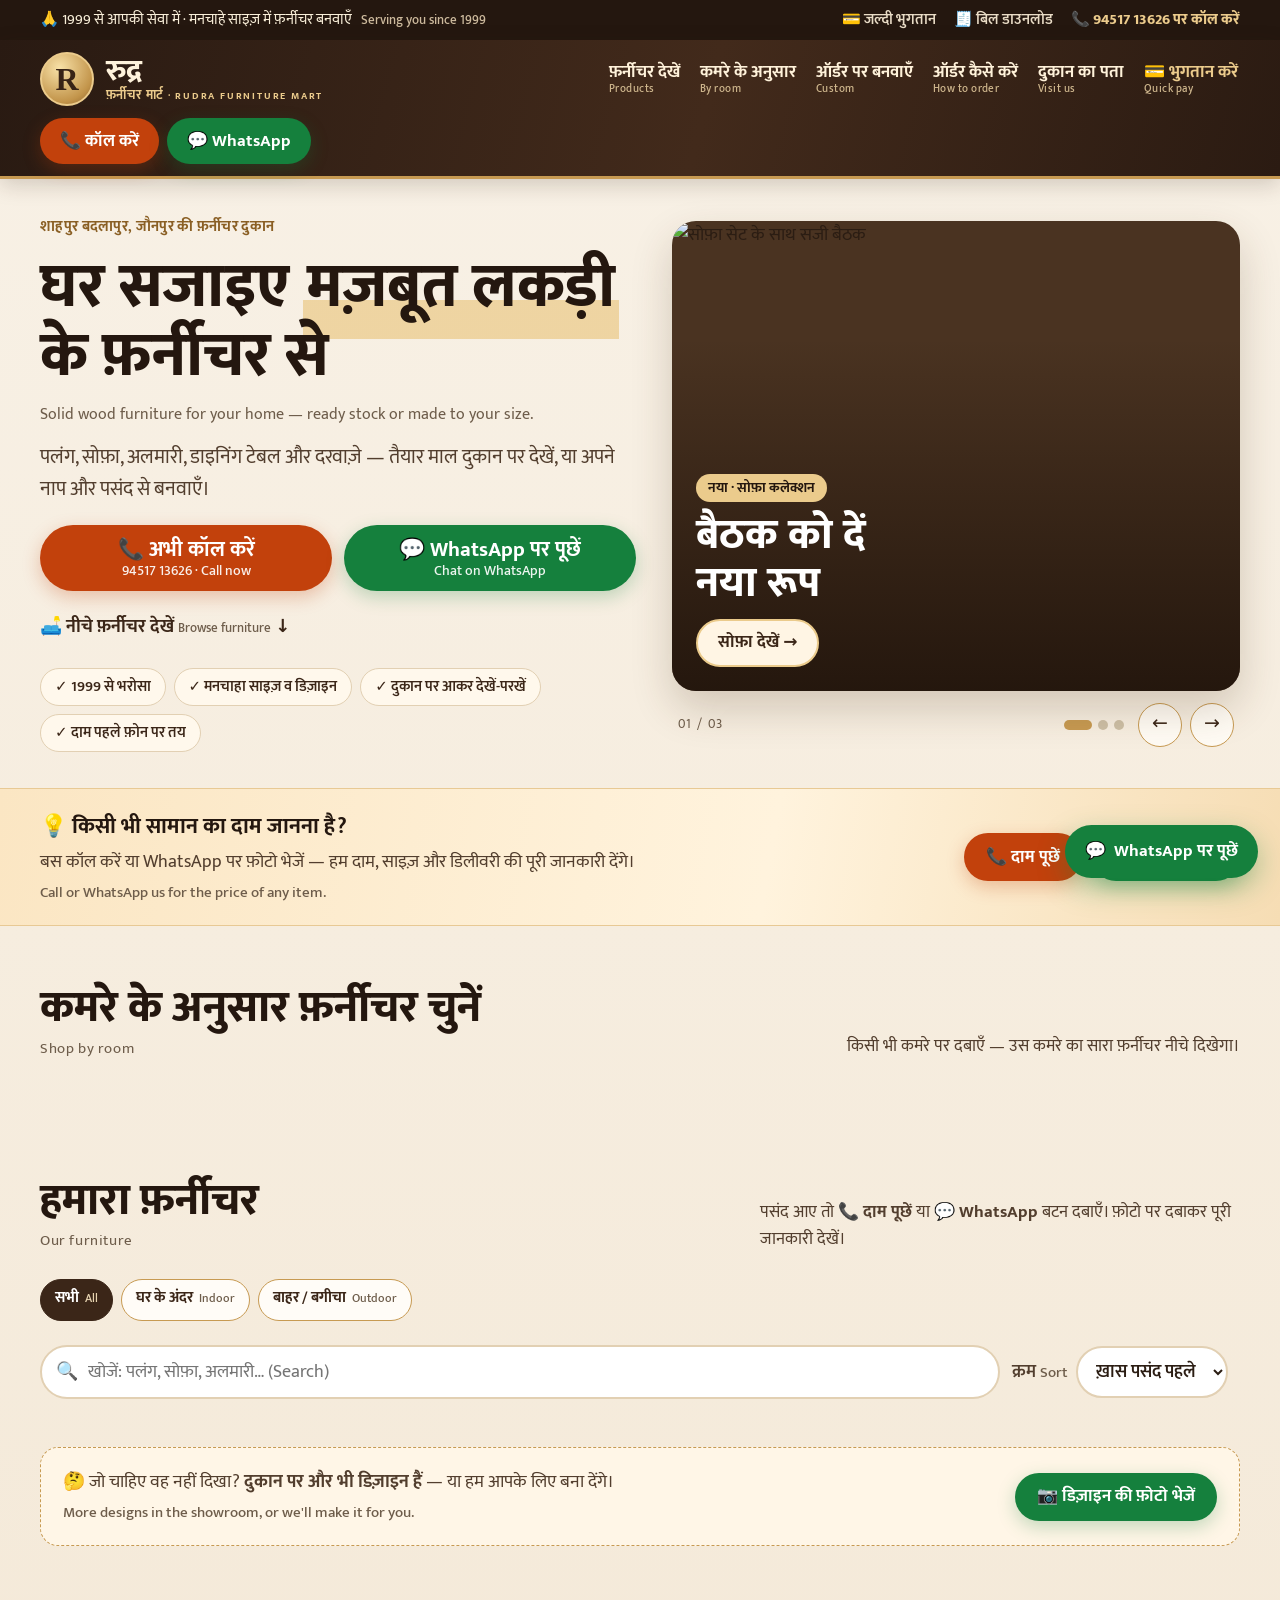
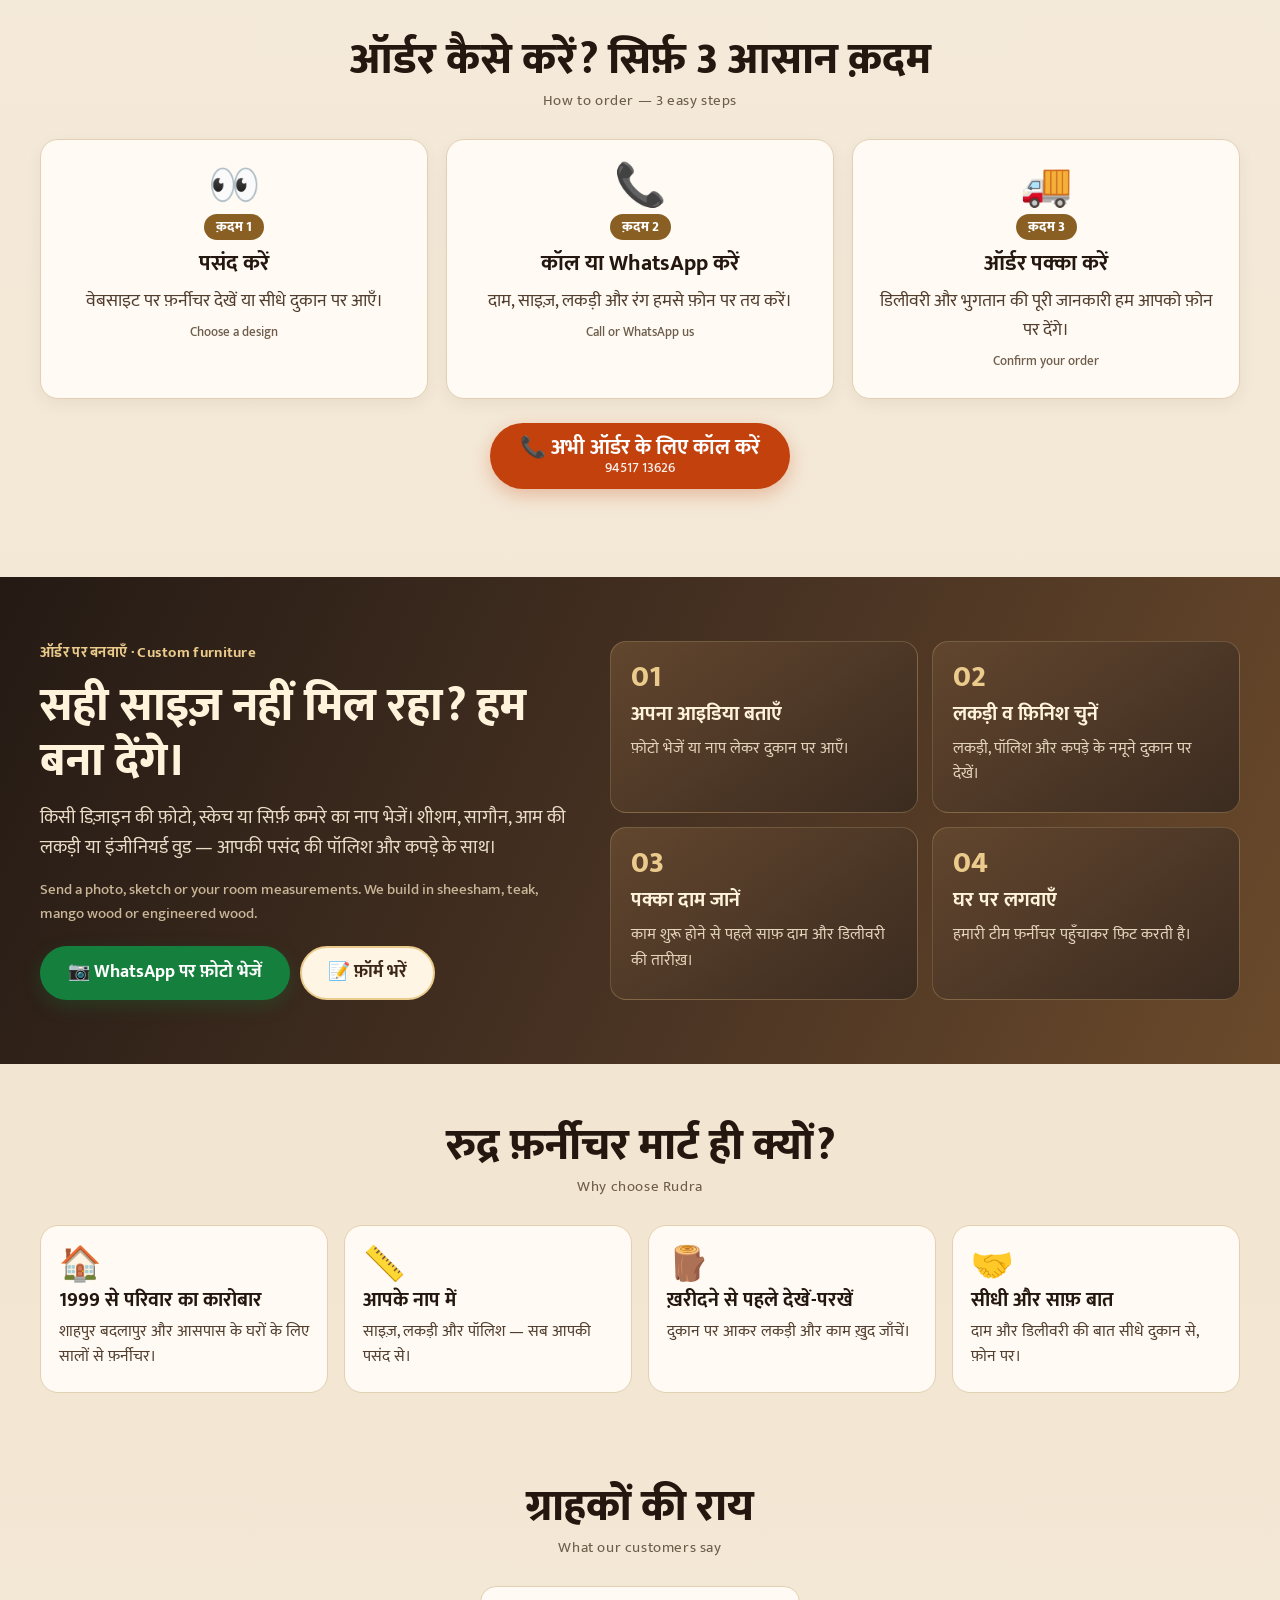
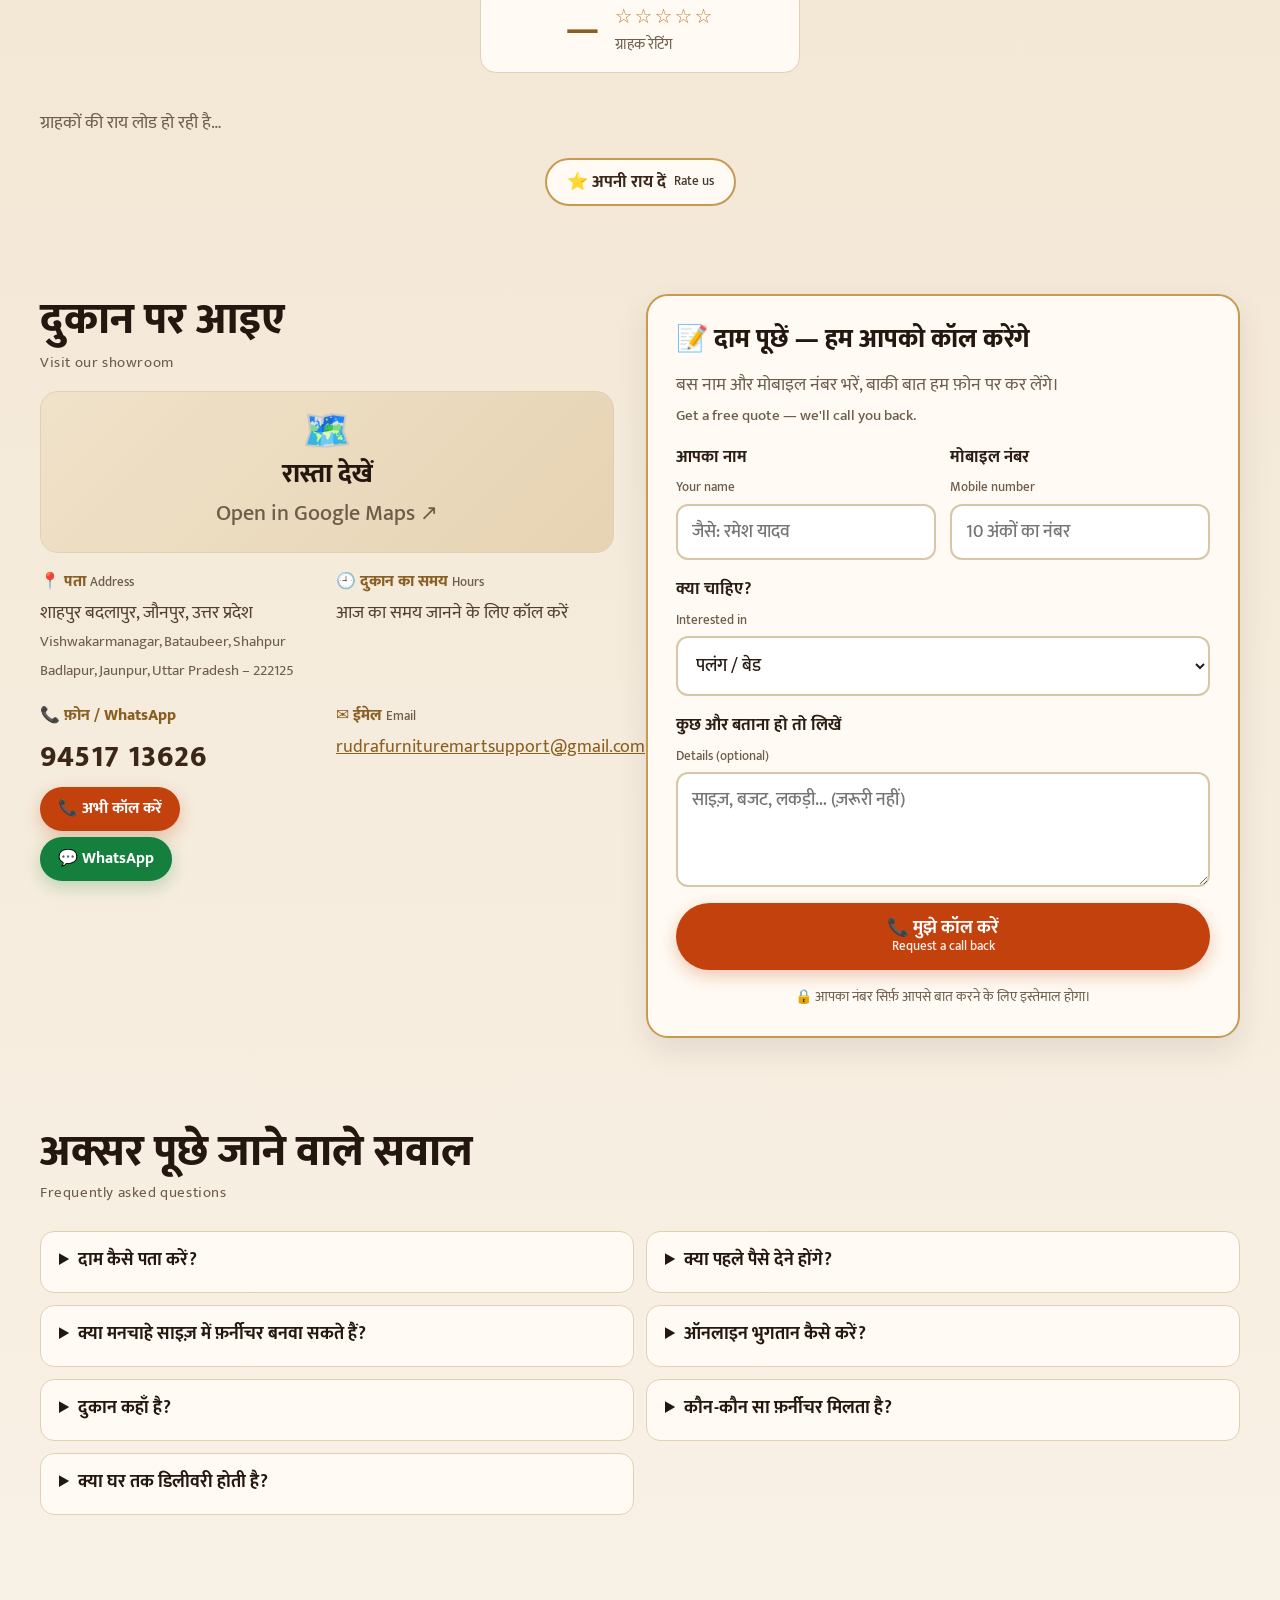
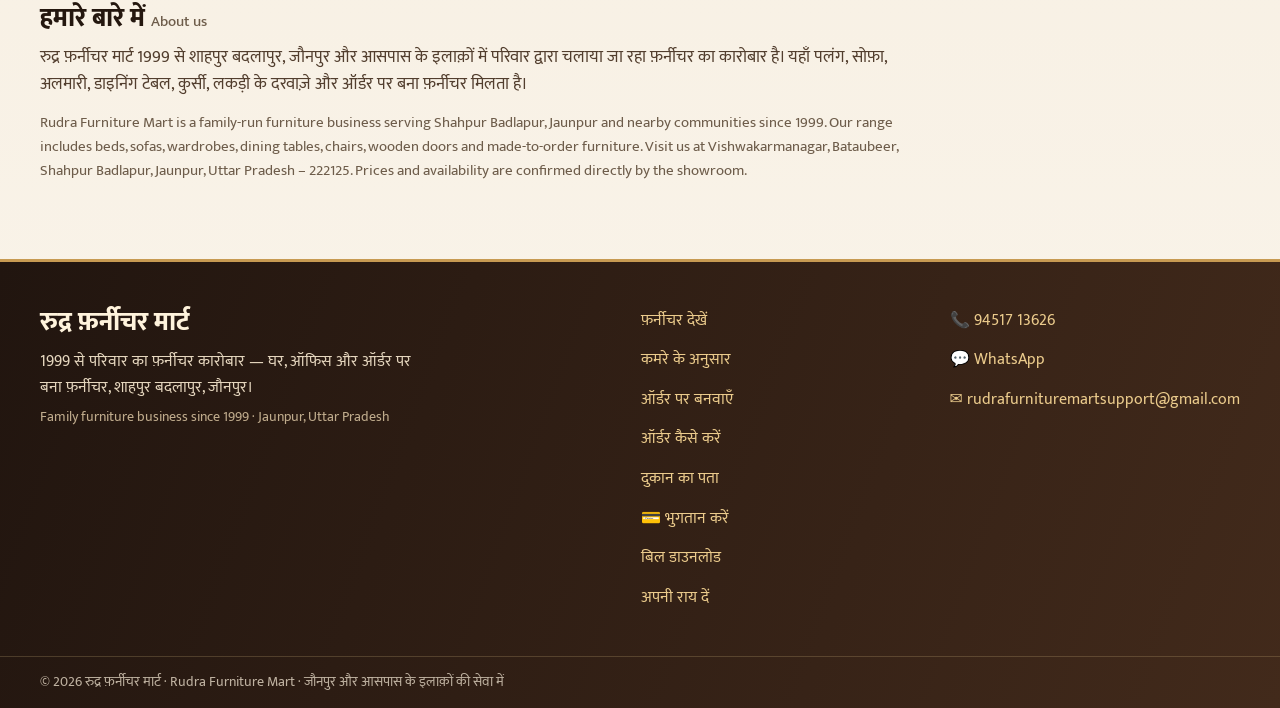
==== commit c53dd951: "Add Quick Pay (जल्दी भुगतान) to the menu Customer enters name, mobile and product name (amount optio" ====
--- a/index.html
+++ b/index.html
@@ -27,7 +27,7 @@
   <div class="strip">
     <div class="container strip__inner">
       <span>🙏 1999 से आपकी सेवा में · मनचाहे साइज़ में फ़र्नीचर बनवाएँ <span class="en" lang="en">Serving you since 1999</span></span>
-      <span class="strip__links"><a class="strip-bill" href="/order-bill.html">🧾 बिल डाउनलोड</a><a class="strip-phone" href="tel:+919451713626">📞 94517 13626 पर कॉल करें</a></span>
+      <span class="strip__links"><a class="strip-bill" href="#pay" data-quick-pay>💳 जल्दी भुगतान</a><a class="strip-bill" href="/order-bill.html">🧾 बिल डाउनलोड</a><a class="strip-phone" href="tel:+919451713626">📞 94517 13626 पर कॉल करें</a></span>
     </div>
   </div>
 
@@ -48,6 +48,7 @@
         <a href="#custom">ऑर्डर पर बनवाएँ <small lang="en">Custom</small></a>
         <a href="#how">ऑर्डर कैसे करें <small lang="en">How to order</small></a>
         <a href="#visit">दुकान का पता <small lang="en">Visit us</small></a>
+        <a href="#pay" class="nav-pay" data-quick-pay>💳 भुगतान करें <small lang="en">Quick pay</small></a>
       </nav>
       <div class="header-actions">
         <a class="btn btn--call" href="tel:+919451713626">📞 कॉल करें</a>
@@ -74,7 +75,7 @@
           <li>✓ 1999 से भरोसा</li>
           <li>✓ मनचाहा साइज़ व डिज़ाइन</li>
           <li>✓ दुकान पर आकर देखें-परखें</li>
-          <li>✓ वेबसाइट पर कोई भुगतान नहीं</li>
+          <li>✓ दाम पहले फ़ोन पर तय</li>
         </ul>
       </div>
 
@@ -270,8 +271,9 @@
       </div>
       <div class="faq-grid">
         <details><summary>दाम कैसे पता करें?</summary><p>हर सामान के नीचे <b>📞 दाम पूछें</b> या <b>💬 WhatsApp</b> बटन दबाएँ। आप 94517 13626 पर सीधे कॉल भी कर सकते हैं।</p></details>
-        <details><summary>क्या वेबसाइट पर पैसे देने होंगे?</summary><p>नहीं। वेबसाइट से सिर्फ़ पूछताछ होती है। ऑर्डर और भुगतान की बात हम फ़ोन पर या दुकान पर करते हैं।</p></details>
+        <details><summary>क्या पहले पैसे देने होंगे?</summary><p>नहीं। पहले फ़ोन पर दाम और ऑर्डर तय करें। दाम तय होने के बाद आप चाहें तो वेबसाइट से UPI द्वारा भुगतान कर सकते हैं, या दुकान पर दे सकते हैं।</p></details>
         <details><summary>क्या मनचाहे साइज़ में फ़र्नीचर बनवा सकते हैं?</summary><p>हाँ। कमरे का नाप और डिज़ाइन की फ़ोटो WhatsApp करें या दुकान पर लेकर आएँ।</p></details>
+        <details><summary>ऑनलाइन भुगतान कैसे करें?</summary><p>मेनू में <b>💳 भुगतान करें</b> दबाएँ, नाम, मोबाइल नंबर और सामान का नाम भरें, फिर UPI ऐप (PhonePe, Google Pay, Paytm) से पैसे भेजें। दुकान भुगतान जाँचकर आपको पक्का करेगी।</p></details>
         <details><summary>दुकान कहाँ है?</summary><p>विश्वकर्मा नगर, शाहपुर बदलापुर, जौनपुर (उ.प्र.) – 222125। ऊपर “रास्ता देखें” बटन दबाकर Google Maps पर रास्ता देखें।</p></details>
         <details><summary>कौन-कौन सा फ़र्नीचर मिलता है?</summary><p>पलंग, सोफ़ा, अलमारी, डाइनिंग टेबल, कुर्सी, ऑफिस फ़र्नीचर, लकड़ी के दरवाज़े और ऑर्डर पर बना फ़र्नीचर।</p></details>
         <details><summary>क्या घर तक डिलीवरी होती है?</summary><p>आपके इलाक़े में डिलीवरी और फ़िटिंग के बारे में फ़ोन पर पूछें — हम पूरी जानकारी देंगे।</p></details>
@@ -292,9 +294,42 @@
   <nav class="action-bar" aria-label="तुरंत संपर्क">
     <a href="tel:+919451713626" class="action-bar__call"><span aria-hidden="true">📞</span>कॉल करें</a>
     <a href="https://wa.me/919451713626" target="_blank" rel="noopener" class="action-bar__wa" data-wa><span aria-hidden="true">💬</span>WhatsApp</a>
+    <a href="#pay" class="action-bar__pay" data-quick-pay><span aria-hidden="true">💳</span>भुगतान</a>
     <a href="#contact" class="action-bar__form"><span aria-hidden="true">📝</span>पूछताछ</a>
   </nav>
   <a href="https://wa.me/919451713626" target="_blank" rel="noopener" class="floating-wa" data-wa aria-label="WhatsApp पर बात करें">💬 <span>WhatsApp पर पूछें</span></a>
+
+  <!-- Quick pay -->
+  <div class="commerce-overlay" id="quick-pay-modal" hidden><div class="commerce-panel quick-pay-panel" role="dialog" aria-modal="true" aria-labelledby="quick-pay-title"><button class="commerce-close" type="button" data-close="quick-pay-modal" aria-label="बंद करें">×</button>
+    <span class="eyebrow">💳 जल्दी भुगतान · <span lang="en">Quick pay</span></span>
+    <h2 id="quick-pay-title">UPI से तुरंत भुगतान करें</h2>
+    <ol class="qp-steps" aria-label="भुगतान के क़दम"><li class="is-active" id="qp-step-1">1. जानकारी भरें</li><li id="qp-step-2">2. UPI से पैसे भेजें</li><li id="qp-step-3">3. हमें बताएँ</li></ol>
+
+    <form id="quick-pay-form" class="form">
+      <label>आपका नाम <small lang="en">Your name</small><input name="name" required maxlength="120" autocomplete="name" placeholder="जैसे: रमेश यादव"></label>
+      <label>मोबाइल नंबर <small lang="en">Mobile number</small><input name="phone" type="tel" required inputmode="numeric" maxlength="10" autocomplete="tel" placeholder="10 अंकों का नंबर"></label>
+      <label>किस सामान का भुगतान? <small lang="en">Product name</small><input name="product" required maxlength="90" placeholder="जैसे: शीशम का पलंग"></label>
+      <label>रक़म (₹) <small lang="en">Amount — जो दुकान ने बताई</small><input name="amount" type="number" inputmode="decimal" min="1" max="1000000" step="1" placeholder="जैसे: 5000 (पता न हो तो खाली छोड़ें)"></label>
+      <button type="submit" class="btn btn--call btn--lg">आगे बढ़ें — भुगतान करें → <small lang="en">Continue to pay</small></button>
+      <p class="form__privacy">🔒 आपकी जानकारी सिर्फ़ भुगतान जाँचने के लिए दुकान को जाती है।</p>
+    </form>
+
+    <div id="quick-pay-step2" class="qp-pay" hidden>
+      <div class="qp-summary" id="qp-summary"></div>
+      <a id="qp-upi-link" class="btn btn--wa btn--xl" href="#" rel="nofollow"><span>📱 UPI ऐप से भुगतान करें</span><small>PhonePe · Google Pay · Paytm · BHIM</small></a>
+      <p class="qp-or">या नीचे दिया QR कोड किसी भी UPI ऐप से स्कैन करें</p>
+      <div class="qp-qr"><img id="qp-qr" alt="Rudra Furniture Mart का UPI QR कोड"></div>
+      <div class="qp-upi-id"><span>UPI ID: <b id="qp-upi-id">—</b></span><button type="button" class="btn btn--outline" id="qp-copy">कॉपी करें</button></div>
+      <p class="qp-warn">⚠️ पैसे भेजने से पहले UPI ऐप में नाम <b id="qp-payee">Rudra Furniture Mart</b> ज़रूर जाँचें।</p>
+      <div class="qp-done">
+        <label>भुगतान के बाद UPI ट्रांज़ैक्शन नंबर (ज़रूरी नहीं) <small lang="en">UPI reference / UTR</small><input id="qp-ref" maxlength="40" inputmode="numeric" placeholder="12 अंकों का नंबर"></label>
+        <a id="qp-confirm" class="btn btn--call btn--lg" href="#" target="_blank" rel="noopener">✅ मैंने भुगतान कर दिया — WhatsApp पर बताएँ</a>
+        <p class="muted">दुकान आपके भुगतान की जाँच करके फ़ोन या WhatsApp पर पक्का करेगी। भुगतान का स्क्रीनशॉट भी WhatsApp पर भेज सकते हैं।</p>
+        <button type="button" class="btn btn--outline" id="qp-back">← जानकारी बदलें</button>
+      </div>
+    </div>
+    <div id="quick-pay-off" class="qp-off" hidden><p>अभी ऑनलाइन भुगतान चालू नहीं है। कृपया <a href="tel:+919451713626">94517 13626</a> पर कॉल करें।</p></div>
+  </div></div>
 
   <button type="button" class="floating-cart" id="floating-cart" hidden aria-label="Open shopping cart">🛒 <span>Cart</span> <b id="floating-cart-count">0</b></button>
 
@@ -316,6 +351,7 @@
         <a href="#custom">ऑर्डर पर बनवाएँ</a>
         <a href="#how">ऑर्डर कैसे करें</a>
         <a href="#visit">दुकान का पता</a>
+        <a href="#pay" data-quick-pay>💳 भुगतान करें</a>
         <a href="/order-bill.html">बिल डाउनलोड</a>
         <a href="/feedback.html">अपनी राय दें</a>
       </nav>
--- a/styles.css
+++ b/styles.css
@@ -443,3 +443,38 @@
 @media (prefers-reduced-motion: reduce) {
   *, *::before, *::after { transition: none !important; scroll-behavior: auto !important; }
 }
+
+/* Quick pay (जल्दी भुगतान) */
+.nav a.nav-pay { color: var(--gold-light); }
+.quick-pay-panel { width: min(100%, 560px); }
+.qp-steps { list-style: none; display: grid; grid-template-columns: repeat(3, 1fr); gap: 6px; margin: 0 0 18px; padding: 0; }
+.qp-steps li { padding: 8px 6px; border-radius: 10px; background: #EFE5D3; color: var(--muted); font-size: 14px; font-weight: 700; text-align: center; line-height: 1.25; }
+.qp-steps li.is-active { background: var(--walnut); color: var(--gold-light); }
+.quick-pay-panel .form button[type="submit"] { width: 100%; }
+.qp-pay { display: flex; flex-direction: column; gap: 14px; }
+.qp-pay[hidden] { display: none; }
+.qp-summary { display: grid; grid-template-columns: 1fr 1fr; gap: 10px 16px; padding: 14px 16px; border-radius: 14px; background: #FFF6E7; border: 1px solid var(--line); }
+.qp-summary div { display: flex; flex-direction: column; min-width: 0; }
+.qp-summary span { font-size: 13px; color: var(--muted); font-weight: 600; }
+.qp-summary b { font-size: 17px; color: var(--walnut-dark); overflow-wrap: anywhere; }
+.qp-pay .btn--xl { width: 100%; }
+.qp-or { margin: 0; text-align: center; color: var(--muted); font-size: 15px; }
+.qp-qr { display: flex; justify-content: center; }
+.qp-qr img { width: 220px; height: 220px; object-fit: contain; padding: 8px; background: #fff; border: 1px solid var(--line); border-radius: 14px; }
+.qp-upi-id { display: flex; flex-wrap: wrap; align-items: center; justify-content: center; gap: 8px 12px; text-align: center; }
+.qp-upi-id b { overflow-wrap: anywhere; }
+.qp-upi-id .btn { min-height: 42px; padding: 6px 16px; font-size: 15px; }
+.qp-warn { margin: 0; padding: 10px 14px; border-radius: 12px; background: #FEF3C7; color: #78350F; font-size: 15px; }
+.qp-done { display: flex; flex-direction: column; gap: 12px; padding-top: 14px; border-top: 1px dashed var(--line); }
+.qp-done label { display: flex; flex-direction: column; gap: 6px; font-weight: 700; font-size: 16px; }
+.qp-done input { padding: 12px 14px; min-height: 50px; border: 2px solid #D9C6A6; border-radius: 12px; background: #fff; font-size: 18px; }
+.qp-done .muted { font-size: 15px; }
+.qp-off { padding: 16px; border-radius: 12px; background: #FFF6E7; border: 1px solid var(--line); }
+.detail-actions .btn--outline + .btn--outline { grid-column: 1 / -1; }
+@media (max-width: 680px) {
+  .action-bar { grid-template-columns: repeat(4, 1fr); }
+  .action-bar a { font-size: 14px; }
+  .action-bar__pay { background: #8A5F24; }
+  .qp-qr img { width: 190px; height: 190px; }
+}
+#quick-pay-form[hidden], #quick-pay-off[hidden] { display: none !important; }
